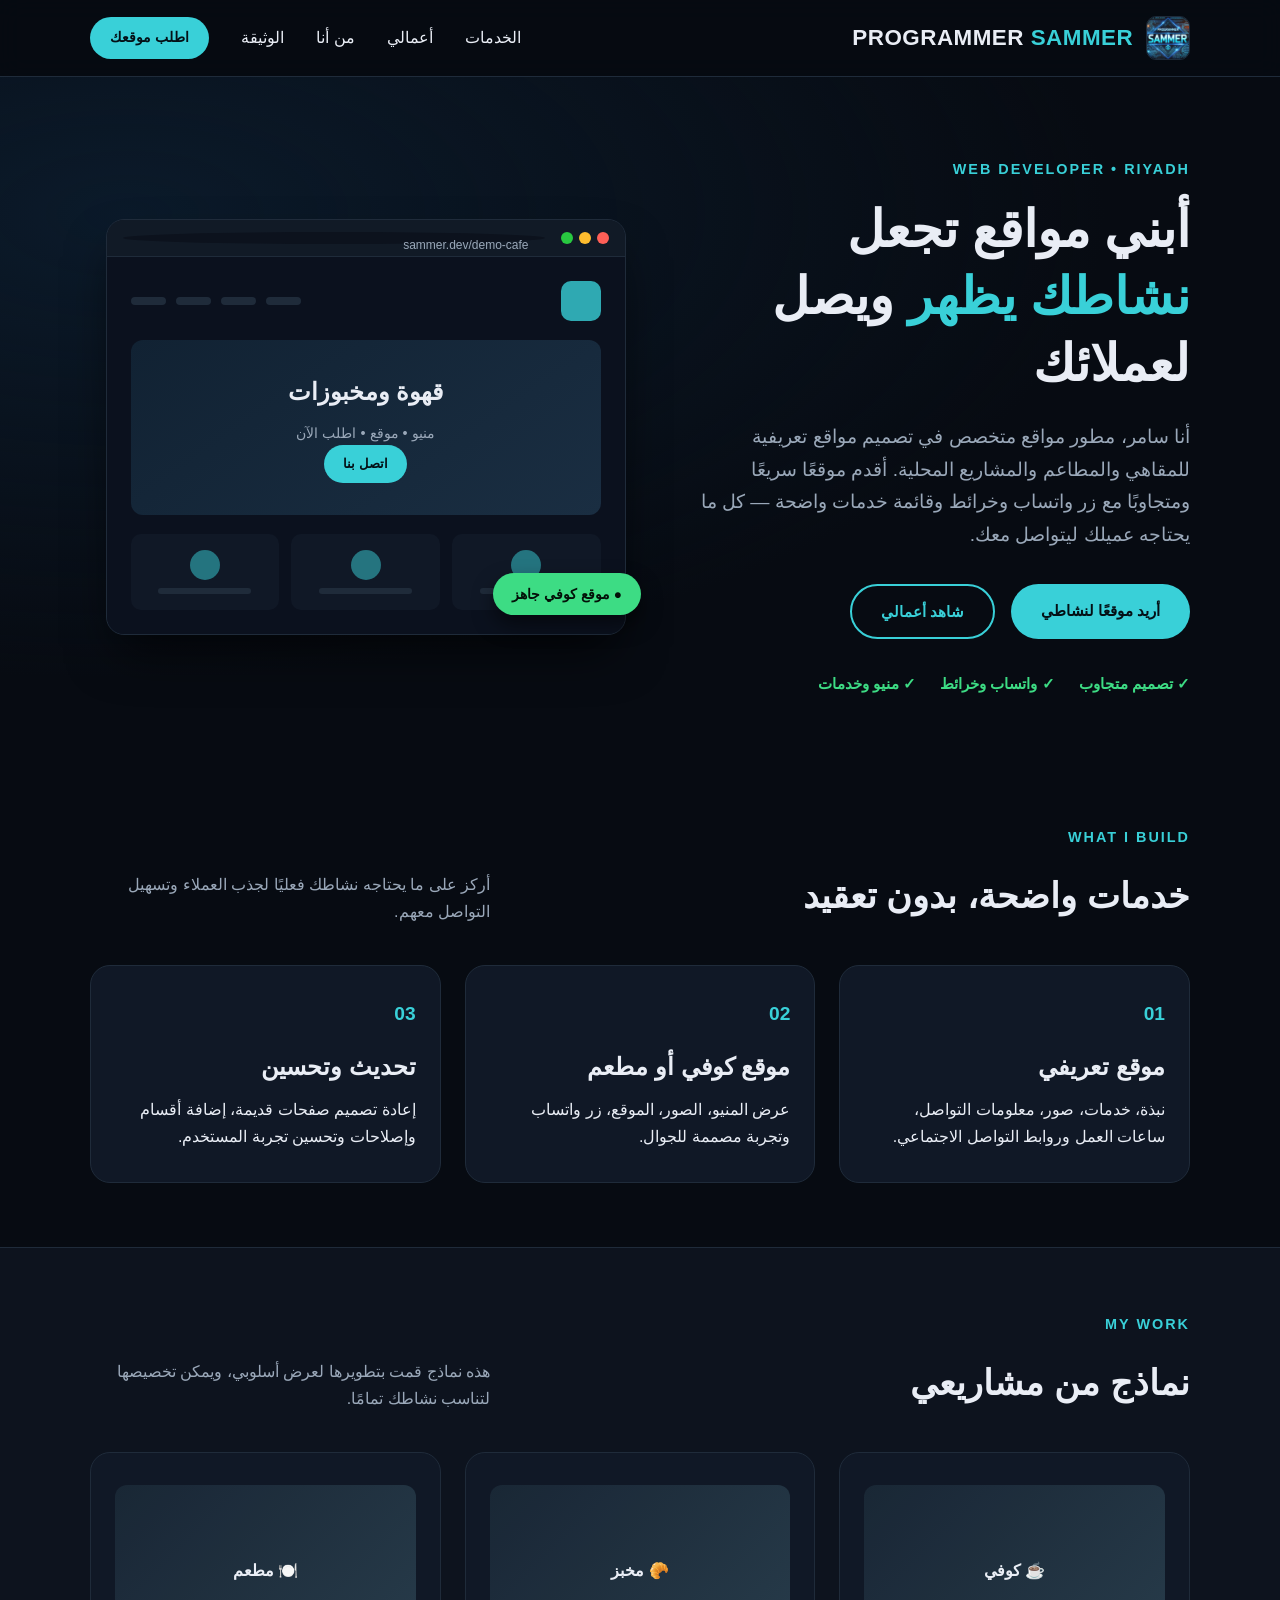
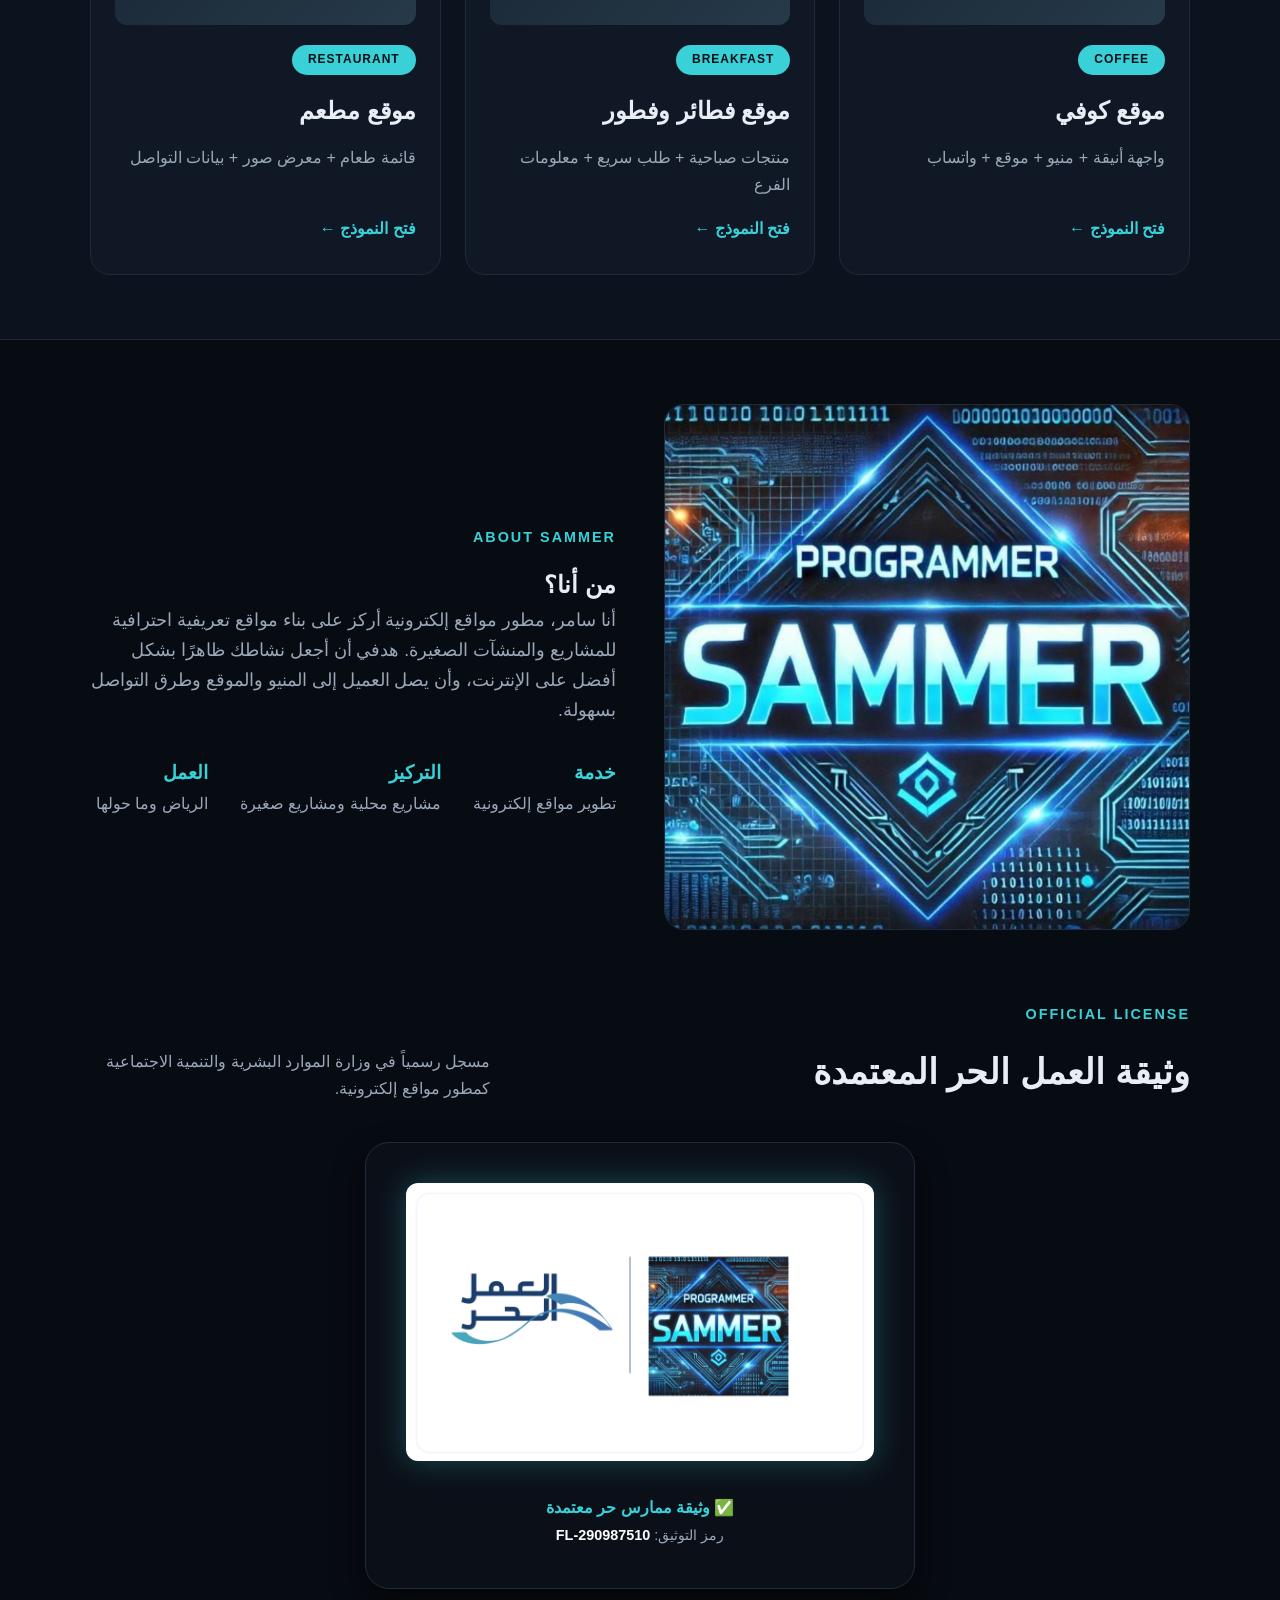
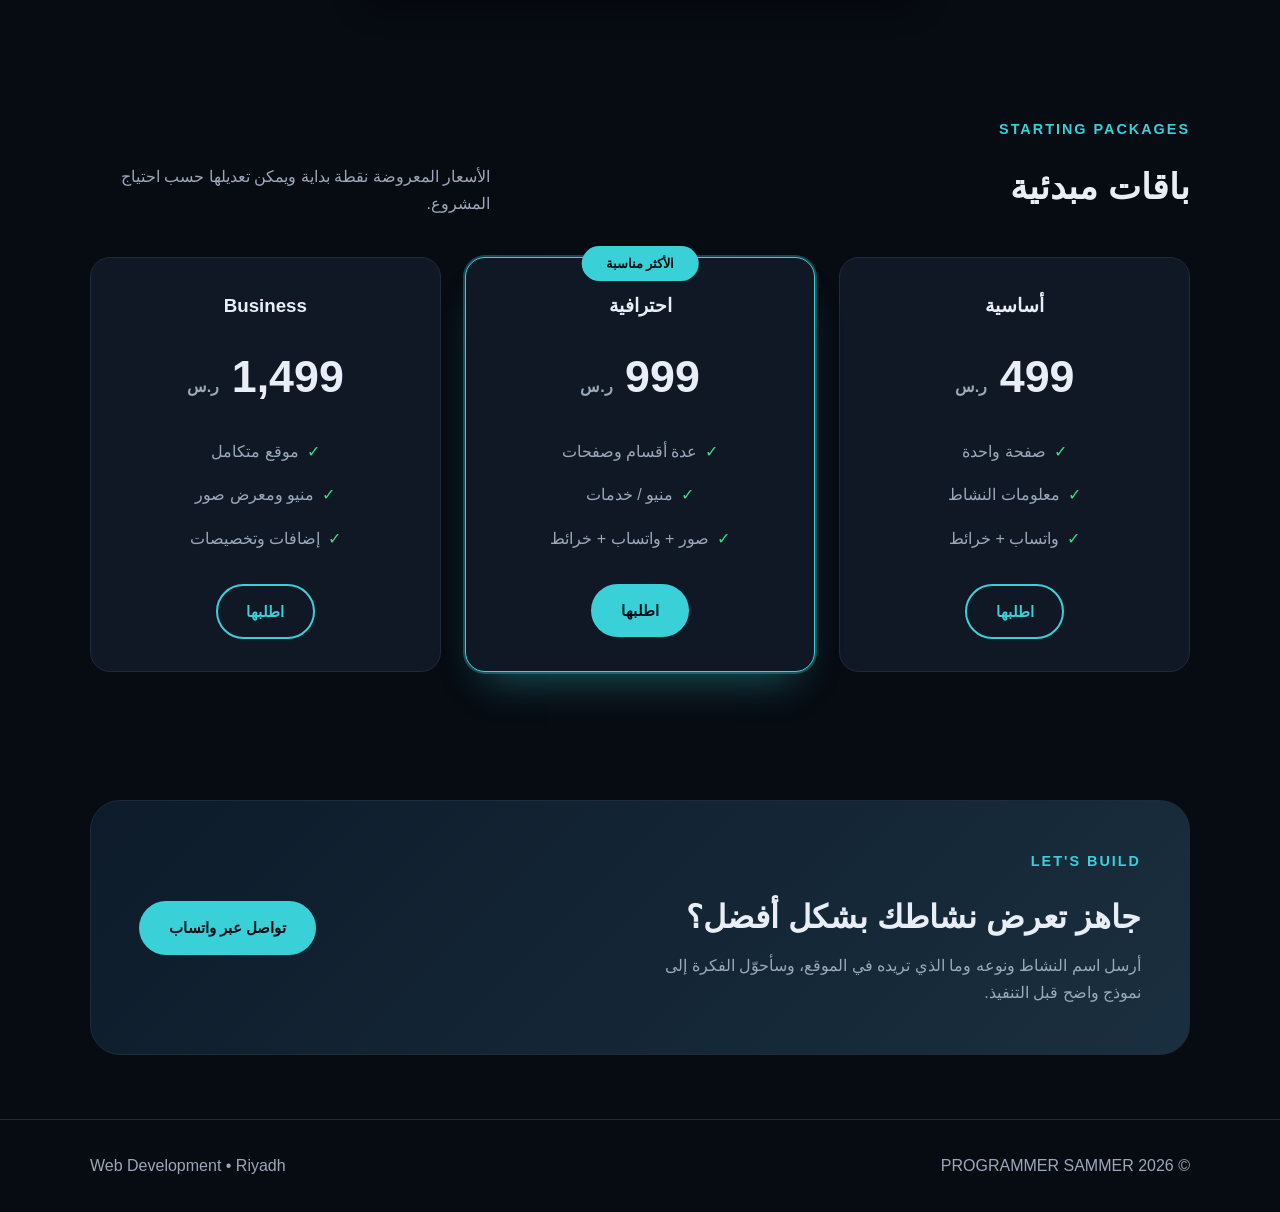
==== index.html @ d2e07804 "تحديث الموقع: إضافة صورة الترخيص مع تأثير الوميض وتحسين التنسيق" ====
<!doctype html>
<html lang="ar" dir="rtl">
<head>
  <meta charset="utf-8">
  <meta name="viewport" content="width=device-width, initial-scale=1">
  <title>PROGRAMMER SAMMER | تطوير مواقع للمشاريع</title>
  <meta name="description" content="أبني مواقع تعريفية احترافية للمقاهي والمطاعم والمشاريع المحلية في الرياض. شاهد أعمالي وتواصل معي.">
  <style>
    * { margin:0; padding:0; box-sizing:border-box; }
    :root {
      --bg:#070b12;
      --bg2:#0d131e;
      --card:#101826;
      --line:#1f2b3a;
      --text:#e9edf5;
      --muted:#9aa8b9;
      --cyan:#39d0d8;
      --cyan-dark:#1b9aa4;
      --green:#3ddc84;
      --grad:linear-gradient(135deg, #0d1b2a, #1a2f3f);
    }
    body {
      font-family:'Segoe UI', Tahoma, 'Helvetica Neue', sans-serif;
      background:var(--bg);
      color:var(--text);
      line-height:1.7;
      overflow-x:hidden;
    }
    .container { width:min(1100px, 92%); margin:0 auto; }
    a { color:inherit; text-decoration:none; }

    /* header */
    .nav-wrap { position:sticky; top:0; z-index:100; background:rgba(7,11,18,0.85); backdrop-filter:blur(12px); border-bottom:1px solid var(--line); }
    .nav { display:flex; align-items:center; justify-content:space-between; padding:1rem 0; }
    .brand { display:flex; align-items:center; gap:0.8rem; font-weight:700; font-size:1.4rem; letter-spacing:0.5px; }
    .brand img { width:44px; height:44px; border-radius:10px; object-fit:cover; border:1px solid var(--line); }
    .brand span b { color:var(--cyan); }
    .nav-links { display:flex; align-items:center; gap:2rem; }
    .nav-links a:not(.btn) { font-weight:500; transition:0.3s; }
    .nav-links a:not(.btn):hover { color:var(--cyan); }
    .btn {
      display:inline-block; background:var(--cyan); color:#041016; font-weight:700; padding:0.8rem 1.8rem;
      border-radius:50px; font-size:0.95rem; transition:0.3s; border:1px solid transparent; cursor:pointer; text-align:center;
    }
    .btn:hover { background:var(--cyan-dark); color:white; transform:translateY(-3px); box-shadow:0 12px 25px -10px rgba(57,208,216,0.5); }
    .btn-outline { background:transparent; border:2px solid var(--cyan); color:var(--cyan); }
    .btn-outline:hover { background:var(--cyan); color:#041016; }
    .btn-small { padding:0.5rem 1.2rem; font-size:0.85rem; }

    /* hero */
    .hero { position:relative; padding:5rem 0 4rem; background:radial-gradient(ellipse at 10% 20%, #0b1a2a, transparent 60%), var(--bg); }
    .hero-grid { display:grid; grid-template-columns:1fr 1.1fr; gap:3rem; align-items:center; }
    .eyebrow { color:var(--cyan); font-weight:600; letter-spacing:2px; font-size:0.9rem; margin-bottom:1rem; text-transform:uppercase; }
    .hero h1 { font-size:3.2rem; line-height:1.3; margin-bottom:1.5rem; font-weight:800; }
    .hero h1 span { color:var(--cyan); }
    .lead { color:var(--muted); font-size:1.2rem; max-width:500px; margin-bottom:2rem; }
    .hero-actions { display:flex; gap:1rem; margin-bottom:2rem; flex-wrap:wrap; }
    .trust-row { display:flex; gap:1.5rem; flex-wrap:wrap; color:var(--green); font-weight:600; font-size:0.95rem; }

    /* hero mockup */
    .hero-card { position:relative; display:flex; justify-content:center; }
    .browser-frame { background:var(--card); border:1px solid var(--line); border-radius:18px; overflow:hidden; width:100%; max-width:520px; box-shadow:0 25px 50px -12px rgba(0,0,0,0.7); transition:transform 0.3s; }
    .browser-top { display:flex; align-items:center; gap:6px; background:#111a26; padding:0.75rem 1rem; border-bottom:1px solid var(--line); }
    .browser-top span { width:12px; height:12px; border-radius:50%; display:inline-block; }
    .browser-top .red { background:#ff5f57; } .browser-top .yellow { background:#febc2e; } .browser-top .green { background:#28c840; }
    .browser-url { flex:1; background:#0c121d; border-radius:20px; padding:0.2rem 1rem; font-size:0.75rem; color:var(--muted); margin-inline-start:10px; }
    .mockup-content { padding:1.5rem; display:flex; flex-direction:column; gap:1.2rem; background:#0b111e; }
    .mockup-header { display:flex; justify-content:space-between; align-items:center; }
    .mockup-logo { width:40px; height:40px; background:var(--cyan); border-radius:10px; opacity:0.8; }
    .mockup-nav { display:flex; gap:10px; } .mockup-nav span { background:var(--line); width:35px; height:8px; border-radius:4px; display:block; }
    .mockup-hero { background:linear-gradient(145deg, #112233, #1a2e42); border-radius:12px; padding:2rem; text-align:center; }
    .mockup-hero h4 { font-size:1.5rem; margin-bottom:0.5rem; } .mockup-hero p { color:var(--muted); font-size:0.9rem; }
    .mockup-buttons { display:flex; gap:0.5rem; justify-content:center; } .mockup-buttons div { background:var(--cyan); padding:0.5rem 1.2rem; border-radius:20px; font-size:0.8rem; font-weight:700; color:#041016; }
    .mockup-cards { display:grid; grid-template-columns:repeat(3,1fr); gap:0.8rem; }
    .mockup-card { background:var(--card); border-radius:10px; padding:1rem; display:flex; flex-direction:column; align-items:center; }
    .mockup-card i { display:block; width:30px; height:30px; background:var(--cyan); opacity:0.5; border-radius:50%; margin-bottom:0.5rem; }
    .mockup-card span { background:var(--line); height:6px; width:80%; border-radius:4px; }
    .badge-float { position:absolute; bottom:20px; right:0; background:var(--green); color:#031008; font-weight:700; padding:0.6rem 1.2rem; border-radius:30px; font-size:0.85rem; box-shadow:0 10px 20px rgba(0,0,0,0.5); display:flex; align-items:center; gap:0.4rem; }
    @media(max-width:900px) { .hero-grid { grid-template-columns:1fr; } .hero h1 { font-size:2.5rem; } }

    /* sections */
    .section { padding:4rem 0; }
    .section-head { display:flex; justify-content:space-between; align-items:end; margin-bottom:2.5rem; flex-wrap:wrap; gap:1rem; }
    .section-head h2 { font-size:2.2rem; font-weight:800; }
    .section-head p { color:var(--muted); max-width:400px; }
    .cards { display:grid; grid-template-columns:repeat(auto-fit, minmax(240px,1fr)); gap:1.5rem; }
    .service { background:var(--card); border:1px solid var(--line); border-radius:20px; padding:2rem 1.5rem; transition:0.3s; }
    .service:hover { transform:translateY(-8px); border-color:var(--cyan); box-shadow:0 20px 30px -15px rgba(57,208,216,0.15); }
    .service span { color:var(--cyan); font-weight:700; font-size:1.2rem; display:block; margin-bottom:1rem; }
    .service h3 { font-size:1.5rem; margin-bottom:0.5rem; }

    /* demo / portfolio */
    .section-dark { background:var(--bg2); border-top:1px solid var(--line); border-bottom:1px solid var(--line); }
    .demo-grid { display:grid; grid-template-columns:repeat(auto-fit, minmax(260px,1fr)); gap:1.5rem; }
    .demo { background:var(--card); border:1px solid var(--line); border-radius:20px; padding:2rem 1.5rem; transition:0.3s; position:relative; overflow:hidden; display:flex; flex-direction:column; }
    .demo:hover { transform:translateY(-8px); border-color:var(--cyan); }
    .demo-tag { display:inline-block; background:var(--cyan); color:#041016; padding:0.3rem 1rem; border-radius:20px; font-weight:700; font-size:0.75rem; letter-spacing:1px; margin-bottom:1rem; width:fit-content; }
    .demo h3 { font-size:1.5rem; margin-bottom:0.8rem; }
    .demo p { color:var(--muted); flex:1; }
    .demo span { color:var(--cyan); font-weight:600; margin-top:1rem; display:block; }
    .demo-thumb { height:140px; background:var(--grad); border-radius:12px; margin-bottom:1.2rem; position:relative; overflow:hidden; }
    .demo-thumb::after { content:""; position:absolute; inset:0; background:rgba(255,255,255,0.05); }
    .demo-thumb .mock { position:absolute; top:50%; left:50%; transform:translate(-50%,-50%); color:var(--text); font-weight:700; }

    /* about */
    .about-grid { display:grid; grid-template-columns:1fr 1fr; gap:3rem; align-items:center; }
    .about-photo img { width:100%; border-radius:20px; border:1px solid var(--line); background:var(--card); }
    .about-text { color:var(--muted); margin-bottom:2rem; font-size:1.1rem; }
    .proof { display:flex; gap:2rem; flex-wrap:wrap; }
    .proof div { display:flex; flex-direction:column; }
    .proof b { color:var(--cyan); font-size:1.2rem; }
    .proof span { color:var(--muted); }
    @media(max-width:800px) { .about-grid { grid-template-columns:1fr; } }

    /* credentials */
    .credential-box { background:#0b1018; border:1px solid var(--line); border-radius:24px; padding:2.5rem; max-width:550px; width:100%; text-align:center; margin:0 auto; box-shadow:0 15px 30px rgba(0,0,0,0.5); }
    .credential-image { width:100%; border-radius:12px; margin-bottom:1.5rem; filter:drop-shadow(0 0 15px rgba(57,208,216,0.3)); }
    .credential-box p { color:var(--cyan); font-size:1rem; font-weight:bold; }

    /* pricing */
    .pricing { background:var(--bg); }
    .price-grid { display:grid; grid-template-columns:repeat(auto-fit, minmax(260px,1fr)); gap:1.5rem; }
    .price-card { background:var(--card); border:1px solid var(--line); border-radius:20px; padding:2rem; text-align:center; transition:0.3s; position:relative; }
    .price-card.featured { border-color:var(--cyan); box-shadow:0 0 0 2px rgba(57,208,216,0.3), 0 25px 40px -20px rgba(57,208,216,0.4); }
    .badge { position:absolute; top:-12px; left:50%; transform:translateX(-50%); background:var(--cyan); color:#041016; padding:0.4rem 1.5rem; border-radius:20px; font-weight:700; font-size:0.8rem; }
    .price { font-size:2.8rem; font-weight:800; margin:1rem 0; }
    .price small { font-size:1rem; color:var(--muted); }
    .price-card ul { list-style:none; margin-bottom:1.5rem; }
    .price-card li { padding:0.5rem 0; color:var(--muted); }
    .price-card li::before { content:"✓"; color:var(--green); margin-inline-end:0.5rem; }

    /* contact */
    .contact-box { background:var(--grad); border:1px solid var(--line); border-radius:30px; padding:3rem; display:flex; justify-content:space-between; align-items:center; flex-wrap:wrap; gap:2rem; }
    .contact-box h2 { font-size:2rem; margin-bottom:0.5rem; }
    .contact-box p { color:var(--muted); max-width:500px; }

    footer { border-top:1px solid var(--line); padding:2rem 0; text-align:center; color:var(--muted); }
    .footer { display:flex; justify-content:space-between; flex-wrap:wrap; gap:1rem; }

    .credential-image { animation:glowPulse 2.5s infinite; }
    @keyframes glowPulse { 0% { filter:drop-shadow(0 0 10px rgba(57,208,216,0.2)); } 50% { filter:drop-shadow(0 0 25px rgba(57,208,216,0.7)); } 100% { filter:drop-shadow(0 0 10px rgba(57,208,216,0.2)); } }
  </style>
</head>
<body>
<header class="nav-wrap">
  <nav class="container nav">
    <a class="brand" href="#top" aria-label="PROGRAMMER SAMMER">
      <img src="logo.jpg" alt="PROGRAMMER SAMMER">
      <span>PROGRAMMER <b>SAMMER</b></span>
    </a>
    <div class="nav-links">
      <a href="#services">الخدمات</a>
      <a href="#work">أعمالي</a>
      <a href="#about">من أنا</a>
      <a href="#credentials">الوثيقة</a>
      <a class="btn btn-small" href="#contact">اطلب موقعك</a>
    </div>
  </nav>
</header>

<main id="top">
  <!-- Hero جديد: تركيز على أصحاب الأعمال + عرض بصري لمشروع -->
  <section class="hero">
    <div class="container hero-grid">
      <div>
        <div class="eyebrow">WEB DEVELOPER • RIYADH</div>
        <h1>أبني مواقع تجعل <span>نشاطك يظهر</span> ويصل لعملائك</h1>
        <p class="lead">أنا سامر، مطور مواقع متخصص في تصميم مواقع تعريفية للمقاهي والمطاعم والمشاريع المحلية. أقدم موقعًا سريعًا ومتجاوبًا مع زر واتساب وخرائط وقائمة خدمات واضحة — كل ما يحتاجه عميلك ليتواصل معك.</p>
        <div class="hero-actions">
          <a class="btn" href="#contact">أريد موقعًا لنشاطي</a>
          <a class="btn btn-outline" href="#work">شاهد أعمالي</a>
        </div>
        <div class="trust-row">
          <span>✓ تصميم متجاوب</span>
          <span>✓ واتساب وخرائط</span>
          <span>✓ منيو وخدمات</span>
        </div>
      </div>
      <div class="hero-card">
        <!-- بدلاً من الكود: نموذج حي لموقع كوفي -->
        <div class="browser-frame">
          <div class="browser-top">
            <span class="red"></span><span class="yellow"></span><span class="green"></span>
            <span class="browser-url">sammer.dev/demo-cafe</span>
          </div>
          <div class="mockup-content">
            <div class="mockup-header">
              <div class="mockup-logo"></div>
              <div class="mockup-nav"><span></span><span></span><span></span><span></span></div>
            </div>
            <div class="mockup-hero">
              <h4>قهوة ومخبوزات</h4>
              <p>منيو • موقع • اطلب الآن</p>
              <div class="mockup-buttons"><div>اتصل بنا</div></div>
            </div>
            <div class="mockup-cards">
              <div class="mockup-card"><i></i><span></span></div>
              <div class="mockup-card"><i></i><span></span></div>
              <div class="mockup-card"><i></i><span></span></div>
            </div>
          </div>
        </div>
        <div class="badge-float">● موقع كوفي جاهز</div>
      </div>
    </div>
  </section>

  <!-- الخدمات -->
  <section id="services" class="section">
    <div class="container">
      <div class="section-head">
        <div><div class="eyebrow">WHAT I BUILD</div><h2>خدمات واضحة، بدون تعقيد</h2></div>
        <p>أركز على ما يحتاجه نشاطك فعليًا لجذب العملاء وتسهيل التواصل معهم.</p>
      </div>
      <div class="cards">
        <article class="service"><span>01</span><h3>موقع تعريفي</h3><p>نبذة، خدمات، صور، معلومات التواصل، ساعات العمل وروابط التواصل الاجتماعي.</p></article>
        <article class="service"><span>02</span><h3>موقع كوفي أو مطعم</h3><p>عرض المنيو، الصور، الموقع، زر واتساب وتجربة مصممة للجوال.</p></article>
        <article class="service"><span>03</span><h3>تحديث وتحسين</h3><p>إعادة تصميم صفحات قديمة، إضافة أقسام وإصلاحات وتحسين تجربة المستخدم.</p></article>
      </div>
    </div>
  </section>

  <!-- قسم الأعمال (Portfolio) -->
  <section id="work" class="section section-dark">
    <div class="container">
      <div class="section-head light">
        <div><div class="eyebrow">MY WORK</div><h2>نماذج من مشاريعي</h2></div>
        <p>هذه نماذج قمت بتطويرها لعرض أسلوبي، ويمكن تخصيصها لتناسب نشاطك تمامًا.</p>
      </div>
      <div class="demo-grid">
        <a class="demo" href="demos/cafe.html">
          <div class="demo-thumb"><span class="mock">☕ كوفي</span></div>
          <div class="demo-tag">COFFEE</div>
          <h3>موقع كوفي</h3>
          <p>واجهة أنيقة + منيو + موقع + واتساب</p>
          <span>فتح النموذج ←</span>
        </a>
        <a class="demo" href="demos/bakery.html">
          <div class="demo-thumb"><span class="mock">🥐 مخبز</span></div>
          <div class="demo-tag">BREAKFAST</div>
          <h3>موقع فطائر وفطور</h3>
          <p>منتجات صباحية + طلب سريع + معلومات الفرع</p>
          <span>فتح النموذج ←</span>
        </a>
        <a class="demo" href="demos/restaurant.html">
          <div class="demo-thumb"><span class="mock">🍽️ مطعم</span></div>
          <div class="demo-tag">RESTAURANT</div>
          <h3>موقع مطعم</h3>
          <p>قائمة طعام + معرض صور + بيانات التواصل</p>
          <span>فتح النموذج ←</span>
        </a>
      </div>
    </div>
  </section>

  <!-- من أنا -->
  <section id="about" class="section">
    <div class="container about-grid">
      <div class="about-photo"><img src="logo.jpg" alt="هوية PROGRAMMER SAMMER"></div>
      <div>
        <div class="eyebrow">ABOUT SAMMER</div>
        <h2>من أنا؟</h2>
        <p class="about-text">أنا سامر، مطور مواقع إلكترونية أركز على بناء مواقع تعريفية احترافية للمشاريع والمنشآت الصغيرة. هدفي أن أجعل نشاطك ظاهرًا بشكل أفضل على الإنترنت، وأن يصل العميل إلى المنيو والموقع وطرق التواصل بسهولة.</p>
        <div class="proof">
          <div><b>خدمة</b><span>تطوير مواقع إلكترونية</span></div>
          <div><b>التركيز</b><span>مشاريع محلية ومشاريع صغيرة</span></div>
          <div><b>العمل</b><span>الرياض وما حولها</span></div>
        </div>
      </div>
    </div>
  </section>

  <!-- الوثيقة -->
  <section id="credentials" class="section" style="padding-top:0;">
    <div class="container">
      <div class="section-head">
        <div><div class="eyebrow">OFFICIAL LICENSE</div><h2>وثيقة العمل الحر المعتمدة</h2></div>
        <p>مسجل رسمياً في وزارة الموارد البشرية والتنمية الاجتماعية كمطور مواقع إلكترونية.</p>
      </div>
      <div class="credential-box">
        <img src="image.png" alt="وثيقة العمل الحر - PROGRAMMER SAMMER" class="credential-image">
        <p>✅ وثيقة ممارس حر معتمدة<br>
        <span style="color:#9aa8b9; font-weight:normal; font-size:0.9rem;">رمز التوثيق: <b style="color:#fff;">FL-290987510</b></span></p>
      </div>
    </div>
  </section>

  <!-- الباقات -->
  <section class="section pricing">
    <div class="container">
      <div class="section-head"><div><div class="eyebrow">STARTING PACKAGES</div><h2>باقات مبدئية</h2></div><p>الأسعار المعروضة نقطة بداية ويمكن تعديلها حسب احتياج المشروع.</p></div>
      <div class="price-grid">
        <div class="price-card"><h3>أساسية</h3><div class="price">499 <small>ر.س</small></div><ul><li>صفحة واحدة</li><li>معلومات النشاط</li><li>واتساب + خرائط</li></ul><a href="#contact" class="btn btn-outline">اطلبها</a></div>
        <div class="price-card featured"><div class="badge">الأكثر مناسبة</div><h3>احترافية</h3><div class="price">999 <small>ر.س</small></div><ul><li>عدة أقسام وصفحات</li><li>منيو / خدمات</li><li>صور + واتساب + خرائط</li></ul><a href="#contact" class="btn">اطلبها</a></div>
        <div class="price-card"><h3>Business</h3><div class="price">1,499 <small>ر.س</small></div><ul><li>موقع متكامل</li><li>منيو ومعرض صور</li><li>إضافات وتخصيصات</li></ul><a href="#contact" class="btn btn-outline">اطلبها</a></div>
      </div>
    </div>
  </section>

  <!-- تواصل -->
  <section id="contact" class="section contact-section">
    <div class="container contact-box">
      <div><div class="eyebrow">LET'S BUILD</div><h2>جاهز تعرض نشاطك بشكل أفضل؟</h2><p>أرسل اسم النشاط ونوعه وما الذي تريده في الموقع، وسأحوّل الفكرة إلى نموذج واضح قبل التنفيذ.</p></div>
      <a class="btn" href="https://wa.me/966576124840?text=%D8%A7%D9%84%D8%B3%D9%84%D8%A7%D9%85%20%D8%B9%D9%84%D9%8A%D9%83%D9%85%D8%8C%20%D8%A3%D8%B1%D9%8A%D8%AF%20%D9%85%D9%88%D9%82%D8%B9%D9%8B%D8%A7%20%D9%84%D9%86%D8%B4%D8%A7%D8%B7%D9%8A">تواصل عبر واتساب</a>
    </div>
  </section>
</main>

<footer><div class="container footer"><span>© 2026 PROGRAMMER SAMMER</span><span>Web Development • Riyadh</span></div></footer>
</body>
</html>
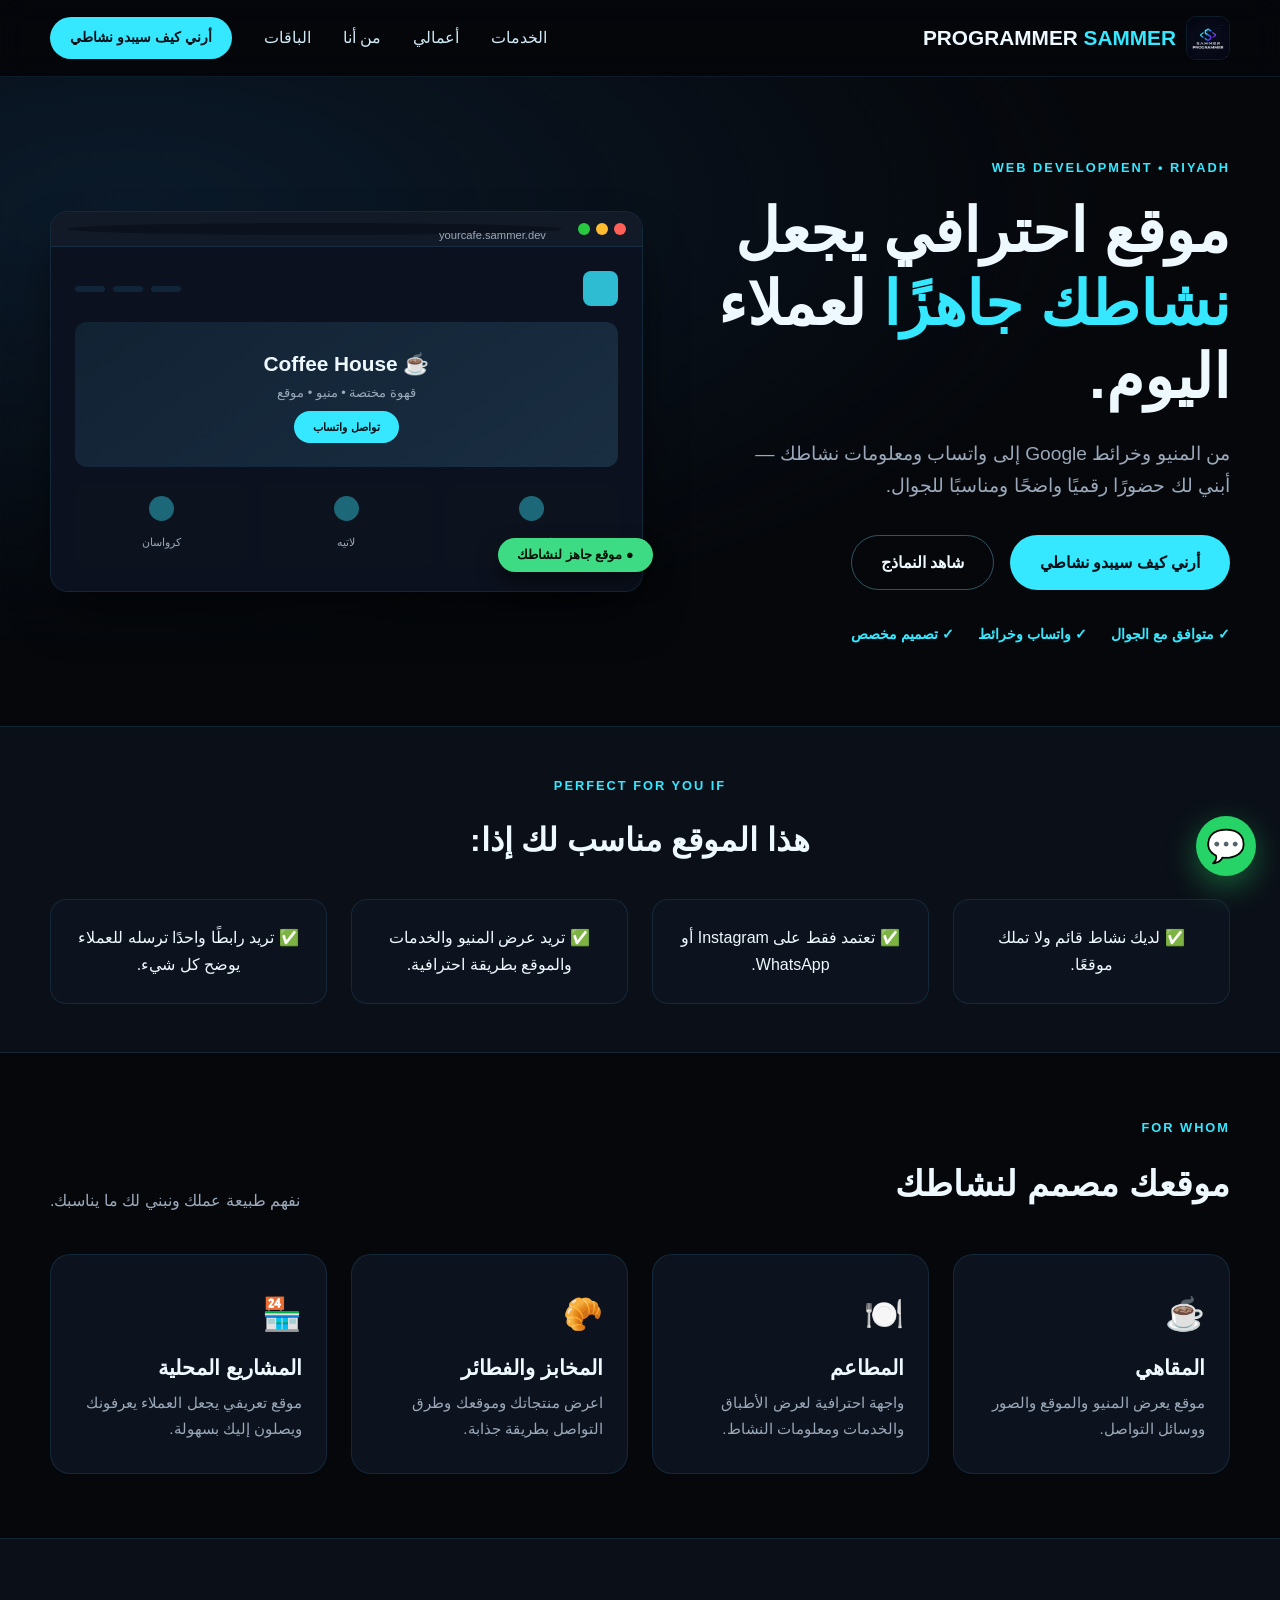
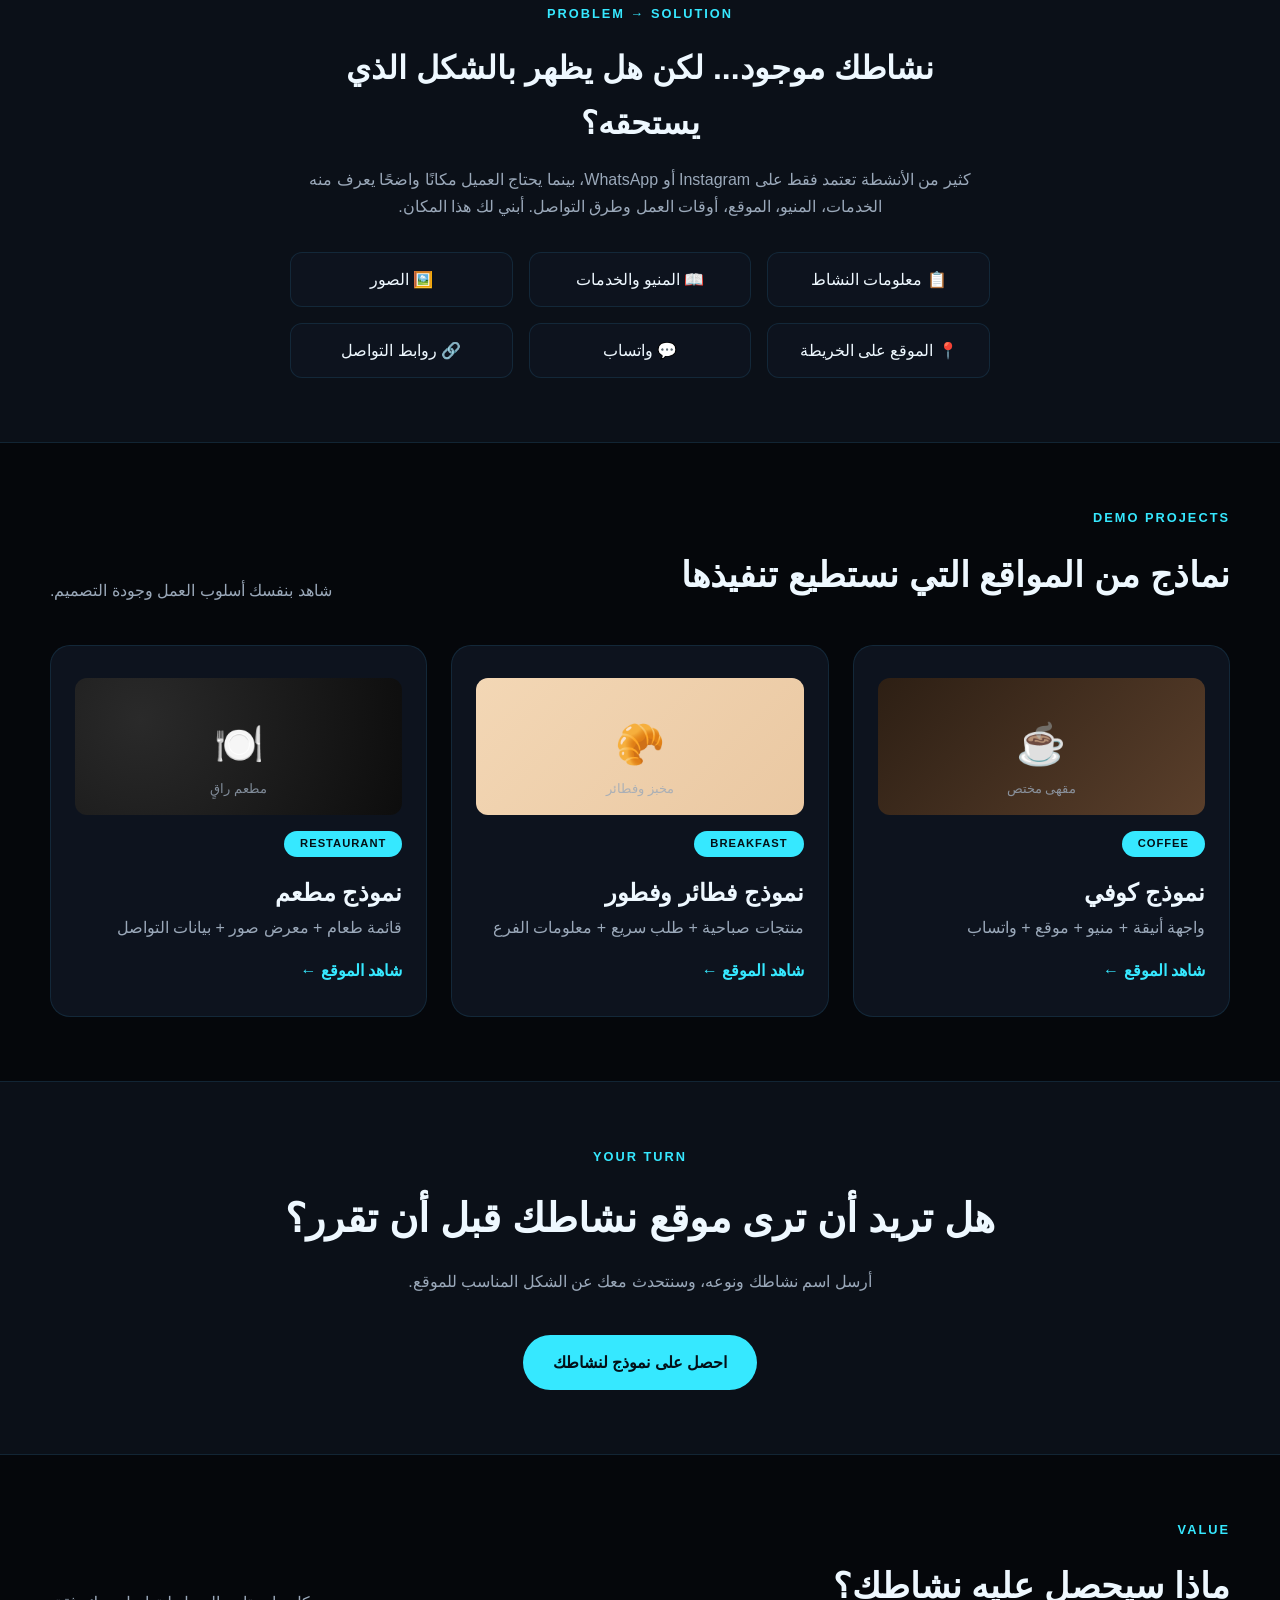
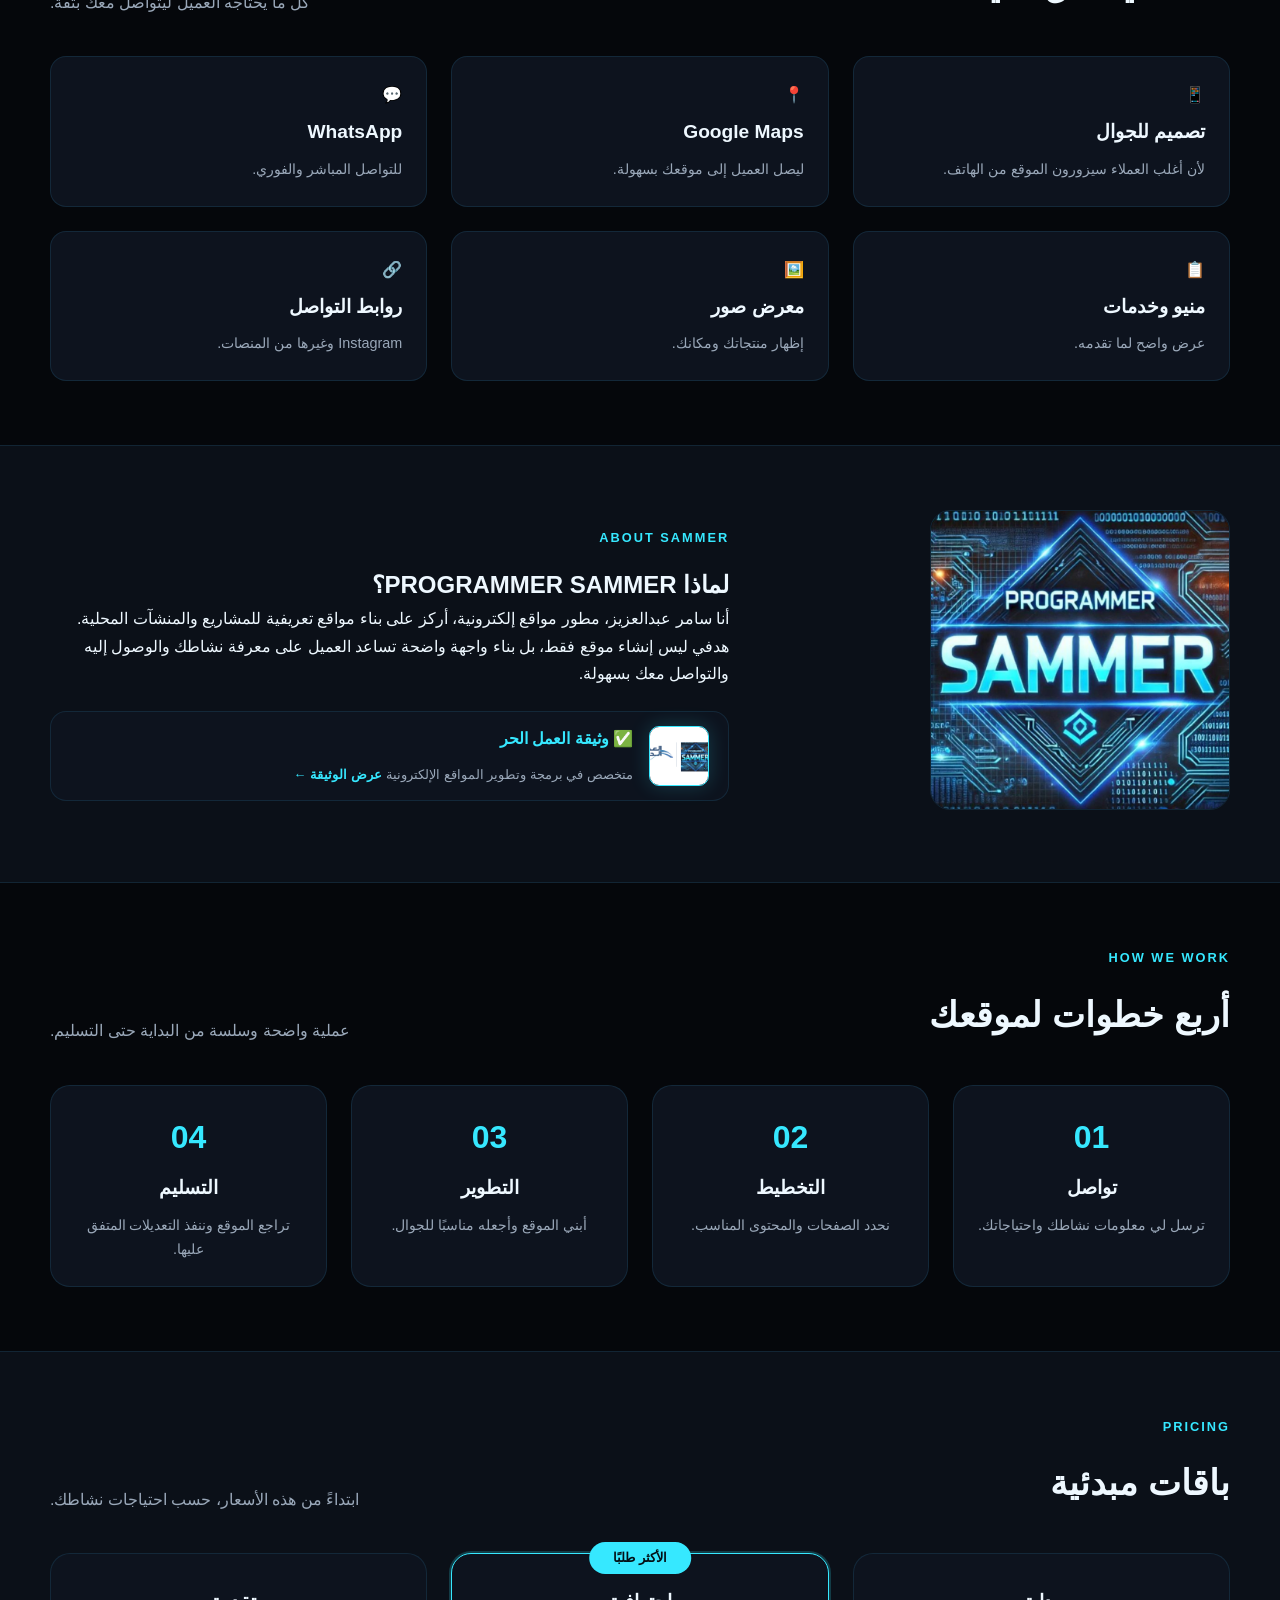
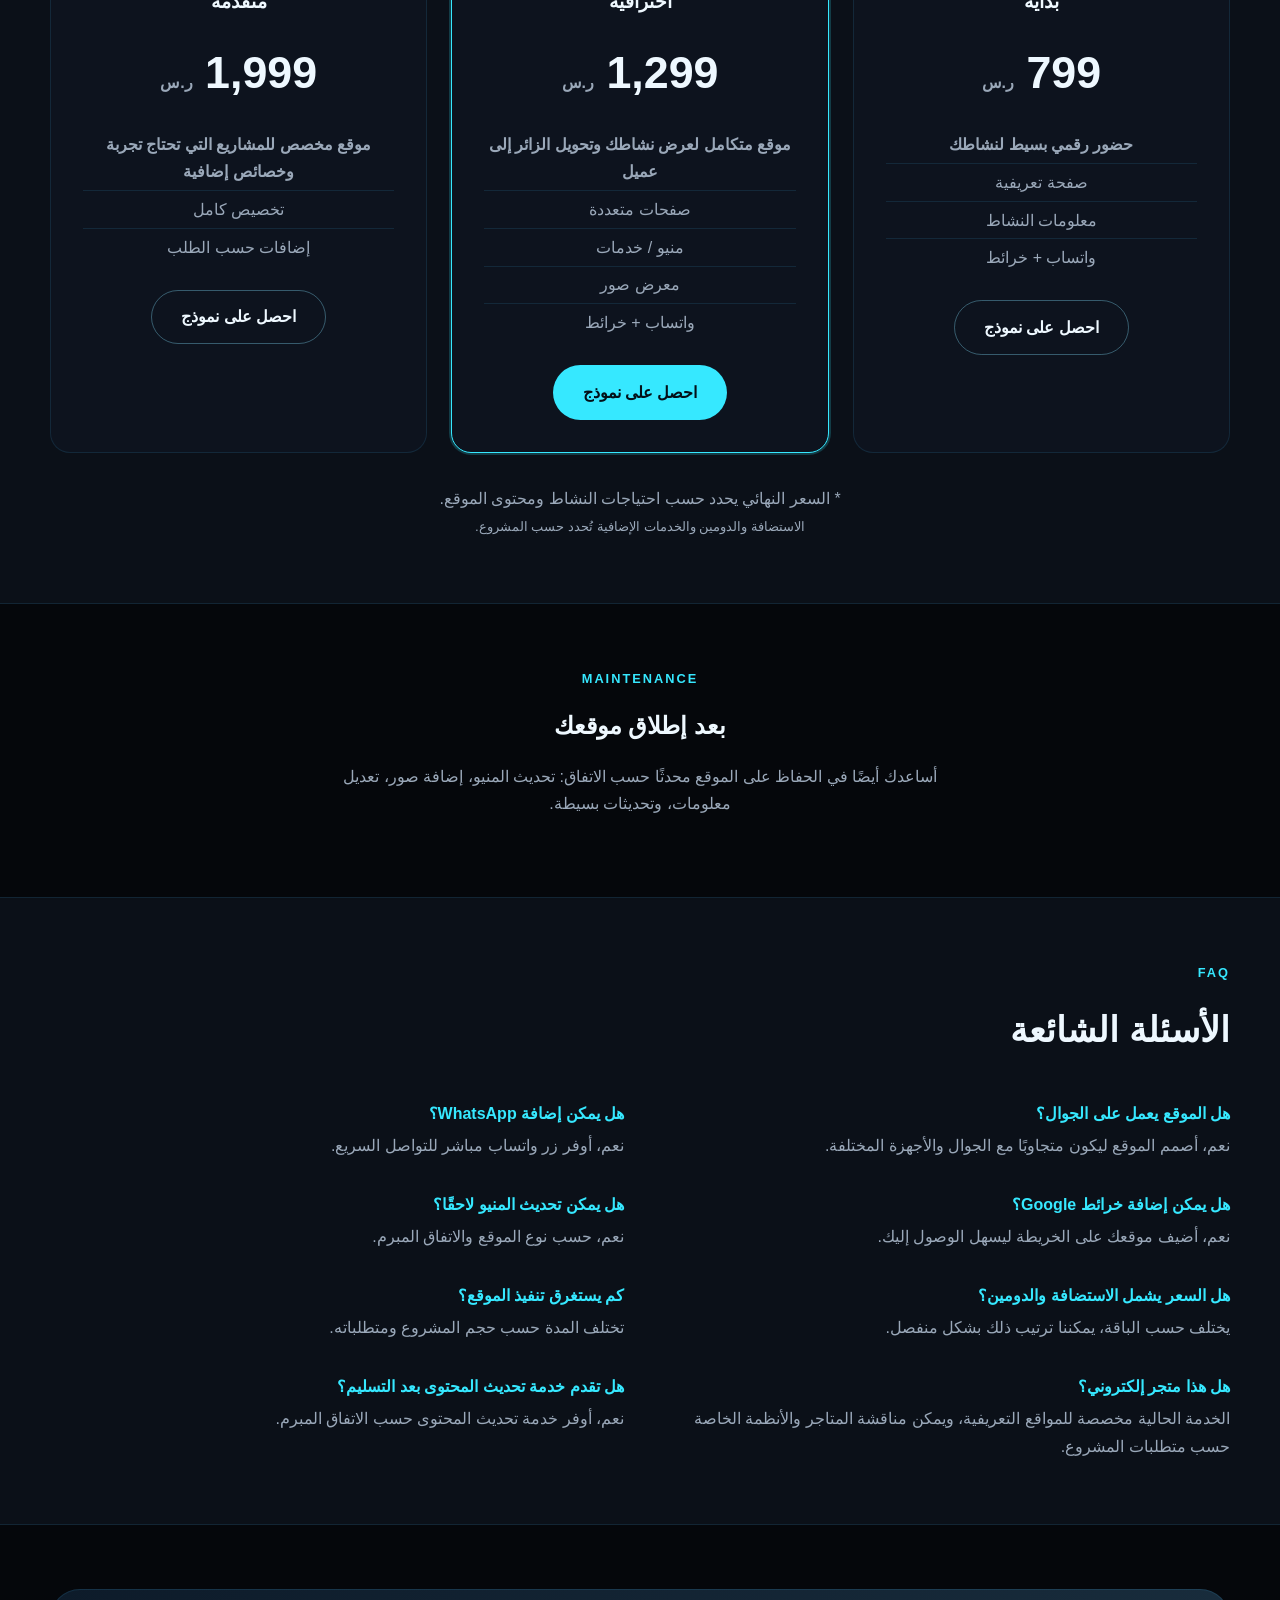
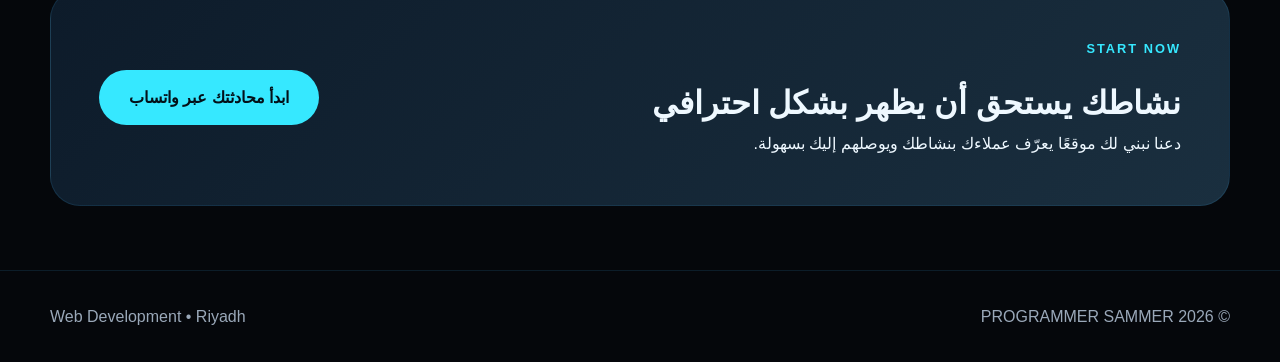
==== commit 59dbea9f: "وصف التعديل الذي قمت به" ====
--- a/index.html
+++ b/index.html
@@ -3,309 +3,264 @@
 <head>
   <meta charset="utf-8">
   <meta name="viewport" content="width=device-width, initial-scale=1">
-  <title>PROGRAMMER SAMMER | تطوير مواقع للمشاريع</title>
-  <meta name="description" content="أبني مواقع تعريفية احترافية للمقاهي والمطاعم والمشاريع المحلية في الرياض. شاهد أعمالي وتواصل معي.">
-  <style>
-    * { margin:0; padding:0; box-sizing:border-box; }
-    :root {
-      --bg:#070b12;
-      --bg2:#0d131e;
-      --card:#101826;
-      --line:#1f2b3a;
-      --text:#e9edf5;
-      --muted:#9aa8b9;
-      --cyan:#39d0d8;
-      --cyan-dark:#1b9aa4;
-      --green:#3ddc84;
-      --grad:linear-gradient(135deg, #0d1b2a, #1a2f3f);
-    }
-    body {
-      font-family:'Segoe UI', Tahoma, 'Helvetica Neue', sans-serif;
-      background:var(--bg);
-      color:var(--text);
-      line-height:1.7;
-      overflow-x:hidden;
-    }
-    .container { width:min(1100px, 92%); margin:0 auto; }
-    a { color:inherit; text-decoration:none; }
-
-    /* header */
-    .nav-wrap { position:sticky; top:0; z-index:100; background:rgba(7,11,18,0.85); backdrop-filter:blur(12px); border-bottom:1px solid var(--line); }
-    .nav { display:flex; align-items:center; justify-content:space-between; padding:1rem 0; }
-    .brand { display:flex; align-items:center; gap:0.8rem; font-weight:700; font-size:1.4rem; letter-spacing:0.5px; }
-    .brand img { width:44px; height:44px; border-radius:10px; object-fit:cover; border:1px solid var(--line); }
-    .brand span b { color:var(--cyan); }
-    .nav-links { display:flex; align-items:center; gap:2rem; }
-    .nav-links a:not(.btn) { font-weight:500; transition:0.3s; }
-    .nav-links a:not(.btn):hover { color:var(--cyan); }
-    .btn {
-      display:inline-block; background:var(--cyan); color:#041016; font-weight:700; padding:0.8rem 1.8rem;
-      border-radius:50px; font-size:0.95rem; transition:0.3s; border:1px solid transparent; cursor:pointer; text-align:center;
-    }
-    .btn:hover { background:var(--cyan-dark); color:white; transform:translateY(-3px); box-shadow:0 12px 25px -10px rgba(57,208,216,0.5); }
-    .btn-outline { background:transparent; border:2px solid var(--cyan); color:var(--cyan); }
-    .btn-outline:hover { background:var(--cyan); color:#041016; }
-    .btn-small { padding:0.5rem 1.2rem; font-size:0.85rem; }
-
-    /* hero */
-    .hero { position:relative; padding:5rem 0 4rem; background:radial-gradient(ellipse at 10% 20%, #0b1a2a, transparent 60%), var(--bg); }
-    .hero-grid { display:grid; grid-template-columns:1fr 1.1fr; gap:3rem; align-items:center; }
-    .eyebrow { color:var(--cyan); font-weight:600; letter-spacing:2px; font-size:0.9rem; margin-bottom:1rem; text-transform:uppercase; }
-    .hero h1 { font-size:3.2rem; line-height:1.3; margin-bottom:1.5rem; font-weight:800; }
-    .hero h1 span { color:var(--cyan); }
-    .lead { color:var(--muted); font-size:1.2rem; max-width:500px; margin-bottom:2rem; }
-    .hero-actions { display:flex; gap:1rem; margin-bottom:2rem; flex-wrap:wrap; }
-    .trust-row { display:flex; gap:1.5rem; flex-wrap:wrap; color:var(--green); font-weight:600; font-size:0.95rem; }
-
-    /* hero mockup */
-    .hero-card { position:relative; display:flex; justify-content:center; }
-    .browser-frame { background:var(--card); border:1px solid var(--line); border-radius:18px; overflow:hidden; width:100%; max-width:520px; box-shadow:0 25px 50px -12px rgba(0,0,0,0.7); transition:transform 0.3s; }
-    .browser-top { display:flex; align-items:center; gap:6px; background:#111a26; padding:0.75rem 1rem; border-bottom:1px solid var(--line); }
-    .browser-top span { width:12px; height:12px; border-radius:50%; display:inline-block; }
-    .browser-top .red { background:#ff5f57; } .browser-top .yellow { background:#febc2e; } .browser-top .green { background:#28c840; }
-    .browser-url { flex:1; background:#0c121d; border-radius:20px; padding:0.2rem 1rem; font-size:0.75rem; color:var(--muted); margin-inline-start:10px; }
-    .mockup-content { padding:1.5rem; display:flex; flex-direction:column; gap:1.2rem; background:#0b111e; }
-    .mockup-header { display:flex; justify-content:space-between; align-items:center; }
-    .mockup-logo { width:40px; height:40px; background:var(--cyan); border-radius:10px; opacity:0.8; }
-    .mockup-nav { display:flex; gap:10px; } .mockup-nav span { background:var(--line); width:35px; height:8px; border-radius:4px; display:block; }
-    .mockup-hero { background:linear-gradient(145deg, #112233, #1a2e42); border-radius:12px; padding:2rem; text-align:center; }
-    .mockup-hero h4 { font-size:1.5rem; margin-bottom:0.5rem; } .mockup-hero p { color:var(--muted); font-size:0.9rem; }
-    .mockup-buttons { display:flex; gap:0.5rem; justify-content:center; } .mockup-buttons div { background:var(--cyan); padding:0.5rem 1.2rem; border-radius:20px; font-size:0.8rem; font-weight:700; color:#041016; }
-    .mockup-cards { display:grid; grid-template-columns:repeat(3,1fr); gap:0.8rem; }
-    .mockup-card { background:var(--card); border-radius:10px; padding:1rem; display:flex; flex-direction:column; align-items:center; }
-    .mockup-card i { display:block; width:30px; height:30px; background:var(--cyan); opacity:0.5; border-radius:50%; margin-bottom:0.5rem; }
-    .mockup-card span { background:var(--line); height:6px; width:80%; border-radius:4px; }
-    .badge-float { position:absolute; bottom:20px; right:0; background:var(--green); color:#031008; font-weight:700; padding:0.6rem 1.2rem; border-radius:30px; font-size:0.85rem; box-shadow:0 10px 20px rgba(0,0,0,0.5); display:flex; align-items:center; gap:0.4rem; }
-    @media(max-width:900px) { .hero-grid { grid-template-columns:1fr; } .hero h1 { font-size:2.5rem; } }
-
-    /* sections */
-    .section { padding:4rem 0; }
-    .section-head { display:flex; justify-content:space-between; align-items:end; margin-bottom:2.5rem; flex-wrap:wrap; gap:1rem; }
-    .section-head h2 { font-size:2.2rem; font-weight:800; }
-    .section-head p { color:var(--muted); max-width:400px; }
-    .cards { display:grid; grid-template-columns:repeat(auto-fit, minmax(240px,1fr)); gap:1.5rem; }
-    .service { background:var(--card); border:1px solid var(--line); border-radius:20px; padding:2rem 1.5rem; transition:0.3s; }
-    .service:hover { transform:translateY(-8px); border-color:var(--cyan); box-shadow:0 20px 30px -15px rgba(57,208,216,0.15); }
-    .service span { color:var(--cyan); font-weight:700; font-size:1.2rem; display:block; margin-bottom:1rem; }
-    .service h3 { font-size:1.5rem; margin-bottom:0.5rem; }
-
-    /* demo / portfolio */
-    .section-dark { background:var(--bg2); border-top:1px solid var(--line); border-bottom:1px solid var(--line); }
-    .demo-grid { display:grid; grid-template-columns:repeat(auto-fit, minmax(260px,1fr)); gap:1.5rem; }
-    .demo { background:var(--card); border:1px solid var(--line); border-radius:20px; padding:2rem 1.5rem; transition:0.3s; position:relative; overflow:hidden; display:flex; flex-direction:column; }
-    .demo:hover { transform:translateY(-8px); border-color:var(--cyan); }
-    .demo-tag { display:inline-block; background:var(--cyan); color:#041016; padding:0.3rem 1rem; border-radius:20px; font-weight:700; font-size:0.75rem; letter-spacing:1px; margin-bottom:1rem; width:fit-content; }
-    .demo h3 { font-size:1.5rem; margin-bottom:0.8rem; }
-    .demo p { color:var(--muted); flex:1; }
-    .demo span { color:var(--cyan); font-weight:600; margin-top:1rem; display:block; }
-    .demo-thumb { height:140px; background:var(--grad); border-radius:12px; margin-bottom:1.2rem; position:relative; overflow:hidden; }
-    .demo-thumb::after { content:""; position:absolute; inset:0; background:rgba(255,255,255,0.05); }
-    .demo-thumb .mock { position:absolute; top:50%; left:50%; transform:translate(-50%,-50%); color:var(--text); font-weight:700; }
-
-    /* about */
-    .about-grid { display:grid; grid-template-columns:1fr 1fr; gap:3rem; align-items:center; }
-    .about-photo img { width:100%; border-radius:20px; border:1px solid var(--line); background:var(--card); }
-    .about-text { color:var(--muted); margin-bottom:2rem; font-size:1.1rem; }
-    .proof { display:flex; gap:2rem; flex-wrap:wrap; }
-    .proof div { display:flex; flex-direction:column; }
-    .proof b { color:var(--cyan); font-size:1.2rem; }
-    .proof span { color:var(--muted); }
-    @media(max-width:800px) { .about-grid { grid-template-columns:1fr; } }
-
-    /* credentials */
-    .credential-box { background:#0b1018; border:1px solid var(--line); border-radius:24px; padding:2.5rem; max-width:550px; width:100%; text-align:center; margin:0 auto; box-shadow:0 15px 30px rgba(0,0,0,0.5); }
-    .credential-image { width:100%; border-radius:12px; margin-bottom:1.5rem; filter:drop-shadow(0 0 15px rgba(57,208,216,0.3)); }
-    .credential-box p { color:var(--cyan); font-size:1rem; font-weight:bold; }
-
-    /* pricing */
-    .pricing { background:var(--bg); }
-    .price-grid { display:grid; grid-template-columns:repeat(auto-fit, minmax(260px,1fr)); gap:1.5rem; }
-    .price-card { background:var(--card); border:1px solid var(--line); border-radius:20px; padding:2rem; text-align:center; transition:0.3s; position:relative; }
-    .price-card.featured { border-color:var(--cyan); box-shadow:0 0 0 2px rgba(57,208,216,0.3), 0 25px 40px -20px rgba(57,208,216,0.4); }
-    .badge { position:absolute; top:-12px; left:50%; transform:translateX(-50%); background:var(--cyan); color:#041016; padding:0.4rem 1.5rem; border-radius:20px; font-weight:700; font-size:0.8rem; }
-    .price { font-size:2.8rem; font-weight:800; margin:1rem 0; }
-    .price small { font-size:1rem; color:var(--muted); }
-    .price-card ul { list-style:none; margin-bottom:1.5rem; }
-    .price-card li { padding:0.5rem 0; color:var(--muted); }
-    .price-card li::before { content:"✓"; color:var(--green); margin-inline-end:0.5rem; }
-
-    /* contact */
-    .contact-box { background:var(--grad); border:1px solid var(--line); border-radius:30px; padding:3rem; display:flex; justify-content:space-between; align-items:center; flex-wrap:wrap; gap:2rem; }
-    .contact-box h2 { font-size:2rem; margin-bottom:0.5rem; }
-    .contact-box p { color:var(--muted); max-width:500px; }
-
-    footer { border-top:1px solid var(--line); padding:2rem 0; text-align:center; color:var(--muted); }
-    .footer { display:flex; justify-content:space-between; flex-wrap:wrap; gap:1rem; }
-
-    .credential-image { animation:glowPulse 2.5s infinite; }
-    @keyframes glowPulse { 0% { filter:drop-shadow(0 0 10px rgba(57,208,216,0.2)); } 50% { filter:drop-shadow(0 0 25px rgba(57,208,216,0.7)); } 100% { filter:drop-shadow(0 0 10px rgba(57,208,216,0.2)); } }
-  </style>
+  <title>PROGRAMMER SAMMER | تصميم وتطوير مواقع للمشاريع المحلية</title>
+  <meta name="description" content="أبني مواقع تعريفية احترافية للمقاهي والمطاعم والمخابز في الرياض. تصميم متجاوب، واتساب، خرائط، وثيقة عمل حر.">
+  
+  <!-- ===== قم بتغيير الرابط إلى دومينك الفعلي قبل النشر ===== -->
+  <link rel="canonical" href="https://programmersammer.com/">
+  
+  <!-- ===== Open Graph ===== -->
+  <meta property="og:title" content="PROGRAMMER SAMMER – مواقع احترافية لنشاطك">
+  <meta property="og:description" content="أبني مواقع تعريفية للمقاهي والمطاعم والمشاريع المحلية. جاهزة للجوال، مع واتساب وخرائط.">
+  <!-- ===== استبدل الرابط بصورة OG مخصصة (يفضل 1200x630) ===== -->
+  <meta property="og:image" content="https://programmersammer.com/og-image.jpg">
+  <meta property="og:url" content="https://programmersammer.com">
+  <meta name="twitter:card" content="summary_large_image">
+  
+  <link rel="icon" href="data:image/svg+xml,<svg xmlns='http://www.w3.org/2000/svg' viewBox='0 0 100 100'><text y='.9em' font-size='90'>💻</text></svg>">
+  <link rel="stylesheet" href="styles.css">
 </head>
 <body>
-<header class="nav-wrap">
-  <nav class="container nav">
-    <a class="brand" href="#top" aria-label="PROGRAMMER SAMMER">
-      <img src="logo.jpg" alt="PROGRAMMER SAMMER">
-      <span>PROGRAMMER <b>SAMMER</b></span>
-    </a>
-    <div class="nav-links">
-      <a href="#services">الخدمات</a>
-      <a href="#work">أعمالي</a>
-      <a href="#about">من أنا</a>
-      <a href="#credentials">الوثيقة</a>
-      <a class="btn btn-small" href="#contact">اطلب موقعك</a>
-    </div>
-  </nav>
-</header>
-
-<main id="top">
-  <!-- Hero جديد: تركيز على أصحاب الأعمال + عرض بصري لمشروع -->
-  <section class="hero">
-    <div class="container hero-grid">
-      <div>
-        <div class="eyebrow">WEB DEVELOPER • RIYADH</div>
-        <h1>أبني مواقع تجعل <span>نشاطك يظهر</span> ويصل لعملائك</h1>
-        <p class="lead">أنا سامر، مطور مواقع متخصص في تصميم مواقع تعريفية للمقاهي والمطاعم والمشاريع المحلية. أقدم موقعًا سريعًا ومتجاوبًا مع زر واتساب وخرائط وقائمة خدمات واضحة — كل ما يحتاجه عميلك ليتواصل معك.</p>
-        <div class="hero-actions">
-          <a class="btn" href="#contact">أريد موقعًا لنشاطي</a>
-          <a class="btn btn-outline" href="#work">شاهد أعمالي</a>
-        </div>
-        <div class="trust-row">
-          <span>✓ تصميم متجاوب</span>
-          <span>✓ واتساب وخرائط</span>
-          <span>✓ منيو وخدمات</span>
-        </div>
-      </div>
-      <div class="hero-card">
-        <!-- بدلاً من الكود: نموذج حي لموقع كوفي -->
-        <div class="browser-frame">
-          <div class="browser-top">
-            <span class="red"></span><span class="yellow"></span><span class="green"></span>
-            <span class="browser-url">sammer.dev/demo-cafe</span>
-          </div>
-          <div class="mockup-content">
-            <div class="mockup-header">
-              <div class="mockup-logo"></div>
-              <div class="mockup-nav"><span></span><span></span><span></span><span></span></div>
-            </div>
-            <div class="mockup-hero">
-              <h4>قهوة ومخبوزات</h4>
-              <p>منيو • موقع • اطلب الآن</p>
-              <div class="mockup-buttons"><div>اتصل بنا</div></div>
-            </div>
-            <div class="mockup-cards">
-              <div class="mockup-card"><i></i><span></span></div>
-              <div class="mockup-card"><i></i><span></span></div>
-              <div class="mockup-card"><i></i><span></span></div>
-            </div>
-          </div>
-        </div>
-        <div class="badge-float">● موقع كوفي جاهز</div>
-      </div>
-    </div>
-  </section>
-
-  <!-- الخدمات -->
-  <section id="services" class="section">
-    <div class="container">
-      <div class="section-head">
-        <div><div class="eyebrow">WHAT I BUILD</div><h2>خدمات واضحة، بدون تعقيد</h2></div>
-        <p>أركز على ما يحتاجه نشاطك فعليًا لجذب العملاء وتسهيل التواصل معهم.</p>
-      </div>
-      <div class="cards">
-        <article class="service"><span>01</span><h3>موقع تعريفي</h3><p>نبذة، خدمات، صور، معلومات التواصل، ساعات العمل وروابط التواصل الاجتماعي.</p></article>
-        <article class="service"><span>02</span><h3>موقع كوفي أو مطعم</h3><p>عرض المنيو، الصور، الموقع، زر واتساب وتجربة مصممة للجوال.</p></article>
-        <article class="service"><span>03</span><h3>تحديث وتحسين</h3><p>إعادة تصميم صفحات قديمة، إضافة أقسام وإصلاحات وتحسين تجربة المستخدم.</p></article>
-      </div>
-    </div>
-  </section>
-
-  <!-- قسم الأعمال (Portfolio) -->
-  <section id="work" class="section section-dark">
-    <div class="container">
-      <div class="section-head light">
-        <div><div class="eyebrow">MY WORK</div><h2>نماذج من مشاريعي</h2></div>
-        <p>هذه نماذج قمت بتطويرها لعرض أسلوبي، ويمكن تخصيصها لتناسب نشاطك تمامًا.</p>
-      </div>
-      <div class="demo-grid">
-        <a class="demo" href="demos/cafe.html">
-          <div class="demo-thumb"><span class="mock">☕ كوفي</span></div>
-          <div class="demo-tag">COFFEE</div>
-          <h3>موقع كوفي</h3>
-          <p>واجهة أنيقة + منيو + موقع + واتساب</p>
-          <span>فتح النموذج ←</span>
-        </a>
-        <a class="demo" href="demos/bakery.html">
-          <div class="demo-thumb"><span class="mock">🥐 مخبز</span></div>
-          <div class="demo-tag">BREAKFAST</div>
-          <h3>موقع فطائر وفطور</h3>
-          <p>منتجات صباحية + طلب سريع + معلومات الفرع</p>
-          <span>فتح النموذج ←</span>
-        </a>
-        <a class="demo" href="demos/restaurant.html">
-          <div class="demo-thumb"><span class="mock">🍽️ مطعم</span></div>
-          <div class="demo-tag">RESTAURANT</div>
-          <h3>موقع مطعم</h3>
-          <p>قائمة طعام + معرض صور + بيانات التواصل</p>
-          <span>فتح النموذج ←</span>
-        </a>
-      </div>
-    </div>
-  </section>
-
-  <!-- من أنا -->
-  <section id="about" class="section">
-    <div class="container about-grid">
-      <div class="about-photo"><img src="logo.jpg" alt="هوية PROGRAMMER SAMMER"></div>
-      <div>
-        <div class="eyebrow">ABOUT SAMMER</div>
-        <h2>من أنا؟</h2>
-        <p class="about-text">أنا سامر، مطور مواقع إلكترونية أركز على بناء مواقع تعريفية احترافية للمشاريع والمنشآت الصغيرة. هدفي أن أجعل نشاطك ظاهرًا بشكل أفضل على الإنترنت، وأن يصل العميل إلى المنيو والموقع وطرق التواصل بسهولة.</p>
-        <div class="proof">
-          <div><b>خدمة</b><span>تطوير مواقع إلكترونية</span></div>
-          <div><b>التركيز</b><span>مشاريع محلية ومشاريع صغيرة</span></div>
-          <div><b>العمل</b><span>الرياض وما حولها</span></div>
-        </div>
-      </div>
-    </div>
-  </section>
-
-  <!-- الوثيقة -->
-  <section id="credentials" class="section" style="padding-top:0;">
-    <div class="container">
-      <div class="section-head">
-        <div><div class="eyebrow">OFFICIAL LICENSE</div><h2>وثيقة العمل الحر المعتمدة</h2></div>
-        <p>مسجل رسمياً في وزارة الموارد البشرية والتنمية الاجتماعية كمطور مواقع إلكترونية.</p>
-      </div>
-      <div class="credential-box">
-        <img src="image.png" alt="وثيقة العمل الحر - PROGRAMMER SAMMER" class="credential-image">
-        <p>✅ وثيقة ممارس حر معتمدة<br>
-        <span style="color:#9aa8b9; font-weight:normal; font-size:0.9rem;">رمز التوثيق: <b style="color:#fff;">FL-290987510</b></span></p>
-      </div>
-    </div>
-  </section>
-
-  <!-- الباقات -->
-  <section class="section pricing">
-    <div class="container">
-      <div class="section-head"><div><div class="eyebrow">STARTING PACKAGES</div><h2>باقات مبدئية</h2></div><p>الأسعار المعروضة نقطة بداية ويمكن تعديلها حسب احتياج المشروع.</p></div>
-      <div class="price-grid">
-        <div class="price-card"><h3>أساسية</h3><div class="price">499 <small>ر.س</small></div><ul><li>صفحة واحدة</li><li>معلومات النشاط</li><li>واتساب + خرائط</li></ul><a href="#contact" class="btn btn-outline">اطلبها</a></div>
-        <div class="price-card featured"><div class="badge">الأكثر مناسبة</div><h3>احترافية</h3><div class="price">999 <small>ر.س</small></div><ul><li>عدة أقسام وصفحات</li><li>منيو / خدمات</li><li>صور + واتساب + خرائط</li></ul><a href="#contact" class="btn">اطلبها</a></div>
-        <div class="price-card"><h3>Business</h3><div class="price">1,499 <small>ر.س</small></div><ul><li>موقع متكامل</li><li>منيو ومعرض صور</li><li>إضافات وتخصيصات</li></ul><a href="#contact" class="btn btn-outline">اطلبها</a></div>
-      </div>
-    </div>
-  </section>
-
-  <!-- تواصل -->
-  <section id="contact" class="section contact-section">
-    <div class="container contact-box">
-      <div><div class="eyebrow">LET'S BUILD</div><h2>جاهز تعرض نشاطك بشكل أفضل؟</h2><p>أرسل اسم النشاط ونوعه وما الذي تريده في الموقع، وسأحوّل الفكرة إلى نموذج واضح قبل التنفيذ.</p></div>
-      <a class="btn" href="https://wa.me/966576124840?text=%D8%A7%D9%84%D8%B3%D9%84%D8%A7%D9%85%20%D8%B9%D9%84%D9%8A%D9%83%D9%85%D8%8C%20%D8%A3%D8%B1%D9%8A%D8%AF%20%D9%85%D9%88%D9%82%D8%B9%D9%8B%D8%A7%20%D9%84%D9%86%D8%B4%D8%A7%D8%B7%D9%8A">تواصل عبر واتساب</a>
-    </div>
-  </section>
-</main>
-
-<footer><div class="container footer"><span>© 2026 PROGRAMMER SAMMER</span><span>Web Development • Riyadh</span></div></footer>
+  <header class="nav-wrap">
+    <nav class="container nav">
+      <a class="brand" href="#top">
+        <img src="logo.jpg" alt="PROGRAMMER SAMMER">
+        <span>PROGRAMMER <b>SAMMER</b></span>
+      </a>
+      <input type="checkbox" id="nav-toggle" hidden>
+      <label for="nav-toggle" class="nav-toggle-label">
+        <span></span><span></span><span></span>
+      </label>
+      <div class="nav-links" id="nav-links">
+        <a href="#services">الخدمات</a>
+        <a href="#work">أعمالي</a>
+        <a href="#about">من أنا</a>
+        <a href="#pricing">الباقات</a>
+        <a class="btn btn-small" href="#contact">أرني كيف سيبدو نشاطي</a>
+      </div>
+    </nav>
+  </header>
+
+  <main id="top">
+    <section class="hero">
+      <div class="container hero-grid">
+        <div>
+          <div class="eyebrow">WEB DEVELOPMENT • RIYADH</div>
+          <h1>موقع احترافي يجعل <span>نشاطك جاهزًا</span> لعملاء اليوم.</h1>
+          <p class="lead">من المنيو وخرائط Google إلى واتساب ومعلومات نشاطك — أبني لك حضورًا رقميًا واضحًا ومناسبًا للجوال.</p>
+          <div class="hero-actions">
+            <a class="btn" href="#contact">أرني كيف سيبدو نشاطي</a>
+            <a class="btn btn-outline" href="#work">شاهد النماذج</a>
+          </div>
+          <div class="trust-row">
+            <span>✓ متوافق مع الجوال</span>
+            <span>✓ واتساب وخرائط</span>
+            <span>✓ تصميم مخصص</span>
+          </div>
+        </div>
+        <div class="hero-card">
+          <div class="browser-frame">
+            <div class="browser-top">
+              <span class="red"></span><span class="yellow"></span><span class="green"></span>
+              <span class="browser-url">yourcafe.sammer.dev</span>
+            </div>
+            <div class="mockup-content">
+              <div class="mockup-header"><div class="mockup-logo"></div><div class="mockup-nav"><span></span><span></span><span></span></div></div>
+              <div class="mockup-hero"><h4>☕ Coffee House</h4><p>قهوة مختصة • منيو • موقع</p><div class="mockup-buttons"><div>تواصل واتساب</div></div></div>
+              <div class="mockup-cards"><div class="mockup-card"><i></i><span>اسبريسو</span></div><div class="mockup-card"><i></i><span>لاتيه</span></div><div class="mockup-card"><i></i><span>كرواسان</span></div></div>
+            </div>
+          </div>
+          <div class="badge-float">● موقع جاهز لنشاطك</div>
+        </div>
+      </div>
+    </section>
+
+    <section class="section section-dark" style="padding: 3rem 0;">
+      <div class="container" style="text-align:center;">
+        <div class="eyebrow">PERFECT FOR YOU IF</div>
+        <h2 style="font-size:2rem;">هذا الموقع مناسب لك إذا:</h2>
+        <div style="display:grid; grid-template-columns: repeat(auto-fit, minmax(200px,1fr)); gap:1.5rem; margin-top:2rem;">
+          <div style="background:var(--card); padding:1.5rem; border-radius:16px; border:1px solid var(--line);">✅ لديك نشاط قائم ولا تملك موقعًا.</div>
+          <div style="background:var(--card); padding:1.5rem; border-radius:16px; border:1px solid var(--line);">✅ تعتمد فقط على Instagram أو WhatsApp.</div>
+          <div style="background:var(--card); padding:1.5rem; border-radius:16px; border:1px solid var(--line);">✅ تريد عرض المنيو والخدمات والموقع بطريقة احترافية.</div>
+          <div style="background:var(--card); padding:1.5rem; border-radius:16px; border:1px solid var(--line);">✅ تريد رابطًا واحدًا ترسله للعملاء يوضح كل شيء.</div>
+        </div>
+      </div>
+    </section>
+
+    <section class="section" id="services">
+      <div class="container">
+        <div class="section-head"><div><div class="eyebrow">FOR WHOM</div><h2>موقعك مصمم لنشاطك</h2></div><p>نفهم طبيعة عملك ونبني لك ما يناسبك.</p></div>
+        <div class="cards four-cards">
+          <article class="service"><span>☕</span><h3>المقاهي</h3><p>موقع يعرض المنيو والموقع والصور ووسائل التواصل.</p></article>
+          <article class="service"><span>🍽️</span><h3>المطاعم</h3><p>واجهة احترافية لعرض الأطباق والخدمات ومعلومات النشاط.</p></article>
+          <article class="service"><span>🥐</span><h3>المخابز والفطائر</h3><p>اعرض منتجاتك وموقعك وطرق التواصل بطريقة جذابة.</p></article>
+          <article class="service"><span>🏪</span><h3>المشاريع المحلية</h3><p>موقع تعريفي يجعل العملاء يعرفونك ويصلون إليك بسهولة.</p></article>
+        </div>
+      </div>
+    </section>
+
+    <section class="section section-dark">
+      <div class="container problem-solution">
+        <div><div class="eyebrow">PROBLEM → SOLUTION</div><h2>نشاطك موجود... لكن هل يظهر بالشكل الذي يستحقه؟</h2></div>
+        <p>كثير من الأنشطة تعتمد فقط على Instagram أو WhatsApp، بينما يحتاج العميل مكانًا واضحًا يعرف منه الخدمات، المنيو، الموقع، أوقات العمل وطرق التواصل. أبني لك هذا المكان.</p>
+        <div class="solution-grid">
+          <span>📋 معلومات النشاط</span><span>📖 المنيو والخدمات</span>
+          <span>🖼️ الصور</span><span>📍 الموقع على الخريطة</span>
+          <span>💬 واتساب</span><span>🔗 روابط التواصل</span>
+        </div>
+      </div>
+    </section>
+
+    <section id="work" class="section">
+      <div class="container">
+        <div class="section-head"><div><div class="eyebrow">DEMO PROJECTS</div><h2>نماذج من المواقع التي نستطيع تنفيذها</h2></div><p>شاهد بنفسك أسلوب العمل وجودة التصميم.</p></div>
+        <div class="demo-grid">
+          <a class="demo" href="demos/cafe.html">
+            <div class="demo-preview" style="background:linear-gradient(135deg,#2d1f14,#5a3f2b); color:#fff; padding:1rem; border-radius:12px; text-align:center; margin-bottom:1rem;">
+              <span style="font-size:2.5rem;">☕</span>
+              <p style="font-size:0.8rem; opacity:0.8;">مقهى مختص</p>
+            </div>
+            <div class="demo-tag">COFFEE</div>
+            <h3>نموذج كوفي</h3>
+            <p>واجهة أنيقة + منيو + موقع + واتساب</p>
+            <span>شاهد الموقع ←</span>
+          </a>
+          <a class="demo" href="demos/bakery.html">
+            <div class="demo-preview" style="background:linear-gradient(135deg,#f3d7b5,#eac8a2); color:#3a2c1e; padding:1rem; border-radius:12px; text-align:center; margin-bottom:1rem;">
+              <span style="font-size:2.5rem;">🥐</span>
+              <p style="font-size:0.8rem; opacity:0.8;">مخبز وفطائر</p>
+            </div>
+            <div class="demo-tag">BREAKFAST</div>
+            <h3>نموذج فطائر وفطور</h3>
+            <p>منتجات صباحية + طلب سريع + معلومات الفرع</p>
+            <span>شاهد الموقع ←</span>
+          </a>
+          <a class="demo" href="demos/restaurant.html">
+            <div class="demo-preview" style="background:radial-gradient(circle at 20% 30%, #2a2a2a, #0d0d0d); color:#fff; padding:1rem; border-radius:12px; text-align:center; margin-bottom:1rem;">
+              <span style="font-size:2.5rem;">🍽️</span>
+              <p style="font-size:0.8rem; opacity:0.8;">مطعم راقٍ</p>
+            </div>
+            <div class="demo-tag">RESTAURANT</div>
+            <h3>نموذج مطعم</h3>
+            <p>قائمة طعام + معرض صور + بيانات التواصل</p>
+            <span>شاهد الموقع ←</span>
+          </a>
+        </div>
+      </div>
+    </section>
+
+    <section class="section section-dark" style="text-align:center;">
+      <div class="container">
+        <div class="eyebrow">YOUR TURN</div>
+        <h2 style="font-size:2.5rem;">هل تريد أن ترى موقع نشاطك قبل أن تقرر؟</h2>
+        <p style="color:var(--muted); max-width:600px; margin:1rem auto;">أرسل اسم نشاطك ونوعه، وسنتحدث معك عن الشكل المناسب للموقع.</p>
+        <a class="btn" href="#contact" style="margin-top:1.5rem;">احصل على نموذج لنشاطك</a>
+      </div>
+    </section>
+
+    <section class="section">
+      <div class="container">
+        <div class="section-head"><div><div class="eyebrow">VALUE</div><h2>ماذا سيحصل عليه نشاطك؟</h2></div><p>كل ما يحتاجه العميل ليتواصل معك بثقة.</p></div>
+        <div class="value-grid">
+          <div class="value-item">📱 <h4>تصميم للجوال</h4><p>لأن أغلب العملاء سيزورون الموقع من الهاتف.</p></div>
+          <div class="value-item">📍 <h4>Google Maps</h4><p>ليصل العميل إلى موقعك بسهولة.</p></div>
+          <div class="value-item">💬 <h4>WhatsApp</h4><p>للتواصل المباشر والفوري.</p></div>
+          <div class="value-item">📋 <h4>منيو وخدمات</h4><p>عرض واضح لما تقدمه.</p></div>
+          <div class="value-item">🖼️ <h4>معرض صور</h4><p>إظهار منتجاتك ومكانك.</p></div>
+          <div class="value-item">🔗 <h4>روابط التواصل</h4><p>Instagram وغيرها من المنصات.</p></div>
+        </div>
+      </div>
+    </section>
+
+    <!-- ===== من أنا + الوثيقة (مع قائمة منسدلة) ===== -->
+    <section id="about" class="section section-dark">
+      <div class="container about-grid">
+        <div class="about-photo"><img src="PRORAMMER SAMMER.jpg" alt="PROGRAMMER SAMMER"></div>
+        <div>
+          <div class="eyebrow">ABOUT SAMMER</div>
+          <h2>لماذا PROGRAMMER SAMMER؟</h2>
+          <p class="about-text">أنا سامر عبدالعزيز، مطور مواقع إلكترونية، أركز على بناء مواقع تعريفية للمشاريع والمنشآت المحلية. هدفي ليس إنشاء موقع فقط، بل بناء واجهة واضحة تساعد العميل على معرفة نشاطك والوصول إليه والتواصل معك بسهولة.</p>
+          
+          <div class="credential-badge">
+            <img src="image.png" alt="وثيقة العمل الحر" loading="lazy">
+            <div>
+              <b>✅ وثيقة العمل الحر</b>
+              <span>متخصص في برمجة وتطوير المواقع الإلكترونية</span>
+              <!-- زر عرض الوثيقة مع قائمة منسدلة -->
+              <div class="dropdown-wrapper">
+                <button class="dropdown-btn" id="credentialToggle">عرض الوثيقة ←</button>
+                <div class="dropdown-content" id="credentialDropdown">
+                  <img src="image.png" alt="وثيقة العمل الحر - PROGRAMMER SAMMER" style="width:100%; max-width:400px; border-radius:12px; border:2px solid var(--cyan);">
+                  <p style="color:var(--muted); font-size:0.8rem; margin-top:0.5rem;">وثيقة ممارس حر معتمدة – رمز التوثيق: FL-290987510</p>
+                </div>
+              </div>
+            </div>
+          </div>
+        </div>
+      </div>
+    </section>
+
+    <section class="section">
+      <div class="container">
+        <div class="section-head"><div><div class="eyebrow">HOW WE WORK</div><h2>أربع خطوات لموقعك</h2></div><p>عملية واضحة وسلسة من البداية حتى التسليم.</p></div>
+        <div class="steps">
+          <div class="step"><span>01</span><h4>تواصل</h4><p>ترسل لي معلومات نشاطك واحتياجاتك.</p></div>
+          <div class="step"><span>02</span><h4>التخطيط</h4><p>نحدد الصفحات والمحتوى المناسب.</p></div>
+          <div class="step"><span>03</span><h4>التطوير</h4><p>أبني الموقع وأجعله مناسبًا للجوال.</p></div>
+          <div class="step"><span>04</span><h4>التسليم</h4><p>تراجع الموقع وننفذ التعديلات المتفق عليها.</p></div>
+        </div>
+      </div>
+    </section>
+
+    <section id="pricing" class="section section-dark">
+      <div class="container">
+        <div class="section-head"><div><div class="eyebrow">PRICING</div><h2>باقات مبدئية</h2></div><p>ابتداءً من هذه الأسعار، حسب احتياجات نشاطك.</p></div>
+        <div class="price-grid">
+          <div class="price-card"><h3>بداية</h3><div class="price">799 <small>ر.س</small></div><ul><li><strong>حضور رقمي بسيط لنشاطك</strong></li><li>صفحة تعريفية</li><li>معلومات النشاط</li><li>واتساب + خرائط</li></ul><a href="#contact" class="btn btn-outline">احصل على نموذج</a></div>
+          <div class="price-card featured"><div class="badge">الأكثر طلبًا</div><h3>احترافية</h3><div class="price">1,299 <small>ر.س</small></div><ul><li><strong>موقع متكامل لعرض نشاطك وتحويل الزائر إلى عميل</strong></li><li>صفحات متعددة</li><li>منيو / خدمات</li><li>معرض صور</li><li>واتساب + خرائط</li></ul><a href="#contact" class="btn">احصل على نموذج</a></div>
+          <div class="price-card"><h3>متقدمة</h3><div class="price">1,999 <small>ر.س</small></div><ul><li><strong>موقع مخصص للمشاريع التي تحتاج تجربة وخصائص إضافية</strong></li><li>تخصيص كامل</li><li>إضافات حسب الطلب</li></ul><a href="#contact" class="btn btn-outline">احصل على نموذج</a></div>
+        </div>
+        <p style="text-align:center; color:var(--muted); margin-top:2rem;">* السعر النهائي يحدد حسب احتياجات النشاط ومحتوى الموقع.<br><small>الاستضافة والدومين والخدمات الإضافية تُحدد حسب المشروع.</small></p>
+      </div>
+    </section>
+
+    <section class="section" style="text-align:center;">
+      <div class="container">
+        <div class="eyebrow">MAINTENANCE</div>
+        <h2>بعد إطلاق موقعك</h2>
+        <p style="color:var(--muted); max-width:600px; margin:1rem auto;">أساعدك أيضًا في الحفاظ على الموقع محدثًا حسب الاتفاق: تحديث المنيو، إضافة صور، تعديل معلومات، وتحديثات بسيطة.</p>
+      </div>
+    </section>
+
+    <section class="section section-dark">
+      <div class="container">
+        <div class="section-head"><div><div class="eyebrow">FAQ</div><h2>الأسئلة الشائعة</h2></div></div>
+        <div class="faq-grid">
+          <div><h4>هل الموقع يعمل على الجوال؟</h4><p>نعم، أصمم الموقع ليكون متجاوبًا مع الجوال والأجهزة المختلفة.</p></div>
+          <div><h4>هل يمكن إضافة WhatsApp؟</h4><p>نعم، أوفر زر واتساب مباشر للتواصل السريع.</p></div>
+          <div><h4>هل يمكن إضافة خرائط Google؟</h4><p>نعم، أضيف موقعك على الخريطة ليسهل الوصول إليك.</p></div>
+          <div><h4>هل يمكن تحديث المنيو لاحقًا؟</h4><p>نعم، حسب نوع الموقع والاتفاق المبرم.</p></div>
+          <div><h4>هل السعر يشمل الاستضافة والدومين؟</h4><p>يختلف حسب الباقة، يمكننا ترتيب ذلك بشكل منفصل.</p></div>
+          <div><h4>كم يستغرق تنفيذ الموقع؟</h4><p>تختلف المدة حسب حجم المشروع ومتطلباته.</p></div>
+          <div><h4>هل هذا متجر إلكتروني؟</h4><p>الخدمة الحالية مخصصة للمواقع التعريفية، ويمكن مناقشة المتاجر والأنظمة الخاصة حسب متطلبات المشروع.</p></div>
+          <div><h4>هل تقدم خدمة تحديث المحتوى بعد التسليم؟</h4><p>نعم، أوفر خدمة تحديث المحتوى حسب الاتفاق المبرم.</p></div>
+        </div>
+      </div>
+    </section>
+
+    <section id="contact" class="section">
+      <div class="container contact-box">
+        <div><div class="eyebrow">START NOW</div><h2>نشاطك يستحق أن يظهر بشكل احترافي</h2><p>دعنا نبني لك موقعًا يعرّف عملاءك بنشاطك ويوصلهم إليك بسهولة.</p></div>
+        <a class="btn" href="https://wa.me/966576124840?text=%D8%A7%D9%84%D8%B3%D9%84%D8%A7%D9%85%20%D8%B9%D9%84%D9%8A%D9%83%D9%85%D8%8C%20%D8%A3%D8%B1%D8%BA%D8%A8%20%D9%81%D9%8A%20%D9%85%D8%B9%D8%B1%D9%81%D8%A9%20%D8%AA%D9%81%D8%A7%D8%B5%D9%8A%D9%84%20%D8%AA%D8%B5%D9%85%D9%8A%D9%85%20%D9%85%D9%88%D9%82%D8%B9%20%D9%84%D9%86%D8%B4%D8%A7%D8%B7%D9%8A." target="_blank" rel="noopener noreferrer">ابدأ محادثتك عبر واتساب</a>
+      </div>
+    </section>
+  </main>
+
+  <footer><div class="container footer"><span>© 2026 PROGRAMMER SAMMER</span><span>Web Development • Riyadh</span></div></footer>
+
+  <a href="https://wa.me/966576124840?text=%D8%A7%D9%84%D8%B3%D9%84%D8%A7%D9%85%20%D8%B9%D9%84%D9%8A%D9%83%D9%85%D8%8C%20%D8%A3%D8%B1%D8%BA%D8%A8%20%D9%81%D9%8A%20%D9%85%D8%B9%D8%B1%D9%81%D8%A9%20%D8%AA%D9%81%D8%A7%D8%B5%D9%8A%D9%84%20%D8%AA%D8%B5%D9%85%D9%8A%D9%85%20%D9%85%D9%88%D9%82%D8%B9%20%D9%84%D9%86%D8%B4%D8%A7%D8%B7%D9%8A." class="whatsapp-float" target="_blank" rel="noopener noreferrer">💬</a>
+
+  <script src="script.js"></script>
 </body>
 </html>
--- a/styles.css
+++ b/styles.css
@@ -0,0 +1,257 @@
+:root {
+  --bg: #05070b;
+  --bg2: #0b1018;
+  --card: #0d131e;
+  --line: rgba(65, 190, 255, 0.12);
+  --text: #eef8ff;
+  --muted: #9aa8b9;
+  --cyan: #36e8ff;
+  --blue: #3d7cff;
+  --max: 1180px;
+}
+* { box-sizing: border-box; margin: 0; padding: 0; }
+html { scroll-behavior: smooth; }
+body {
+  margin: 0;
+  background: var(--bg);
+  color: var(--text);
+  font-family: -apple-system, BlinkMacSystemFont, "Segoe UI", Roboto, "Helvetica Neue", Arial, sans-serif;
+  line-height: 1.7;
+}
+a { color: inherit; text-decoration: none; }
+.container { width: min(var(--max), calc(100% - 36px)); margin: auto; }
+
+/* ===== HEADER ===== */
+.nav-wrap {
+  position: sticky; top: 0; z-index: 100;
+  background: rgba(5, 7, 11, 0.85);
+  backdrop-filter: blur(14px);
+  border-bottom: 1px solid var(--line);
+}
+.nav {
+  min-height: 76px;
+  display: flex;
+  align-items: center;
+  justify-content: space-between;
+  gap: 1rem;
+}
+.brand {
+  display: flex; align-items: center; gap: 10px;
+  font-weight: 800; font-size: 1.3rem;
+}
+.brand img { width: 44px; height: 44px; border-radius: 10px; object-fit: cover; border: 1px solid var(--line); }
+.brand b { color: var(--cyan); }
+.nav-links {
+  display: flex; align-items: center; gap: 2rem;
+}
+.nav-links a:not(.btn) { color: #cfe8f5; transition: 0.3s; }
+.nav-links a:not(.btn):hover { color: var(--cyan); }
+
+/* هامبورجر */
+.nav-toggle-label { display: none; flex-direction: column; gap: 5px; cursor: pointer; padding: 5px; }
+.nav-toggle-label span { display: block; width: 28px; height: 3px; background: #fff; border-radius: 4px; transition: 0.3s; }
+#nav-toggle:checked ~ .nav-links { display: flex; }
+
+/* ===== أزرار ===== */
+.btn {
+  display: inline-flex; align-items: center; justify-content: center;
+  background: var(--cyan); color: #031018; font-weight: 800;
+  padding: 0.8rem 1.8rem; border-radius: 50px;
+  border: 1px solid transparent; transition: 0.3s; cursor: pointer; text-align: center;
+}
+.btn:hover { background: #24c5d0; transform: translateY(-3px); box-shadow: 0 12px 30px -10px rgba(54, 232, 255, 0.4); }
+.btn-outline { background: transparent; color: var(--text); border-color: rgba(132, 225, 255, 0.35); }
+.btn-outline:hover { background: rgba(54, 232, 255, 0.1); border-color: var(--cyan); }
+.btn-small { padding: 0.5rem 1.2rem; font-size: 0.85rem; }
+
+/* ===== HERO ===== */
+.hero { padding: 5rem 0; background: radial-gradient(ellipse at 10% 20%, #0b1a2a, transparent 60%), var(--bg); }
+.hero-grid { display: grid; grid-template-columns: 1fr 1.1fr; gap: 3rem; align-items: center; }
+.eyebrow { color: var(--cyan); font-weight: 600; letter-spacing: 2px; font-size: 0.8rem; text-transform: uppercase; margin-bottom: 1rem; }
+.hero h1 { font-size: clamp(2.8rem, 6vw, 3.8rem); line-height: 1.2; margin-bottom: 1.5rem; }
+.hero h1 span { color: var(--cyan); }
+.lead { color: var(--muted); font-size: 1.2rem; max-width: 500px; margin-bottom: 2rem; }
+.hero-actions { display: flex; gap: 1rem; flex-wrap: wrap; margin-bottom: 2rem; }
+.trust-row { display: flex; gap: 1.5rem; flex-wrap: wrap; color: var(--cyan); font-weight: 600; font-size: 0.9rem; }
+
+/* Mockup */
+.hero-card { position: relative; }
+.browser-frame { background: var(--card); border: 1px solid var(--line); border-radius: 18px; overflow: hidden; box-shadow: 0 25px 50px -12px rgba(0,0,0,0.7); }
+.browser-top { display: flex; align-items: center; gap: 6px; background: #111a26; padding: 0.7rem 1rem; border-bottom: 1px solid var(--line); }
+.browser-top span { width: 12px; height: 12px; border-radius: 50%; display: inline-block; }
+.browser-top .red { background: #ff5f57; } .browser-top .yellow { background: #febc2e; } .browser-top .green { background: #28c840; }
+.browser-url { flex: 1; background: #0c121d; border-radius: 20px; padding: 0.2rem 1rem; font-size: 0.7rem; color: var(--muted); margin-inline-start: 10px; }
+.mockup-content { padding: 1.5rem; background: #0b111e; }
+.mockup-header { display: flex; justify-content: space-between; align-items: center; margin-bottom: 1rem; }
+.mockup-logo { width: 35px; height: 35px; background: var(--cyan); border-radius: 8px; opacity: 0.8; }
+.mockup-nav { display: flex; gap: 8px; } .mockup-nav span { background: var(--line); width: 30px; height: 6px; border-radius: 4px; display: block; }
+.mockup-hero { background: linear-gradient(145deg, #112233, #1a2e42); border-radius: 12px; padding: 1.5rem; text-align: center; }
+.mockup-hero h4 { font-size: 1.3rem; }
+.mockup-hero p { color: var(--muted); font-size: 0.8rem; }
+.mockup-buttons { display: flex; justify-content: center; margin-top: 0.5rem; } .mockup-buttons div { background: var(--cyan); padding: 0.4rem 1.2rem; border-radius: 20px; font-size: 0.7rem; font-weight: 700; color: #041016; }
+.mockup-cards { display: grid; grid-template-columns: repeat(3,1fr); gap: 0.8rem; margin-top: 1rem; }
+.mockup-card { background: var(--card); border-radius: 10px; padding: 0.8rem; text-align: center; }
+.mockup-card i { display: block; width: 25px; height: 25px; background: var(--cyan); opacity: 0.4; border-radius: 50%; margin: 0 auto 0.4rem; }
+.mockup-card span { color: var(--muted); font-size: 0.7rem; }
+.badge-float { position: absolute; bottom: 20px; right: -10px; background: #3ddc84; color: #031008; font-weight: 700; padding: 0.4rem 1.2rem; border-radius: 30px; font-size: 0.8rem; box-shadow: 0 10px 20px rgba(0,0,0,0.5); }
+
+/* ===== أقسام عامة ===== */
+.section { padding: 4rem 0; }
+.section-dark { background: var(--bg2); border-top: 1px solid var(--line); border-bottom: 1px solid var(--line); }
+.section-head { display: flex; justify-content: space-between; align-items: end; margin-bottom: 2.5rem; flex-wrap: wrap; gap: 1rem; }
+.section-head h2 { font-size: 2.2rem; font-weight: 800; }
+.section-head p { color: var(--muted); max-width: 400px; }
+
+/* البطاقات العامة */
+.cards { display: grid; grid-template-columns: repeat(auto-fit, minmax(220px,1fr)); gap: 1.5rem; }
+.four-cards { grid-template-columns: repeat(4,1fr); }
+.service { background: var(--card); border: 1px solid var(--line); border-radius: 20px; padding: 2rem 1.5rem; transition: 0.3s; }
+.service:hover { transform: translateY(-8px); border-color: var(--cyan); }
+.service span { font-size: 2rem; display: block; margin-bottom: 0.5rem; }
+.service h3 { font-size: 1.3rem; margin-bottom: 0.3rem; }
+.service p { color: var(--muted); font-size: 0.95rem; }
+
+/* المشكلة والحل */
+.problem-solution { text-align: center; }
+.problem-solution h2 { font-size: 2rem; max-width: 700px; margin: 0 auto 1rem; }
+.problem-solution > p { color: var(--muted); max-width: 700px; margin: 0 auto 2rem; }
+.solution-grid { display: grid; grid-template-columns: repeat(3, 1fr); gap: 1rem; max-width: 700px; margin: 0 auto; }
+.solution-grid span { background: var(--card); padding: 0.8rem; border-radius: 12px; border: 1px solid var(--line); font-weight: 500; }
+
+/* النماذج */
+.demo-grid { display: grid; grid-template-columns: repeat(3,1fr); gap: 1.5rem; }
+.demo { background: var(--card); border: 1px solid var(--line); border-radius: 20px; padding: 2rem 1.5rem; transition: 0.3s; display: flex; flex-direction: column; }
+.demo:hover { transform: translateY(-8px); border-color: var(--cyan); }
+.demo-tag { display: inline-block; background: var(--cyan); color: #041016; padding: 0.2rem 1rem; border-radius: 20px; font-weight: 700; font-size: 0.7rem; letter-spacing: 1px; width: fit-content; margin-bottom: 1rem; }
+.demo h3 { font-size: 1.5rem; }
+.demo p { color: var(--muted); flex: 1; }
+.demo span { color: var(--cyan); font-weight: 600; margin-top: 1rem; display: block; }
+
+/* القيمة */
+.value-grid { display: grid; grid-template-columns: repeat(3,1fr); gap: 1.5rem; }
+.value-item { background: var(--card); border: 1px solid var(--line); border-radius: 16px; padding: 1.5rem; }
+.value-item h4 { font-size: 1.2rem; margin: 0.5rem 0; }
+.value-item p { color: var(--muted); font-size: 0.9rem; }
+
+/* من أنا + الوثيقة */
+.about-grid { display: grid; grid-template-columns: 0.8fr 1.2fr; gap: 3rem; align-items: center; }
+.about-photo img { width: 100%; max-width: 300px; border-radius: 20px; border: 1px solid var(--line); }
+.credential-badge { display: flex; align-items: center; gap: 1rem; margin-top: 1.5rem; background: var(--card); padding: 0.8rem 1.2rem; border-radius: 16px; border: 1px solid var(--line); }
+.credential-badge img { width: 60px; height: 60px; object-fit: cover; border-radius: 10px; border: 1px solid var(--cyan); box-shadow: 0 0 20px rgba(54,232,255,0.2); animation: pulse-glow 2.5s infinite; }
+.credential-badge b { color: var(--cyan); display: block; }
+.credential-badge span { color: var(--muted); font-size: 0.8rem; }
+@keyframes pulse-glow { 0% { box-shadow: 0 0 10px rgba(54,232,255,0.2); } 100% { box-shadow: 0 0 30px rgba(54,232,255,0.6); } }
+
+/* ===== القائمة المنسدلة للوثيقة ===== */
+.dropdown-wrapper {
+  position: relative;
+  display: inline-block;
+  margin-top: 0.5rem;
+}
+.dropdown-btn {
+  background: transparent;
+  border: none;
+  color: var(--cyan);
+  font-size: 0.8rem;
+  cursor: pointer;
+  padding: 4px 0;
+  font-weight: 600;
+  transition: 0.3s;
+}
+.dropdown-btn:hover {
+  color: #fff;
+  transform: translateX(4px);
+}
+.dropdown-content {
+  display: none;
+  position: absolute;
+  top: 100%;
+  right: 0;
+  background: var(--bg2);
+  border: 1px solid var(--line);
+  border-radius: 16px;
+  padding: 1rem;
+  min-width: 200px;
+  box-shadow: 0 20px 40px rgba(0,0,0,0.6);
+  z-index: 50;
+  margin-top: 8px;
+  animation: fadeSlide 0.3s ease;
+}
+.dropdown-content.show {
+  display: block;
+}
+@keyframes fadeSlide {
+  0% { opacity: 0; transform: translateY(-10px); }
+  100% { opacity: 1; transform: translateY(0); }
+}
+
+/* الخطوات */
+.steps { display: grid; grid-template-columns: repeat(4,1fr); gap: 1.5rem; }
+.step { text-align: center; padding: 1.5rem; border: 1px solid var(--line); border-radius: 20px; background: var(--card); }
+.step span { color: var(--cyan); font-weight: 900; font-size: 2rem; display: block; }
+.step h4 { font-size: 1.2rem; margin: 0.5rem 0; }
+.step p { color: var(--muted); font-size: 0.9rem; }
+
+/* الأسعار */
+.price-grid { display: grid; grid-template-columns: repeat(3,1fr); gap: 1.5rem; }
+.price-card { background: var(--card); border: 1px solid var(--line); border-radius: 20px; padding: 2rem; text-align: center; position: relative; transition: 0.3s; }
+.price-card.featured { border-color: var(--cyan); box-shadow: 0 0 0 2px rgba(54,232,255,0.2); }
+.badge { position: absolute; top: -12px; left: 50%; transform: translateX(-50%); background: var(--cyan); color: #041016; padding: 0.3rem 1.5rem; border-radius: 20px; font-weight: 700; font-size: 0.8rem; }
+.price { font-size: 2.8rem; font-weight: 800; margin: 1rem 0; }
+.price small { font-size: 1rem; color: var(--muted); }
+.price-card ul { list-style: none; margin-bottom: 1.5rem; }
+.price-card li { padding: 0.3rem 0; color: var(--muted); border-bottom: 1px solid var(--line); }
+.price-card li:last-child { border-bottom: none; }
+
+/* الأسئلة */
+.faq-grid { display: grid; grid-template-columns: 1fr 1fr; gap: 2rem; }
+.faq-grid h4 { color: var(--cyan); margin-bottom: 0.3rem; }
+.faq-grid p { color: var(--muted); }
+
+/* CTA */
+.contact-box { background: linear-gradient(135deg, #0d1b2a, #1a2f3f); border: 1px solid var(--line); border-radius: 30px; padding: 3rem; display: flex; justify-content: space-between; align-items: center; flex-wrap: wrap; gap: 2rem; }
+.contact-box h2 { font-size: 2rem; }
+
+/* واتساب عائم */
+.whatsapp-float {
+  position: fixed; bottom: 24px; right: 24px; z-index: 999;
+  background: #25D366; color: #fff; width: 60px; height: 60px;
+  border-radius: 50%; display: flex; align-items: center; justify-content: center;
+  font-size: 2rem; box-shadow: 0 10px 30px rgba(37, 211, 102, 0.4);
+  transition: 0.3s; text-decoration: none;
+}
+.whatsapp-float:hover { transform: scale(1.1); }
+
+/* فوتر */
+footer { border-top: 1px solid var(--line); padding: 2rem 0; color: var(--muted); }
+.footer { display: flex; justify-content: space-between; flex-wrap: wrap; gap: 1rem; }
+
+/* ===== استجابة الجوال ===== */
+@media (max-width: 900px) {
+  .nav-toggle-label { display: flex; }
+  .nav-links {
+    display: none; flex-direction: column; position: absolute; top: 76px; right: 0;
+    background: rgba(5,7,11,0.98); width: 100%; padding: 2rem;
+    border-bottom: 1px solid var(--line); gap: 1.5rem; align-items: center;
+  }
+  #nav-toggle:checked ~ .nav-links { display: flex; }
+  .nav-links a:not(.btn) { font-size: 1.2rem; }
+
+  .hero-grid { grid-template-columns: 1fr; }
+  .hero-card { order: -1; }
+  .hero h1 { font-size: 2.5rem; }
+
+  .four-cards { grid-template-columns: 1fr 1fr; }
+  .solution-grid { grid-template-columns: 1fr 1fr; }
+  .demo-grid, .value-grid, .steps, .price-grid { grid-template-columns: 1fr; }
+  .about-grid { grid-template-columns: 1fr; text-align: center; }
+  .about-photo img { margin: 0 auto; }
+  .credential-badge { justify-content: center; }
+  .faq-grid { grid-template-columns: 1fr; }
+  .contact-box { flex-direction: column; text-align: center; }
+}
+@media (max-width: 500px) {
+  .four-cards { grid-template-columns: 1fr; }
+  .solution-grid { grid-template-columns: 1fr; }
+  .hero h1 { font-size: 2rem; }
+}
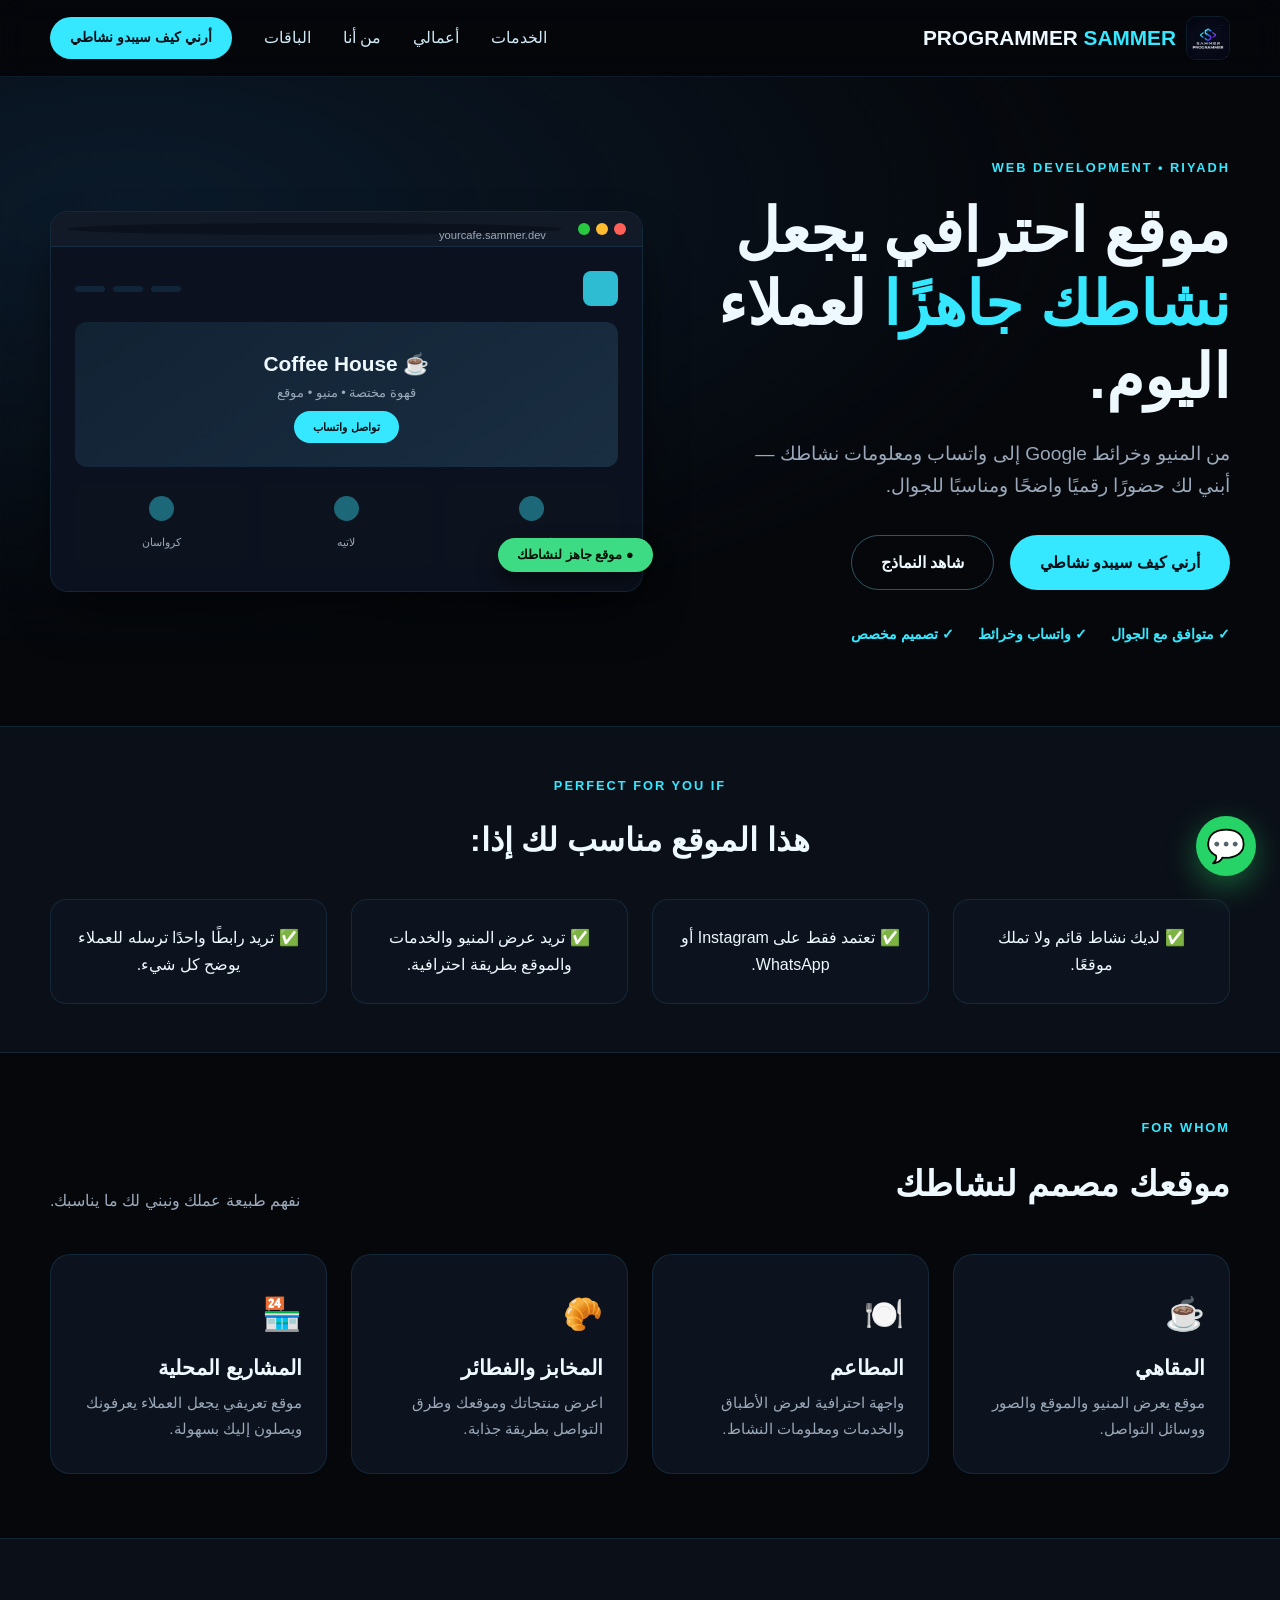
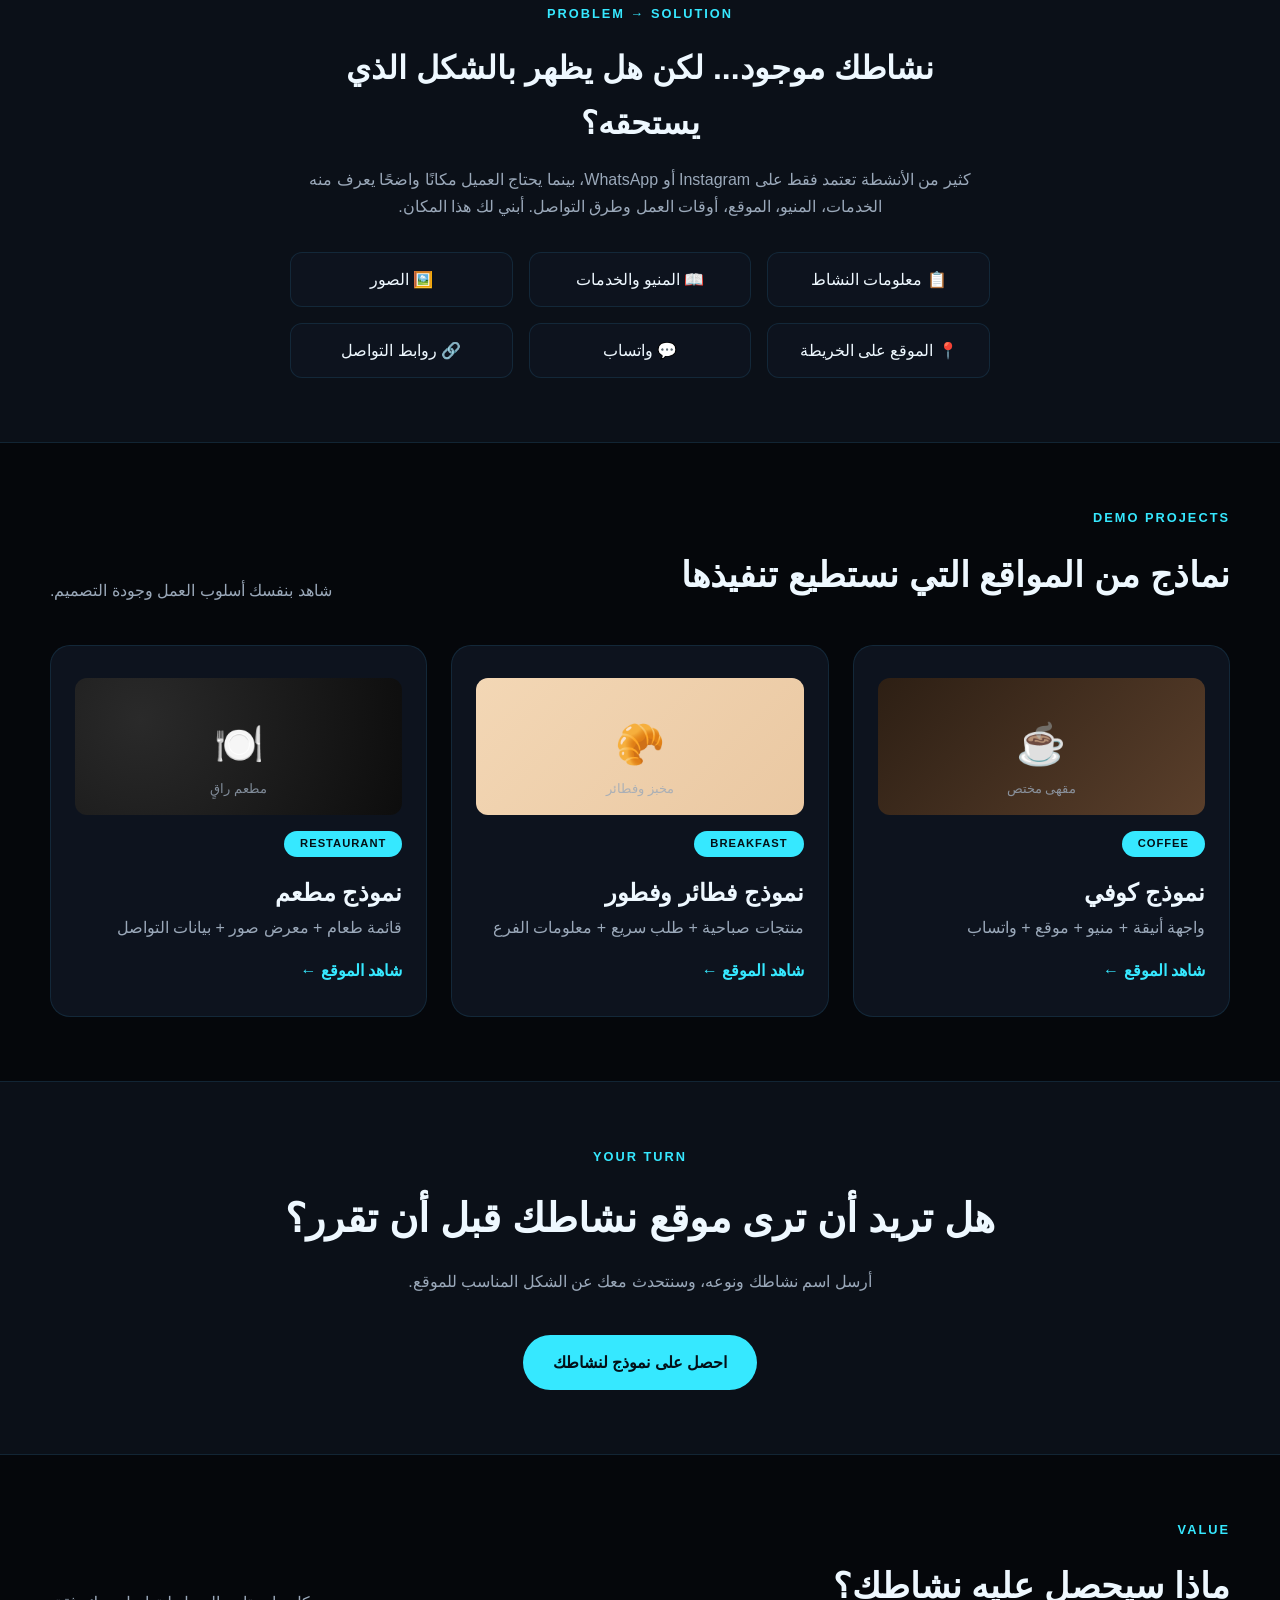
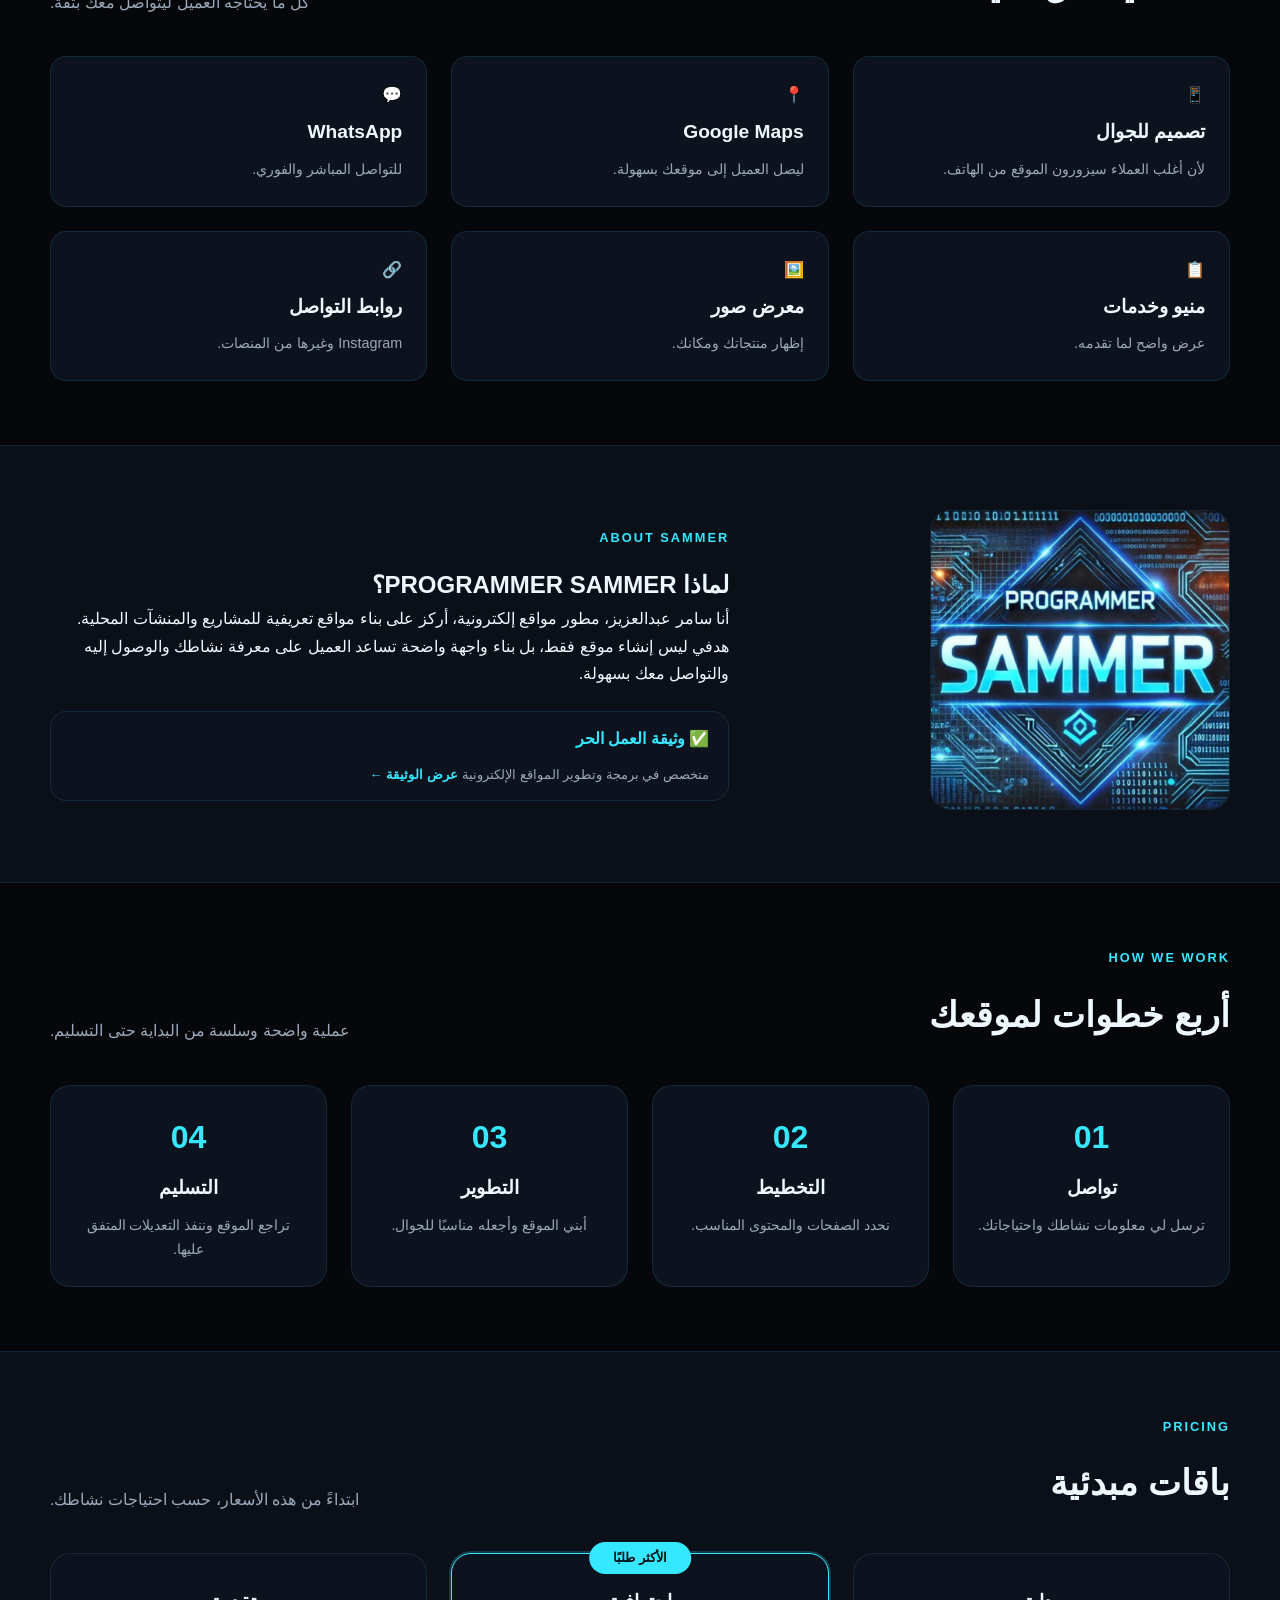
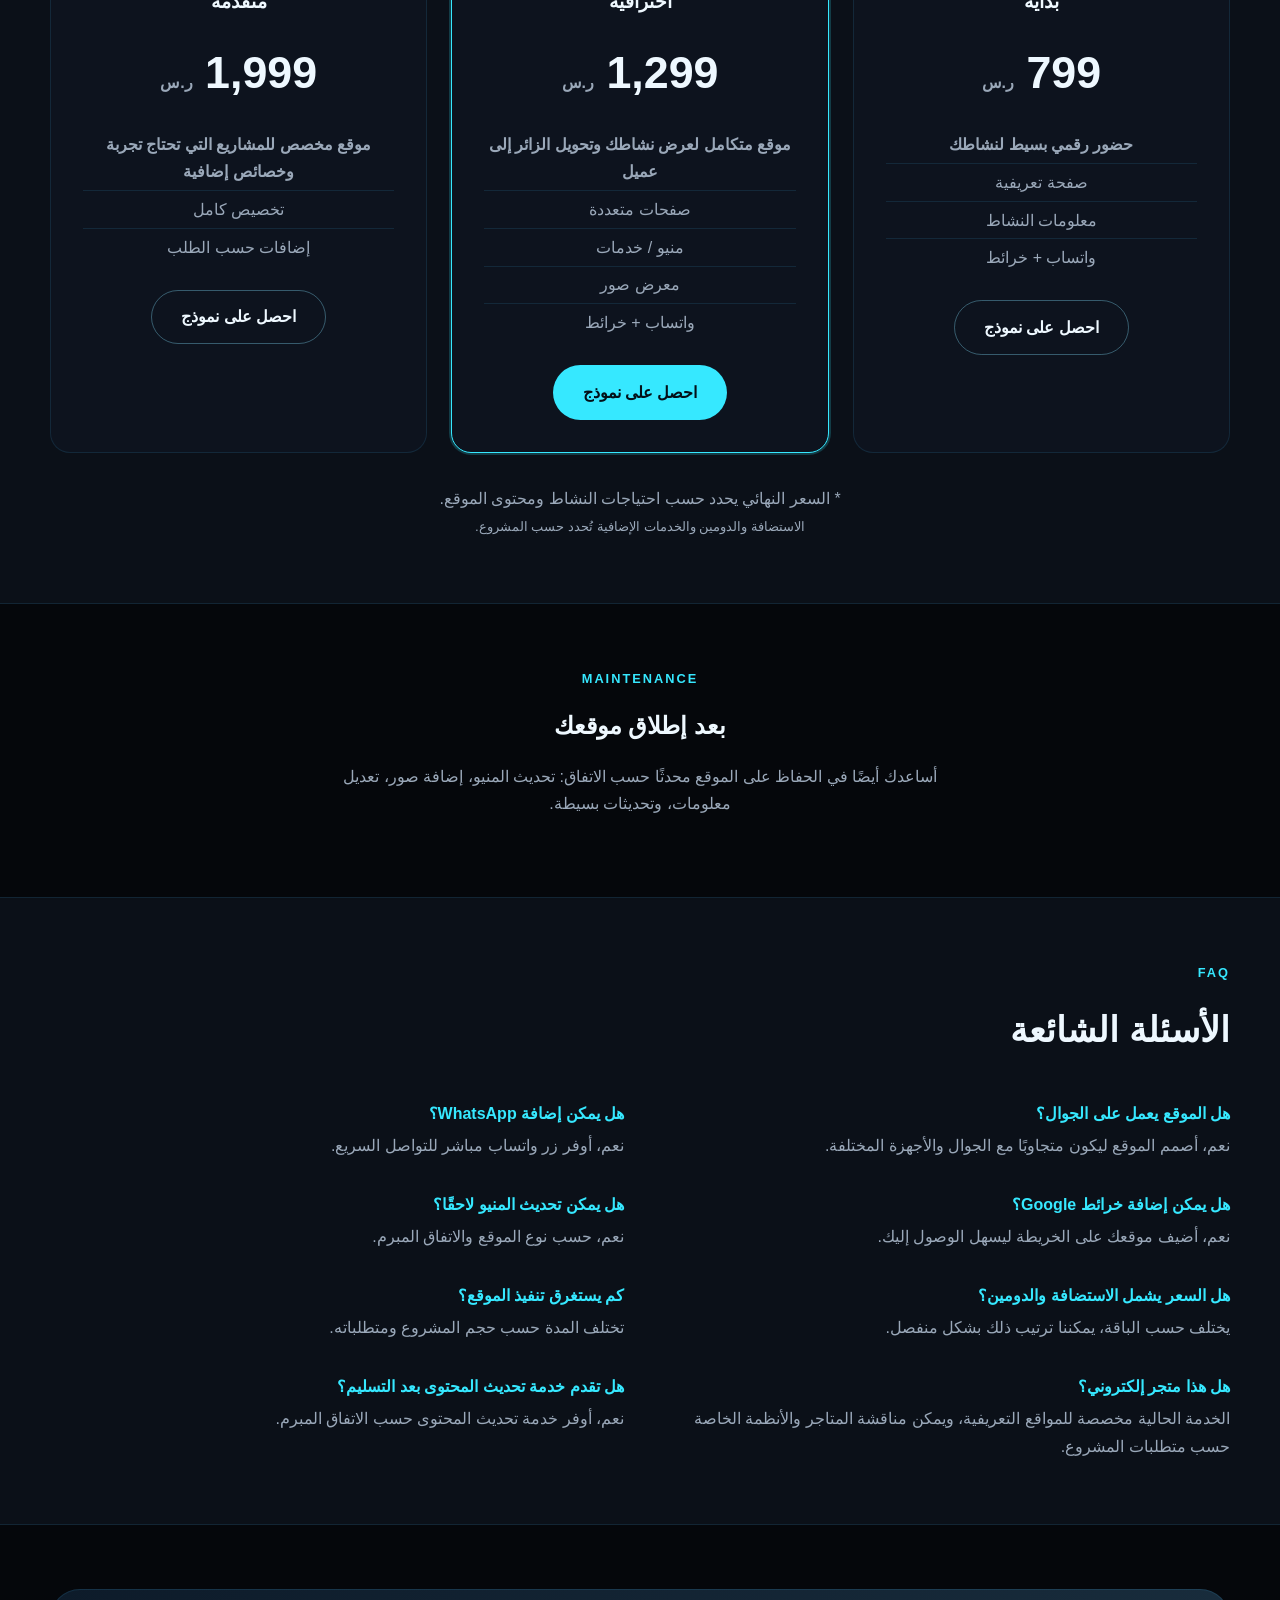
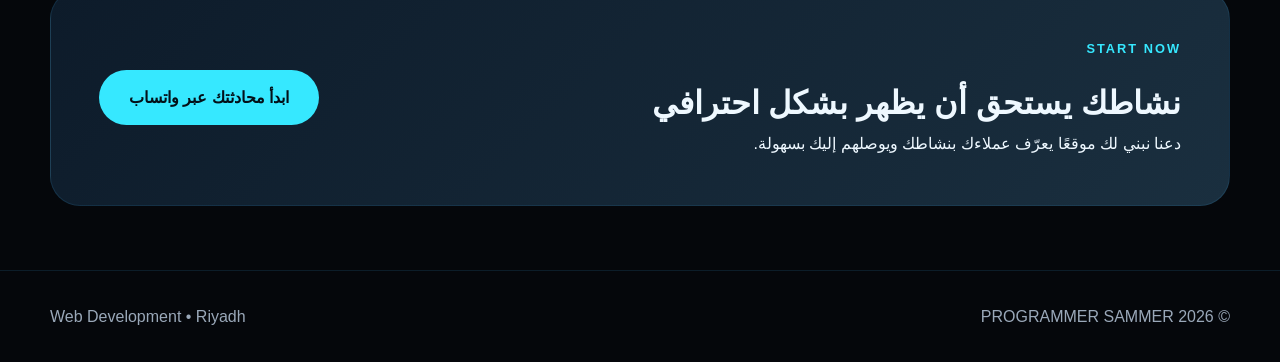
==== commit 133881c6: "وصف التعديل الذي قمت به" ====
--- a/index.html
+++ b/index.html
@@ -174,32 +174,32 @@
     </section>
 
     <!-- ===== من أنا + الوثيقة (مع قائمة منسدلة) ===== -->
-    <section id="about" class="section section-dark">
-      <div class="container about-grid">
-        <div class="about-photo"><img src="PRORAMMER SAMMER.jpg" alt="PROGRAMMER SAMMER"></div>
+<section id="about" class="section section-dark">
+  <div class="container about-grid">
+    <div class="about-photo"><img src="PRORAMMER SAMMER.jpg" alt="PROGRAMMER SAMMER"></div>
+    <div>
+      <div class="eyebrow">ABOUT SAMMER</div>
+      <h2>لماذا PROGRAMMER SAMMER؟</h2>
+      <p class="about-text">أنا سامر عبدالعزيز، مطور مواقع إلكترونية، أركز على بناء مواقع تعريفية للمشاريع والمنشآت المحلية. هدفي ليس إنشاء موقع فقط، بل بناء واجهة واضحة تساعد العميل على معرفة نشاطك والوصول إليه والتواصل معك بسهولة.</p>
+      
+      <div class="credential-badge">
+        <!-- تم حذف <img src="image.png" ...> -->
         <div>
-          <div class="eyebrow">ABOUT SAMMER</div>
-          <h2>لماذا PROGRAMMER SAMMER؟</h2>
-          <p class="about-text">أنا سامر عبدالعزيز، مطور مواقع إلكترونية، أركز على بناء مواقع تعريفية للمشاريع والمنشآت المحلية. هدفي ليس إنشاء موقع فقط، بل بناء واجهة واضحة تساعد العميل على معرفة نشاطك والوصول إليه والتواصل معك بسهولة.</p>
-          
-          <div class="credential-badge">
-            <img src="image.png" alt="وثيقة العمل الحر" loading="lazy">
-            <div>
-              <b>✅ وثيقة العمل الحر</b>
-              <span>متخصص في برمجة وتطوير المواقع الإلكترونية</span>
-              <!-- زر عرض الوثيقة مع قائمة منسدلة -->
-              <div class="dropdown-wrapper">
-                <button class="dropdown-btn" id="credentialToggle">عرض الوثيقة ←</button>
-                <div class="dropdown-content" id="credentialDropdown">
-                  <img src="image.png" alt="وثيقة العمل الحر - PROGRAMMER SAMMER" style="width:100%; max-width:400px; border-radius:12px; border:2px solid var(--cyan);">
-                  <p style="color:var(--muted); font-size:0.8rem; margin-top:0.5rem;">وثيقة ممارس حر معتمدة – رمز التوثيق: FL-290987510</p>
-                </div>
-              </div>
-            </div>
-          </div>
-        </div>
-      </div>
-    </section>
+          <b>✅ وثيقة العمل الحر</b>
+          <span>متخصص في برمجة وتطوير المواقع الإلكترونية</span>
+          <!-- زر عرض الوثيقة مع قائمة منسدلة -->
+          <div class="dropdown-wrapper">
+            <button class="dropdown-btn" id="credentialToggle">عرض الوثيقة ←</button>
+            <div class="dropdown-content" id="credentialDropdown">
+              <img src="image.png" alt="وثيقة العمل الحر - PROGRAMMER SAMMER" style="width:100%; max-width:400px; border-radius:12px; border:2px solid var(--cyan);">
+              <p style="color:var(--muted); font-size:0.8rem; margin-top:0.5rem;">وثيقة ممارس حر معتمدة – رمز التوثيق: FL-290987510</p>
+            </div>
+          </div>
+        </div>
+      </div>
+    </div>
+  </div>
+</section>
 
     <section class="section">
       <div class="container">
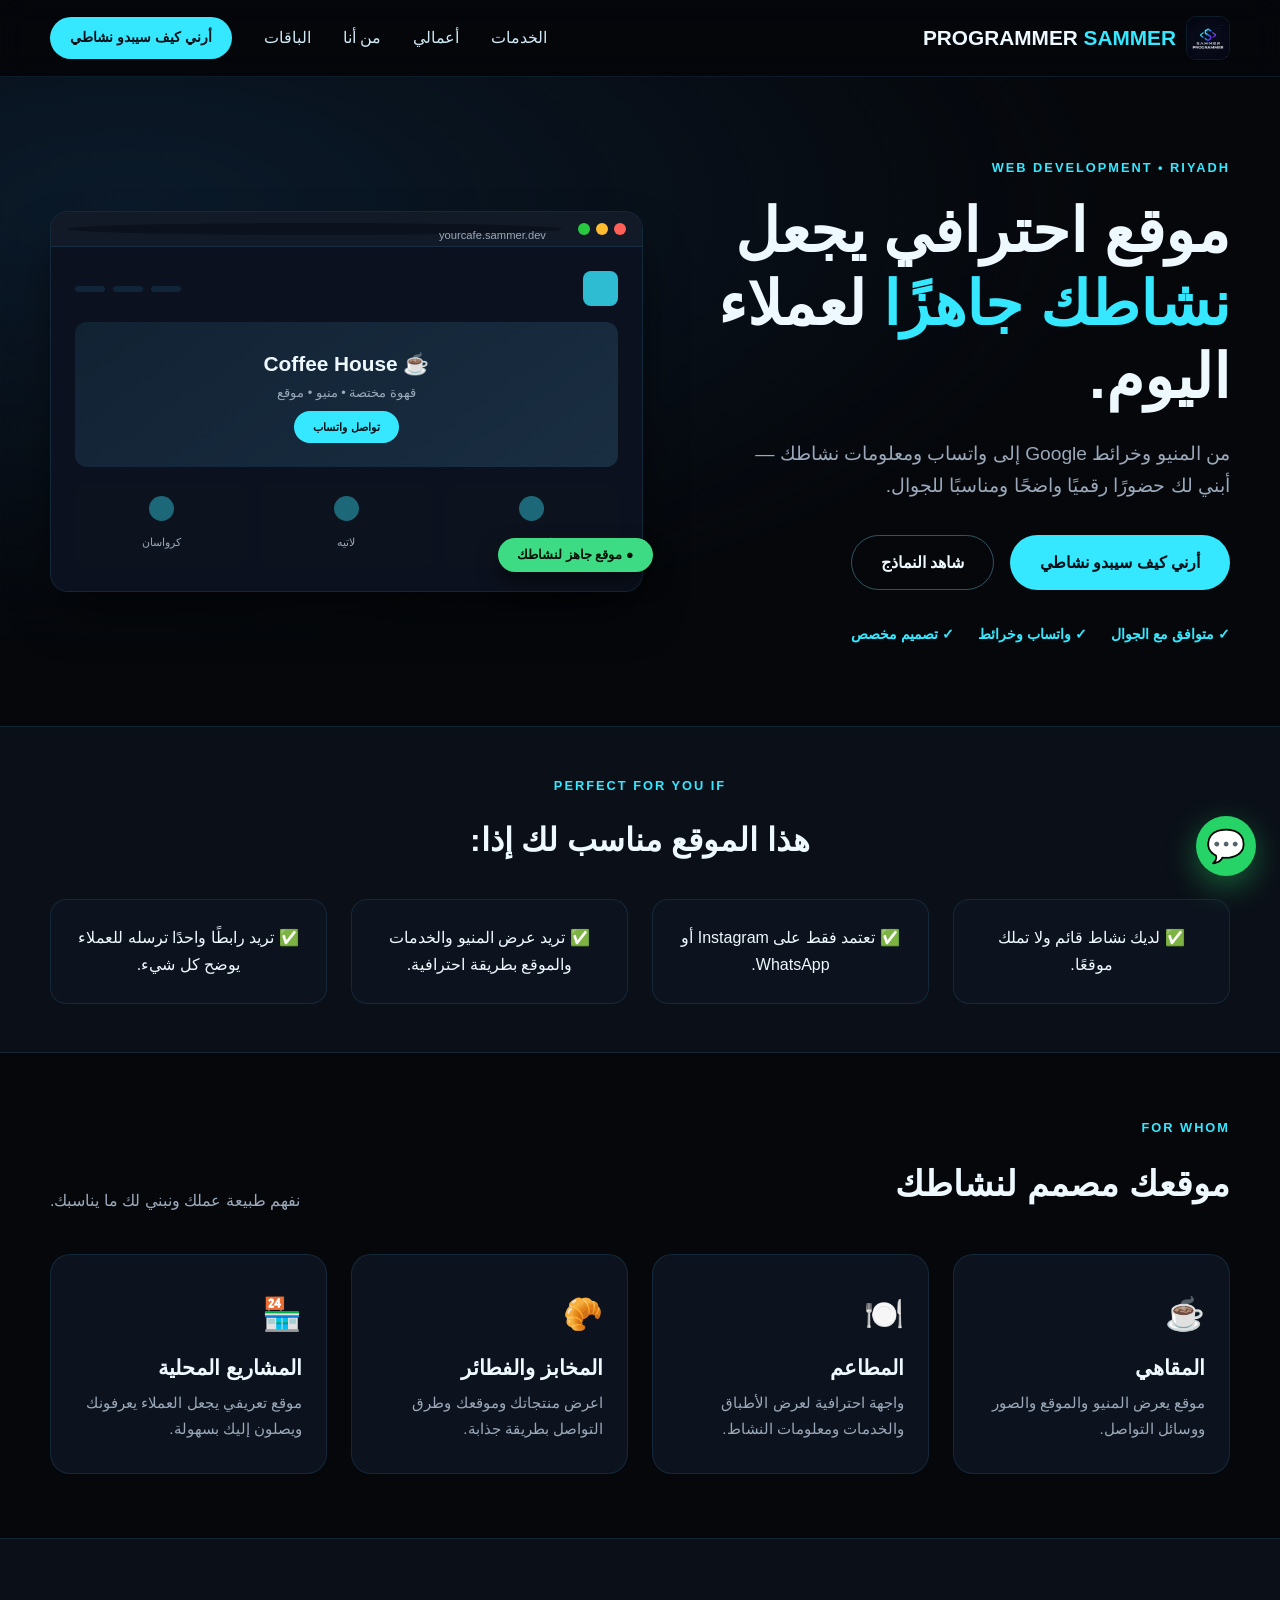
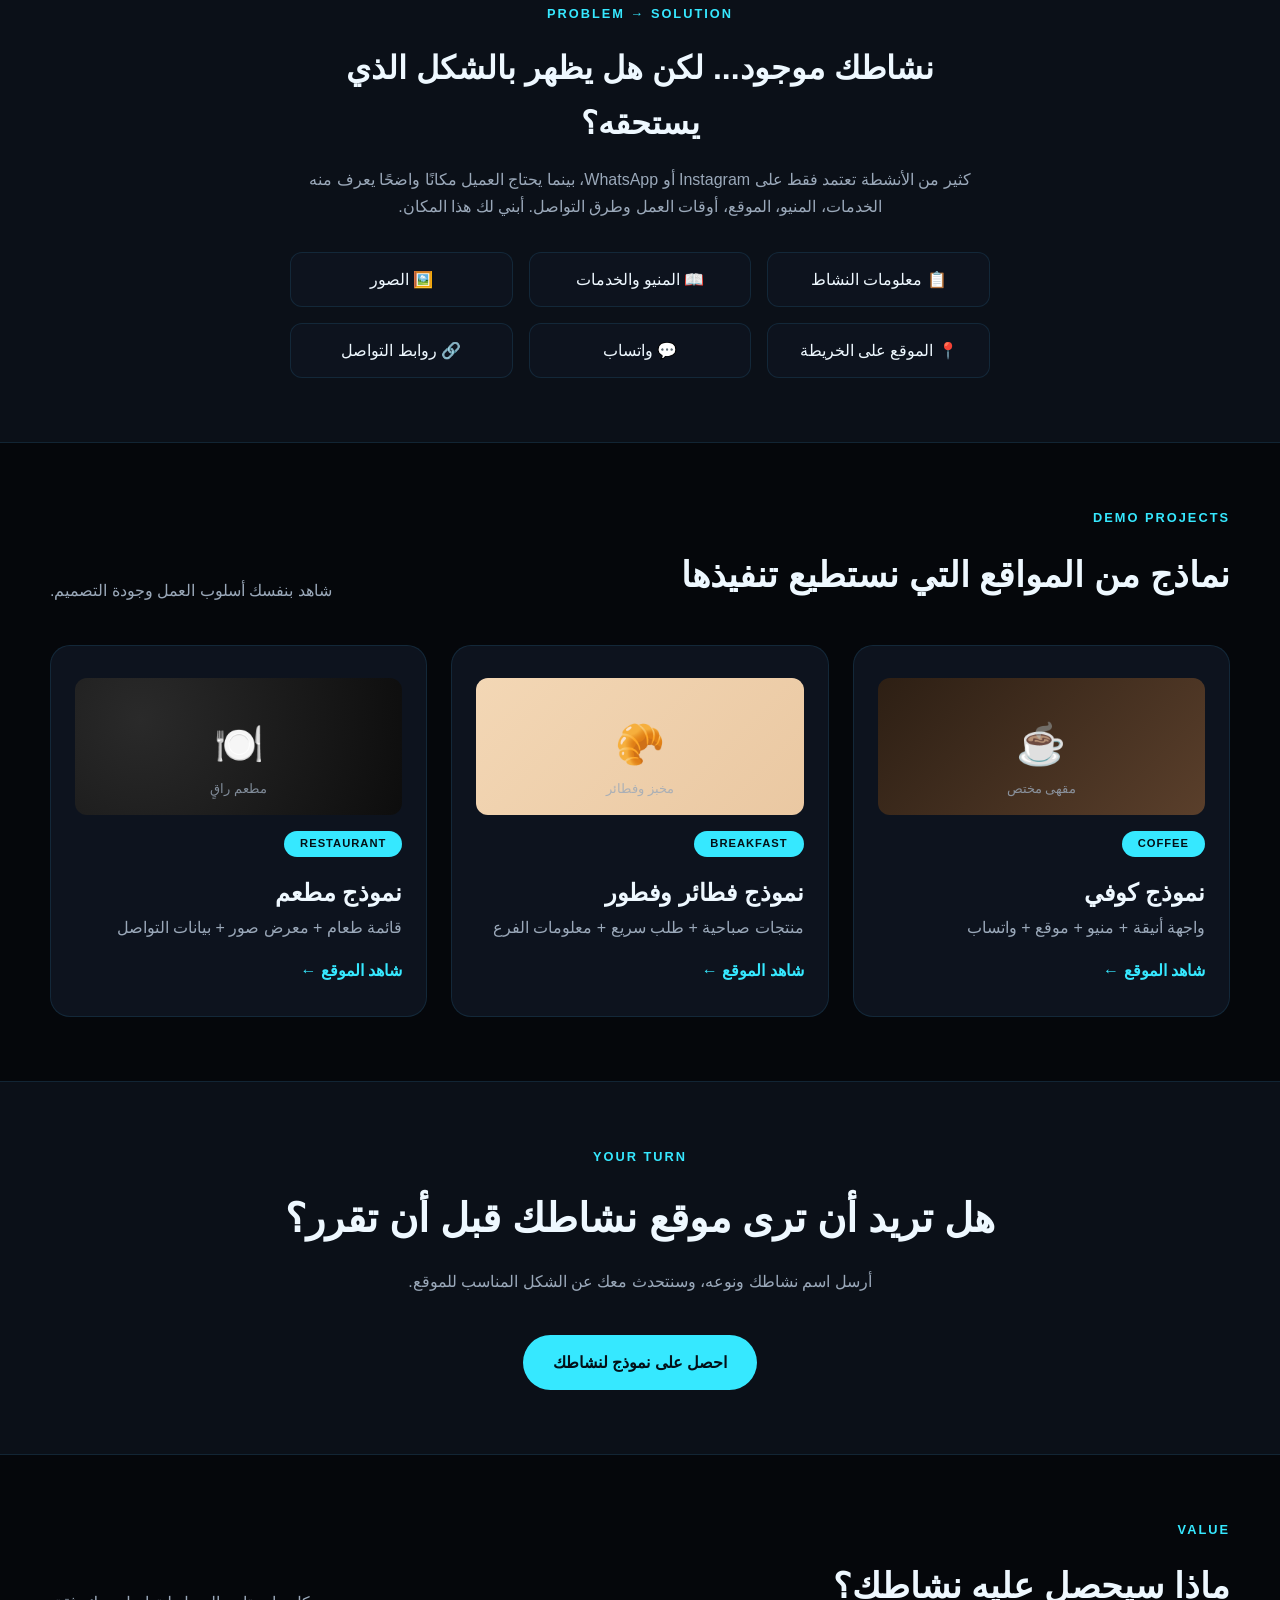
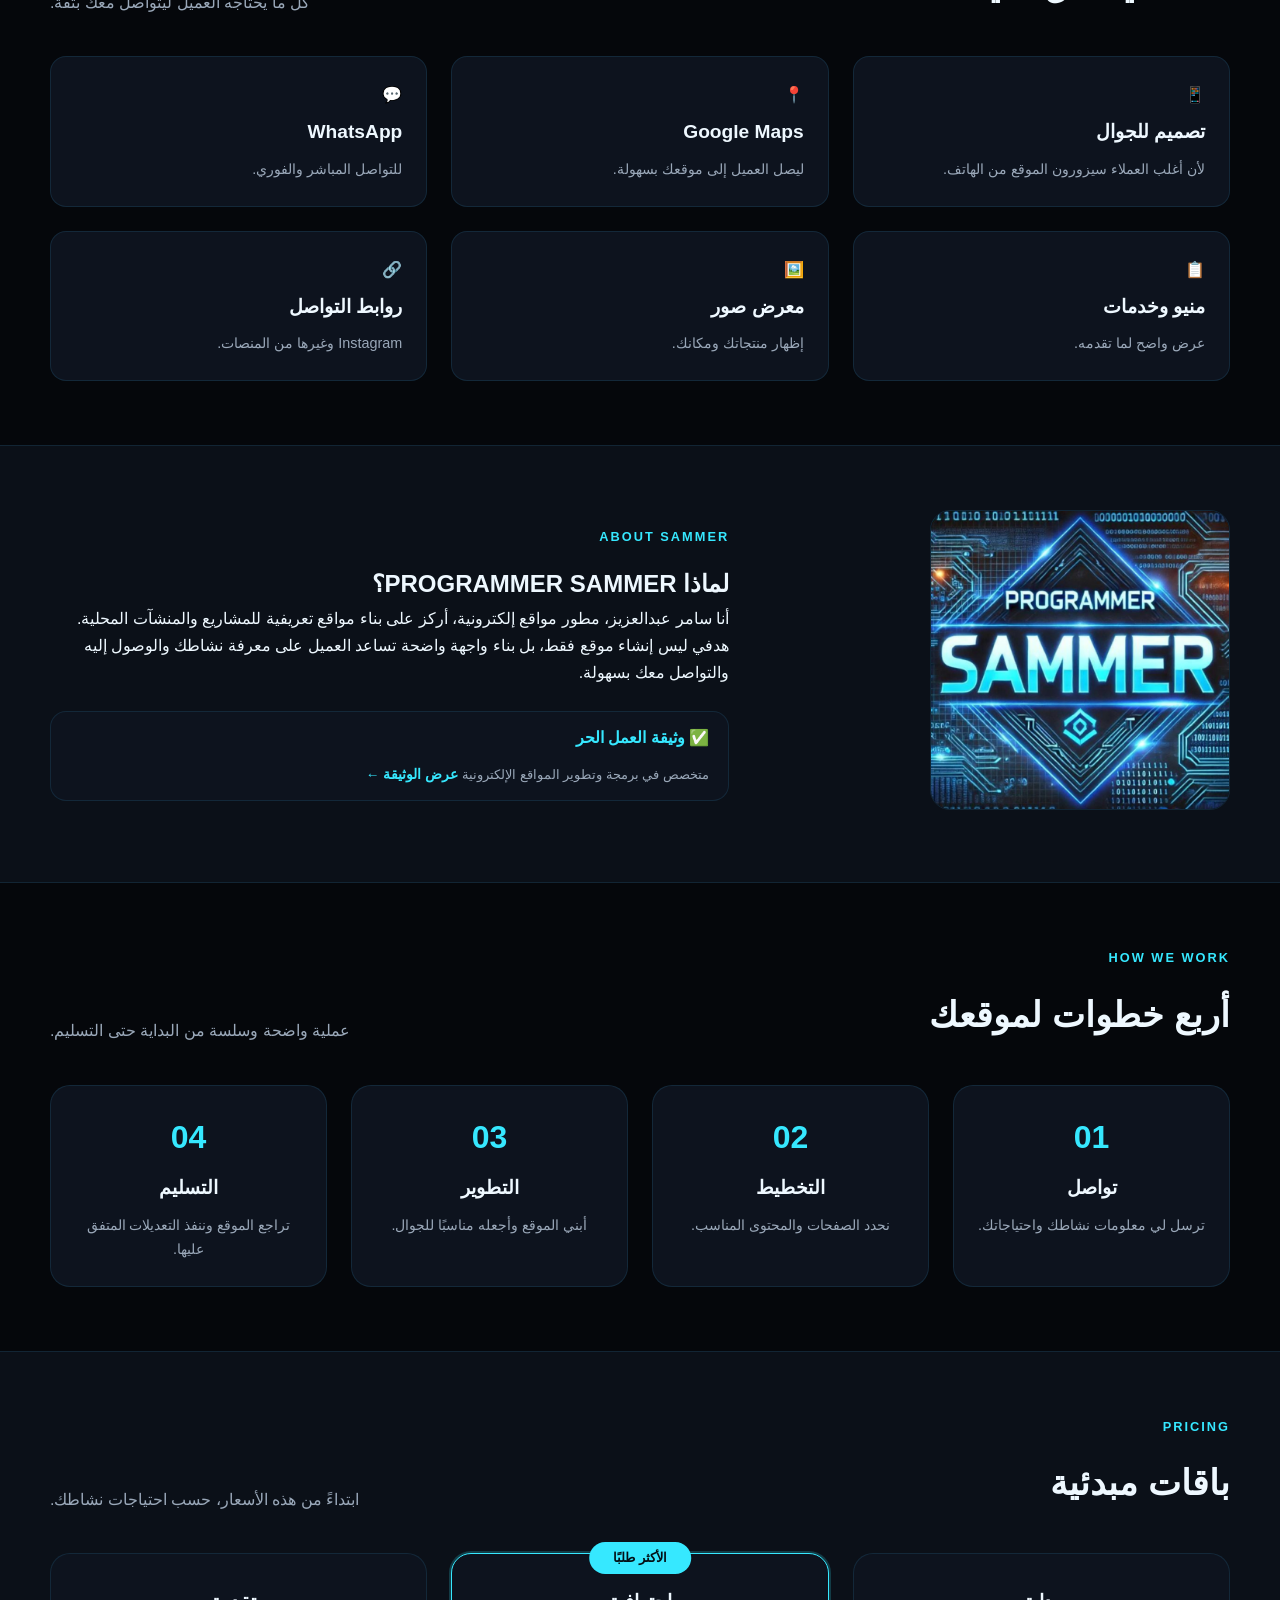
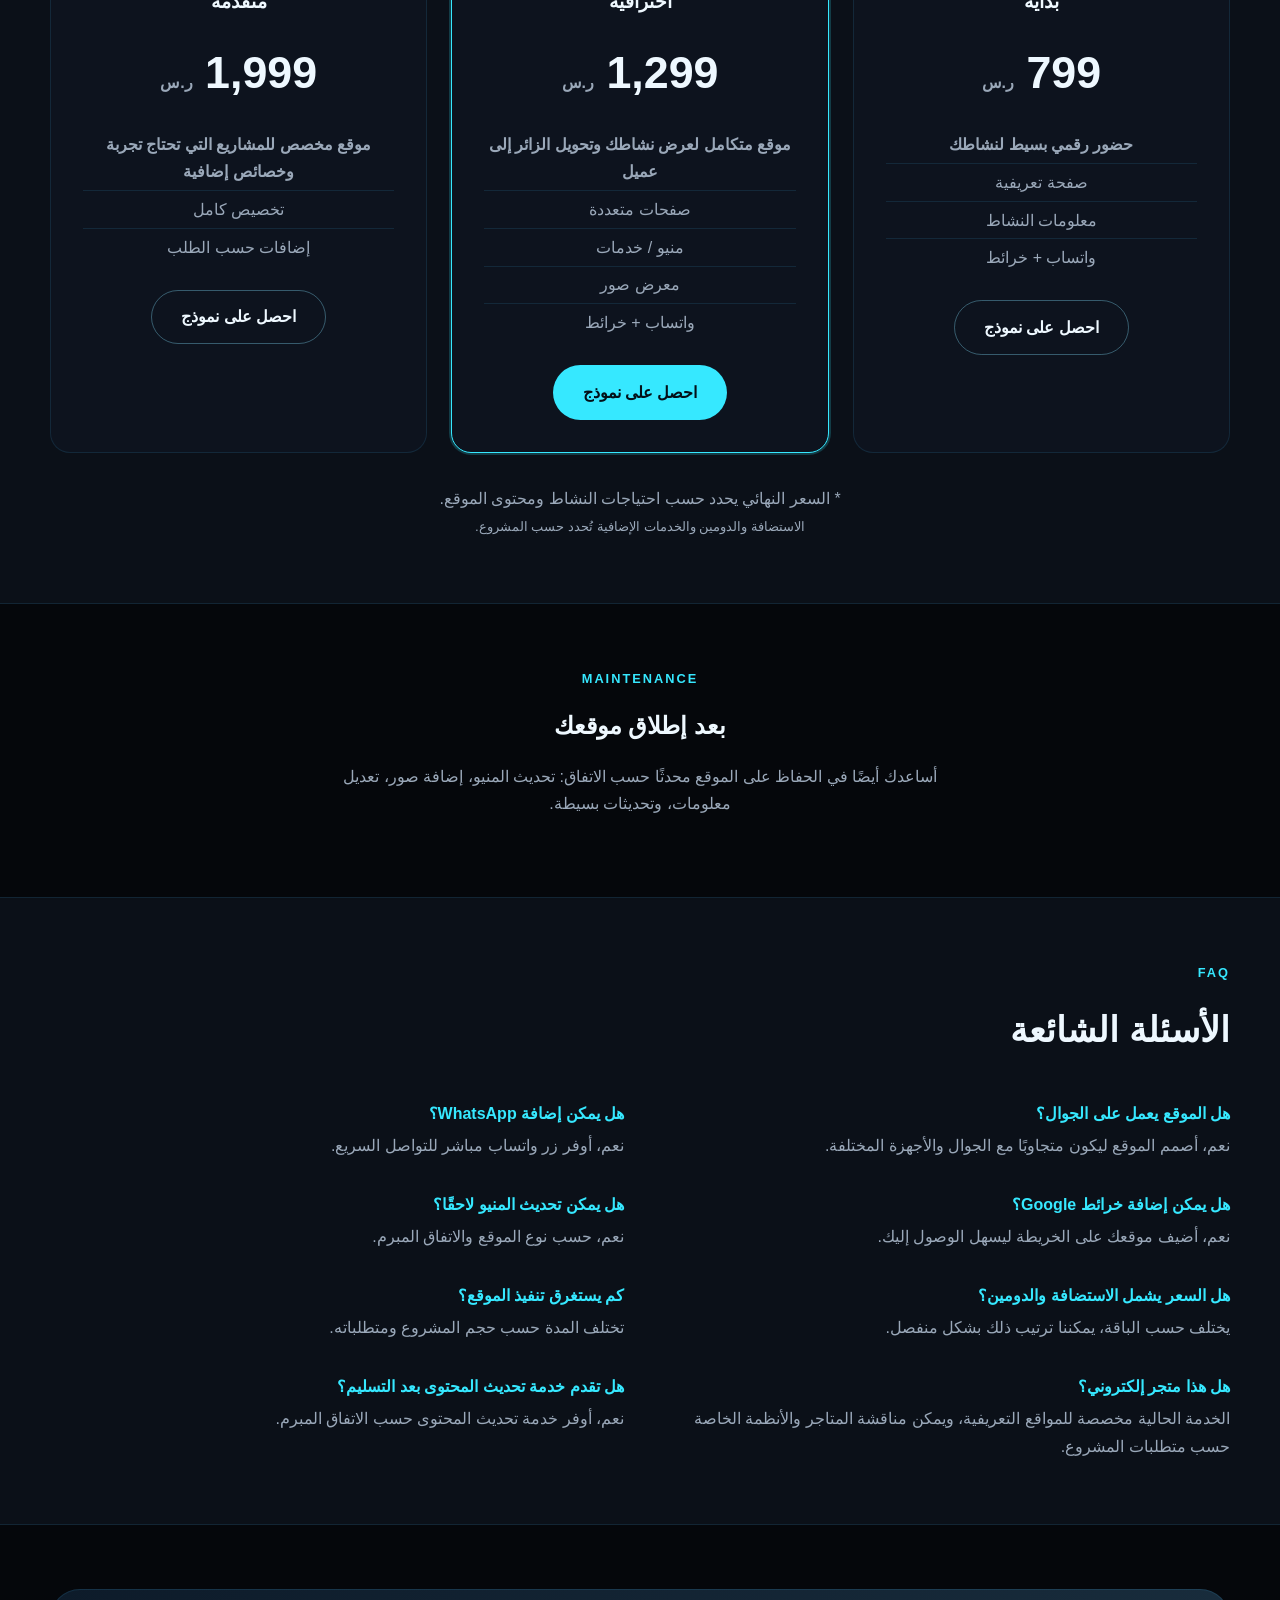
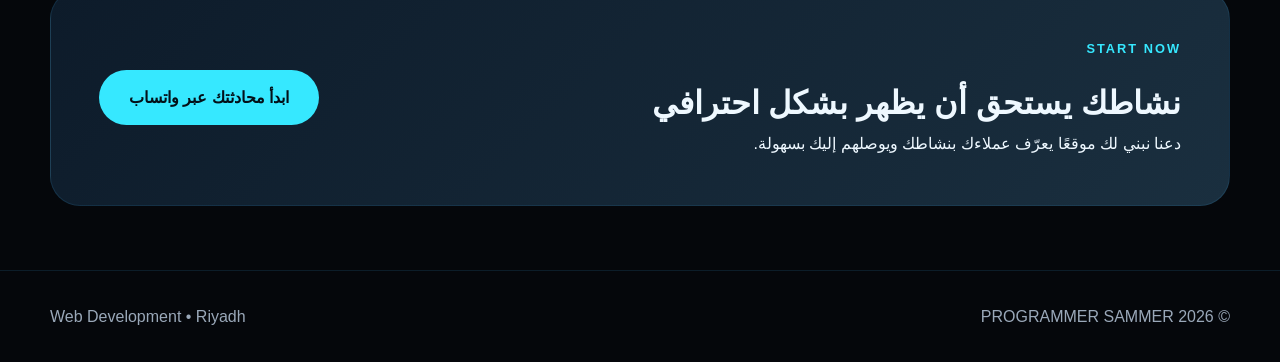
==== commit a8602eb0: "وصف التعديل الذي قمت به" ====
--- a/index.html
+++ b/index.html
@@ -173,33 +173,36 @@
       </div>
     </section>
 
-    <!-- ===== من أنا + الوثيقة (مع قائمة منسدلة) ===== -->
-<section id="about" class="section section-dark">
-  <div class="container about-grid">
-    <div class="about-photo"><img src="PRORAMMER SAMMER.jpg" alt="PROGRAMMER SAMMER"></div>
-    <div>
-      <div class="eyebrow">ABOUT SAMMER</div>
-      <h2>لماذا PROGRAMMER SAMMER؟</h2>
-      <p class="about-text">أنا سامر عبدالعزيز، مطور مواقع إلكترونية، أركز على بناء مواقع تعريفية للمشاريع والمنشآت المحلية. هدفي ليس إنشاء موقع فقط، بل بناء واجهة واضحة تساعد العميل على معرفة نشاطك والوصول إليه والتواصل معك بسهولة.</p>
-      
-      <div class="credential-badge">
-        <!-- تم حذف <img src="image.png" ...> -->
+    <!-- ===== من أنا + الوثيقة (مع نافذة منبثقة) ===== -->
+    <section id="about" class="section section-dark">
+      <div class="container about-grid">
+        <div class="about-photo"><img src="PRORAMMER SAMMER.jpg" alt="PROGRAMMER SAMMER"></div>
         <div>
-          <b>✅ وثيقة العمل الحر</b>
-          <span>متخصص في برمجة وتطوير المواقع الإلكترونية</span>
-          <!-- زر عرض الوثيقة مع قائمة منسدلة -->
-          <div class="dropdown-wrapper">
-            <button class="dropdown-btn" id="credentialToggle">عرض الوثيقة ←</button>
-            <div class="dropdown-content" id="credentialDropdown">
-              <img src="image.png" alt="وثيقة العمل الحر - PROGRAMMER SAMMER" style="width:100%; max-width:400px; border-radius:12px; border:2px solid var(--cyan);">
-              <p style="color:var(--muted); font-size:0.8rem; margin-top:0.5rem;">وثيقة ممارس حر معتمدة – رمز التوثيق: FL-290987510</p>
-            </div>
-          </div>
-        </div>
-      </div>
-    </div>
-  </div>
-</section>
+          <div class="eyebrow">ABOUT SAMMER</div>
+          <h2>لماذا PROGRAMMER SAMMER؟</h2>
+          <p class="about-text">أنا سامر عبدالعزيز، مطور مواقع إلكترونية، أركز على بناء مواقع تعريفية للمشاريع والمنشآت المحلية. هدفي ليس إنشاء موقع فقط، بل بناء واجهة واضحة تساعد العميل على معرفة نشاطك والوصول إليه والتواصل معك بسهولة.</p>
+          
+          <div class="credential-badge">
+            <div>
+              <b>✅ وثيقة العمل الحر</b>
+              <span>متخصص في برمجة وتطوير المواقع الإلكترونية</span>
+              <!-- زر عرض الوثيقة مع نافذة منبثقة -->
+              <div class="dropdown-wrapper">
+                <button class="dropdown-btn" id="credentialToggle">عرض الوثيقة ←</button>
+                <!-- النافذة المنبثقة (Overlay) -->
+                <div class="dropdown-overlay" id="credentialOverlay">
+                  <div class="dropdown-modal">
+                    <button class="close-modal" id="closeModal">✕</button>
+                    <img src="image.png" alt="وثيقة العمل الحر - PROGRAMMER SAMMER" class="credential-image-modal">
+                    <p class="credential-caption">وثيقة ممارس حر معتمدة – رمز التوثيق: FL-290987510</p>
+                  </div>
+                </div>
+              </div>
+            </div>
+          </div>
+        </div>
+      </div>
+    </section>
 
     <section class="section">
       <div class="container">
--- a/styles.css
+++ b/styles.css
@@ -137,12 +137,10 @@
 .about-grid { display: grid; grid-template-columns: 0.8fr 1.2fr; gap: 3rem; align-items: center; }
 .about-photo img { width: 100%; max-width: 300px; border-radius: 20px; border: 1px solid var(--line); }
 .credential-badge { display: flex; align-items: center; gap: 1rem; margin-top: 1.5rem; background: var(--card); padding: 0.8rem 1.2rem; border-radius: 16px; border: 1px solid var(--line); }
-.credential-badge img { width: 60px; height: 60px; object-fit: cover; border-radius: 10px; border: 1px solid var(--cyan); box-shadow: 0 0 20px rgba(54,232,255,0.2); animation: pulse-glow 2.5s infinite; }
 .credential-badge b { color: var(--cyan); display: block; }
 .credential-badge span { color: var(--muted); font-size: 0.8rem; }
-@keyframes pulse-glow { 0% { box-shadow: 0 0 10px rgba(54,232,255,0.2); } 100% { box-shadow: 0 0 30px rgba(54,232,255,0.6); } }
-
-/* ===== القائمة المنسدلة للوثيقة ===== */
+
+/* ===== النافذة المنبثقة للوثيقة ===== */
 .dropdown-wrapper {
   position: relative;
   display: inline-block;
@@ -152,9 +150,9 @@
   background: transparent;
   border: none;
   color: var(--cyan);
-  font-size: 0.8rem;
+  font-size: 0.85rem;
   cursor: pointer;
-  padding: 4px 0;
+  padding: 6px 0;
   font-weight: 600;
   transition: 0.3s;
 }
@@ -162,37 +160,90 @@
   color: #fff;
   transform: translateX(4px);
 }
-.dropdown-content {
+
+.dropdown-overlay {
   display: none;
-  position: absolute;
-  top: 100%;
-  right: 0;
+  position: fixed;
+  inset: 0;
+  background: rgba(0, 0, 0, 0.85);
+  backdrop-filter: blur(8px);
+  z-index: 9999;
+  justify-content: center;
+  align-items: center;
+  padding: 1.5rem;
+}
+.dropdown-overlay.active {
+  display: flex;
+}
+
+.dropdown-modal {
   background: var(--bg2);
   border: 1px solid var(--line);
+  border-radius: 24px;
+  padding: 2rem 1.5rem;
+  max-width: 600px;
+  width: 100%;
+  max-height: 90vh;
+  overflow-y: auto;
+  position: relative;
+  box-shadow: 0 30px 80px rgba(0, 0, 0, 0.8);
+  animation: modalFadeIn 0.3s ease;
+}
+
+@keyframes modalFadeIn {
+  0% { opacity: 0; transform: scale(0.95) translateY(20px); }
+  100% { opacity: 1; transform: scale(1) translateY(0); }
+}
+
+.close-modal {
+  position: absolute;
+  top: 12px;
+  left: 16px;
+  background: rgba(255, 255, 255, 0.1);
+  border: none;
+  color: var(--text);
+  font-size: 1.8rem;
+  cursor: pointer;
+  width: 44px;
+  height: 44px;
+  border-radius: 50%;
+  display: flex;
+  align-items: center;
+  justify-content: center;
+  transition: 0.3s;
+  line-height: 1;
+}
+.close-modal:hover {
+  background: rgba(255, 255, 255, 0.2);
+  transform: rotate(90deg);
+}
+
+.credential-image-modal {
+  width: 100%;
+  max-width: 500px;
+  height: auto;
+  display: block;
+  margin: 0 auto;
   border-radius: 16px;
-  padding: 1rem;
-  min-width: 200px;
-  box-shadow: 0 20px 40px rgba(0,0,0,0.6);
-  z-index: 50;
-  margin-top: 8px;
-  animation: fadeSlide 0.3s ease;
-}
-.dropdown-content.show {
-  display: block;
-}
-@keyframes fadeSlide {
-  0% { opacity: 0; transform: translateY(-10px); }
-  100% { opacity: 1; transform: translateY(0); }
-}
-
-/* الخطوات */
+  border: 2px solid var(--cyan);
+  box-shadow: 0 0 40px rgba(54, 232, 255, 0.15);
+}
+
+.credential-caption {
+  color: var(--muted);
+  font-size: 0.9rem;
+  text-align: center;
+  margin-top: 1rem;
+}
+
+/* ===== الخطوات ===== */
 .steps { display: grid; grid-template-columns: repeat(4,1fr); gap: 1.5rem; }
 .step { text-align: center; padding: 1.5rem; border: 1px solid var(--line); border-radius: 20px; background: var(--card); }
 .step span { color: var(--cyan); font-weight: 900; font-size: 2rem; display: block; }
 .step h4 { font-size: 1.2rem; margin: 0.5rem 0; }
 .step p { color: var(--muted); font-size: 0.9rem; }
 
-/* الأسعار */
+/* ===== الأسعار ===== */
 .price-grid { display: grid; grid-template-columns: repeat(3,1fr); gap: 1.5rem; }
 .price-card { background: var(--card); border: 1px solid var(--line); border-radius: 20px; padding: 2rem; text-align: center; position: relative; transition: 0.3s; }
 .price-card.featured { border-color: var(--cyan); box-shadow: 0 0 0 2px rgba(54,232,255,0.2); }
@@ -203,16 +254,16 @@
 .price-card li { padding: 0.3rem 0; color: var(--muted); border-bottom: 1px solid var(--line); }
 .price-card li:last-child { border-bottom: none; }
 
-/* الأسئلة */
+/* ===== الأسئلة ===== */
 .faq-grid { display: grid; grid-template-columns: 1fr 1fr; gap: 2rem; }
 .faq-grid h4 { color: var(--cyan); margin-bottom: 0.3rem; }
 .faq-grid p { color: var(--muted); }
 
-/* CTA */
+/* ===== CTA ===== */
 .contact-box { background: linear-gradient(135deg, #0d1b2a, #1a2f3f); border: 1px solid var(--line); border-radius: 30px; padding: 3rem; display: flex; justify-content: space-between; align-items: center; flex-wrap: wrap; gap: 2rem; }
 .contact-box h2 { font-size: 2rem; }
 
-/* واتساب عائم */
+/* ===== واتساب عائم ===== */
 .whatsapp-float {
   position: fixed; bottom: 24px; right: 24px; z-index: 999;
   background: #25D366; color: #fff; width: 60px; height: 60px;
@@ -222,7 +273,7 @@
 }
 .whatsapp-float:hover { transform: scale(1.1); }
 
-/* فوتر */
+/* ===== فوتر ===== */
 footer { border-top: 1px solid var(--line); padding: 2rem 0; color: var(--muted); }
 .footer { display: flex; justify-content: space-between; flex-wrap: wrap; gap: 1rem; }
 
@@ -254,4 +305,27 @@
   .four-cards { grid-template-columns: 1fr; }
   .solution-grid { grid-template-columns: 1fr; }
   .hero h1 { font-size: 2rem; }
+}
+
+/* ===== تنسيق الجوال للنافذة المنبثقة ===== */
+@media (max-width: 600px) {
+  .dropdown-modal {
+    padding: 1.5rem 1rem;
+    margin: 0.5rem;
+    border-radius: 16px;
+  }
+  .close-modal {
+    top: 8px;
+    left: 10px;
+    width: 36px;
+    height: 36px;
+    font-size: 1.4rem;
+  }
+  .credential-image-modal {
+    max-width: 100%;
+    border-radius: 12px;
+  }
+  .credential-caption {
+    font-size: 0.8rem;
+  }
 }
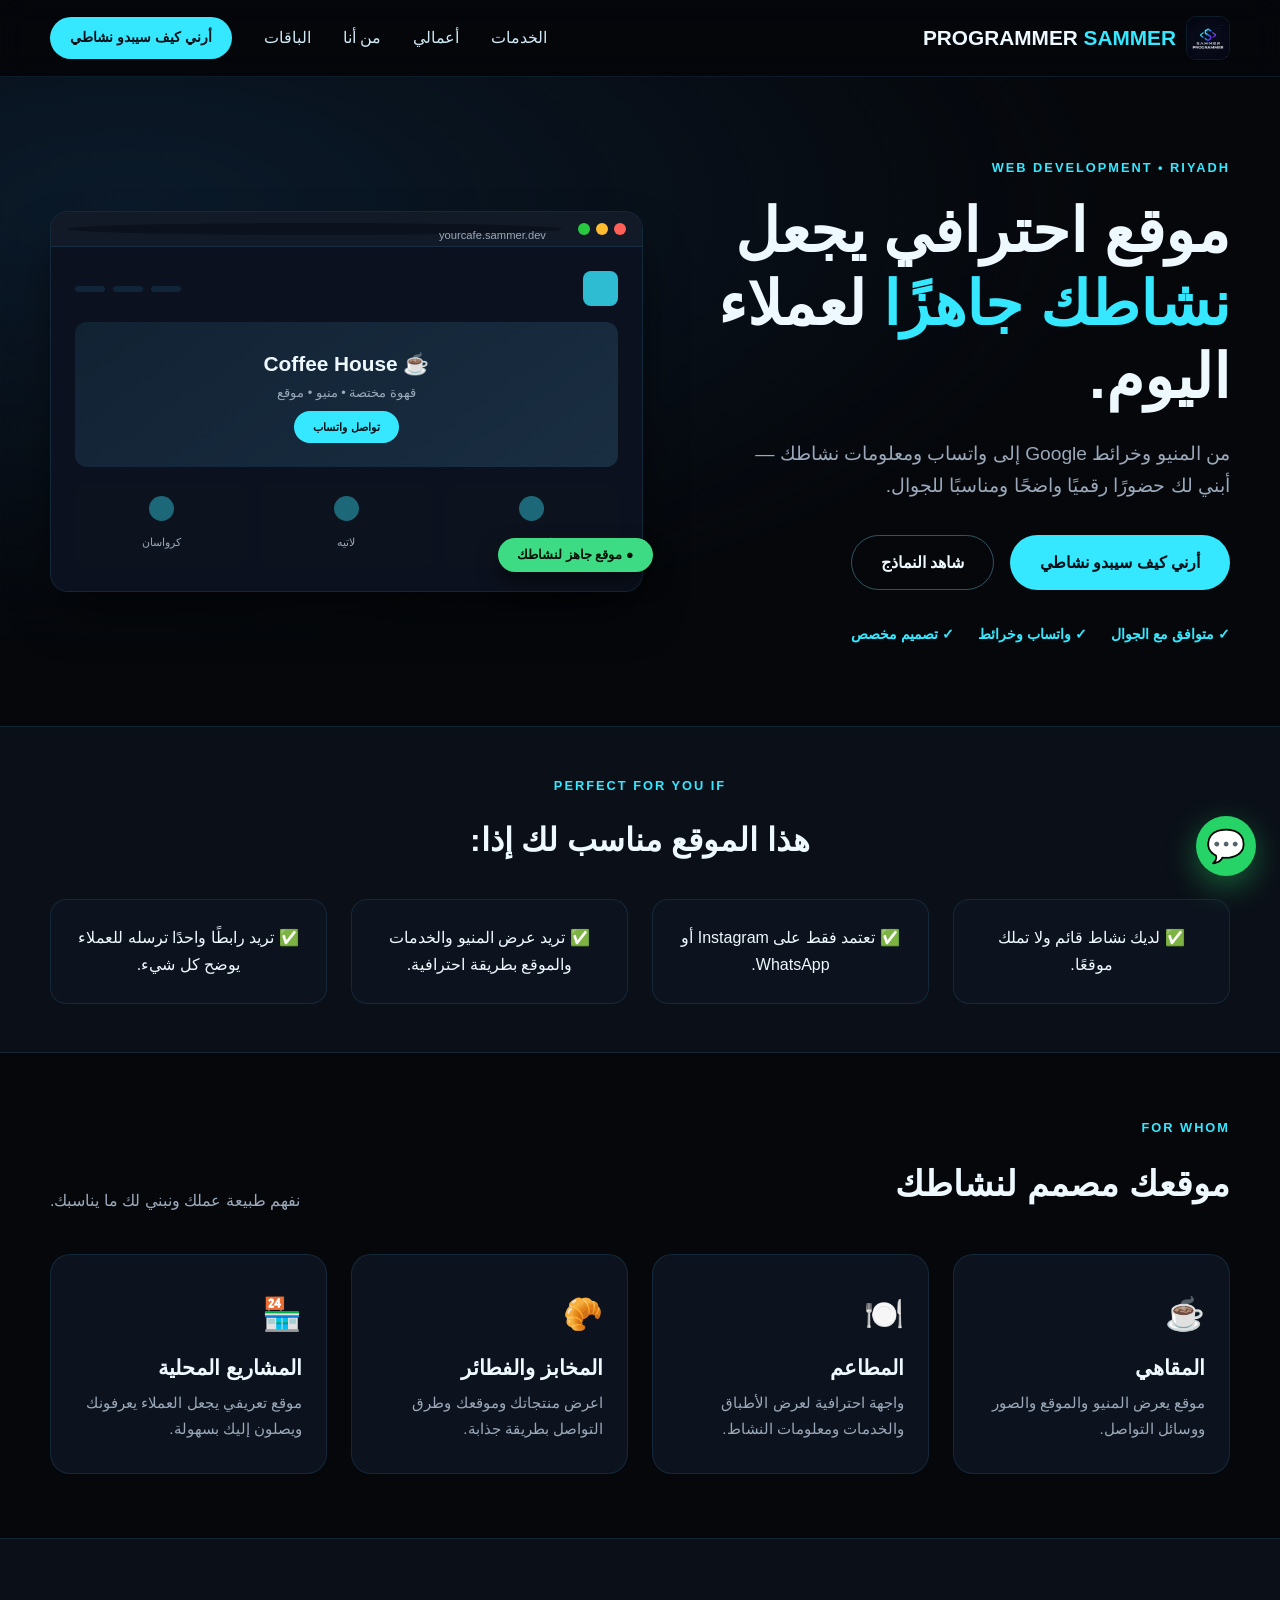
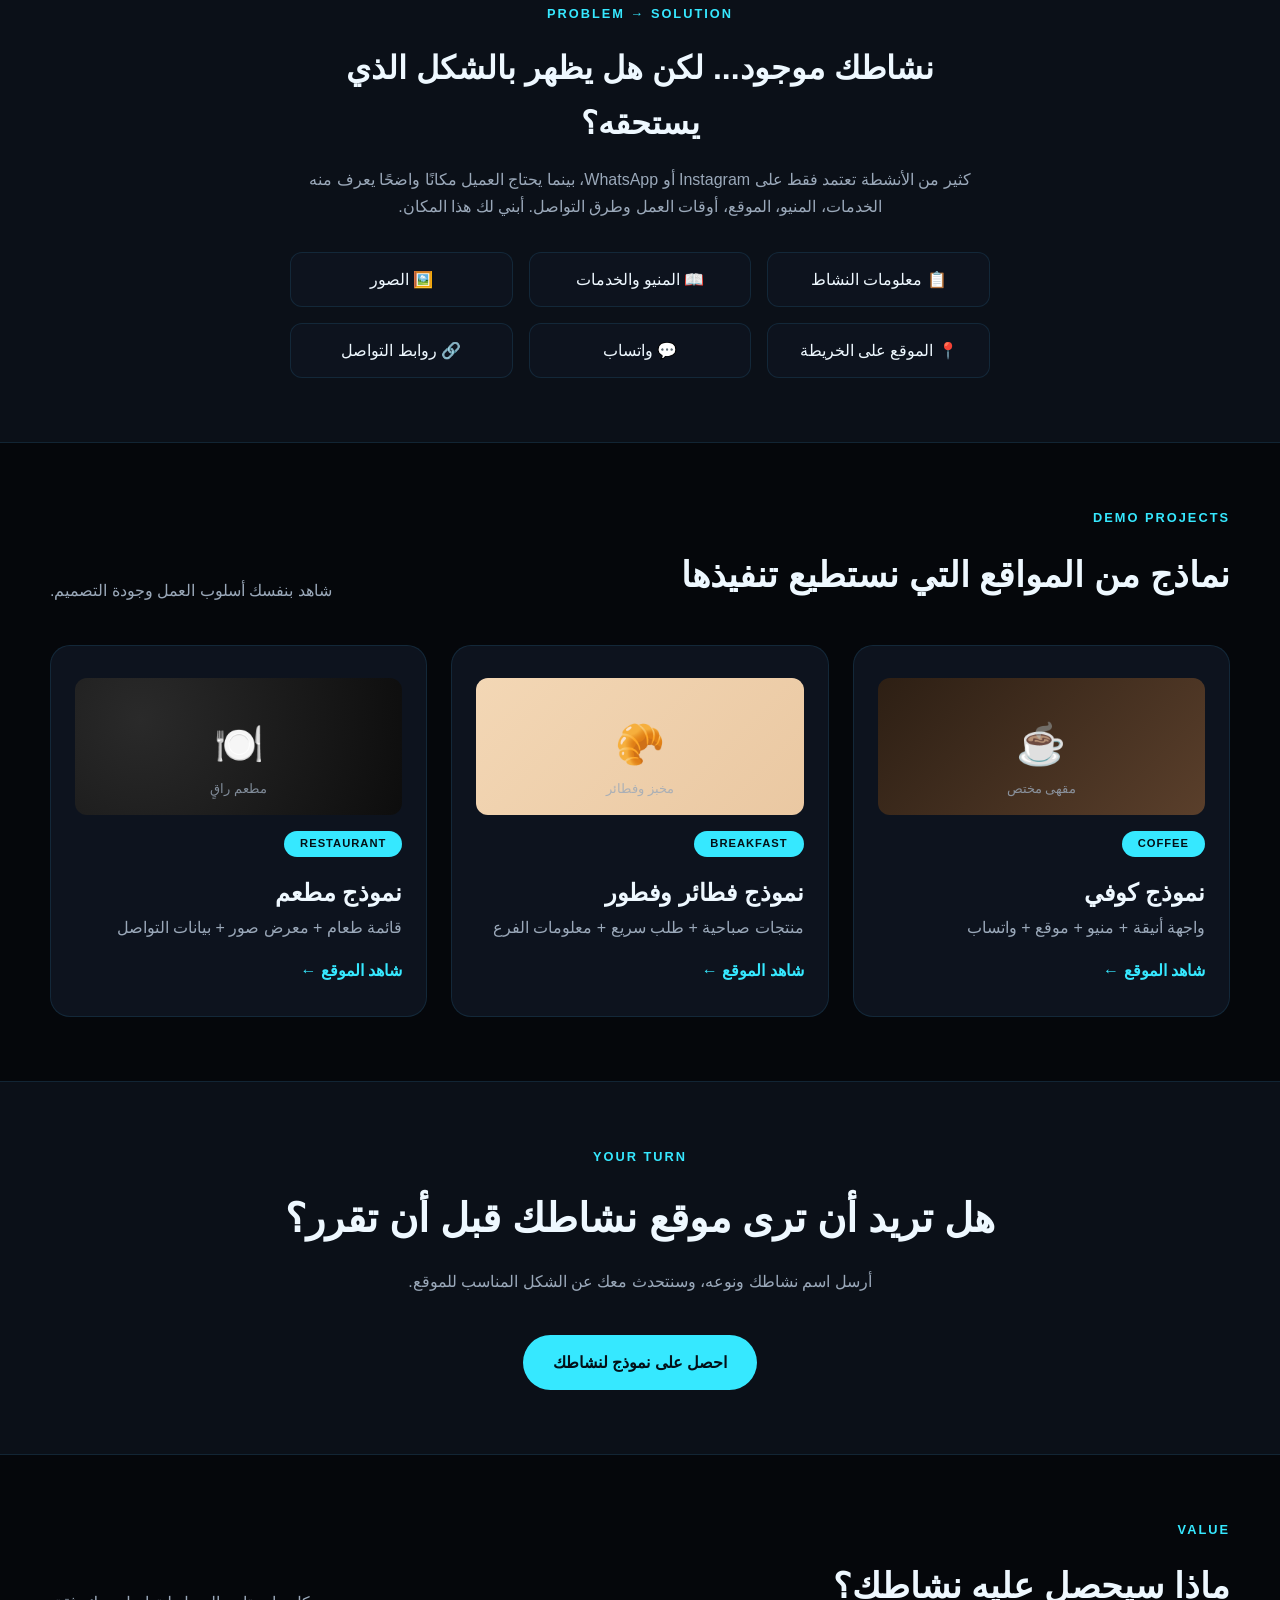
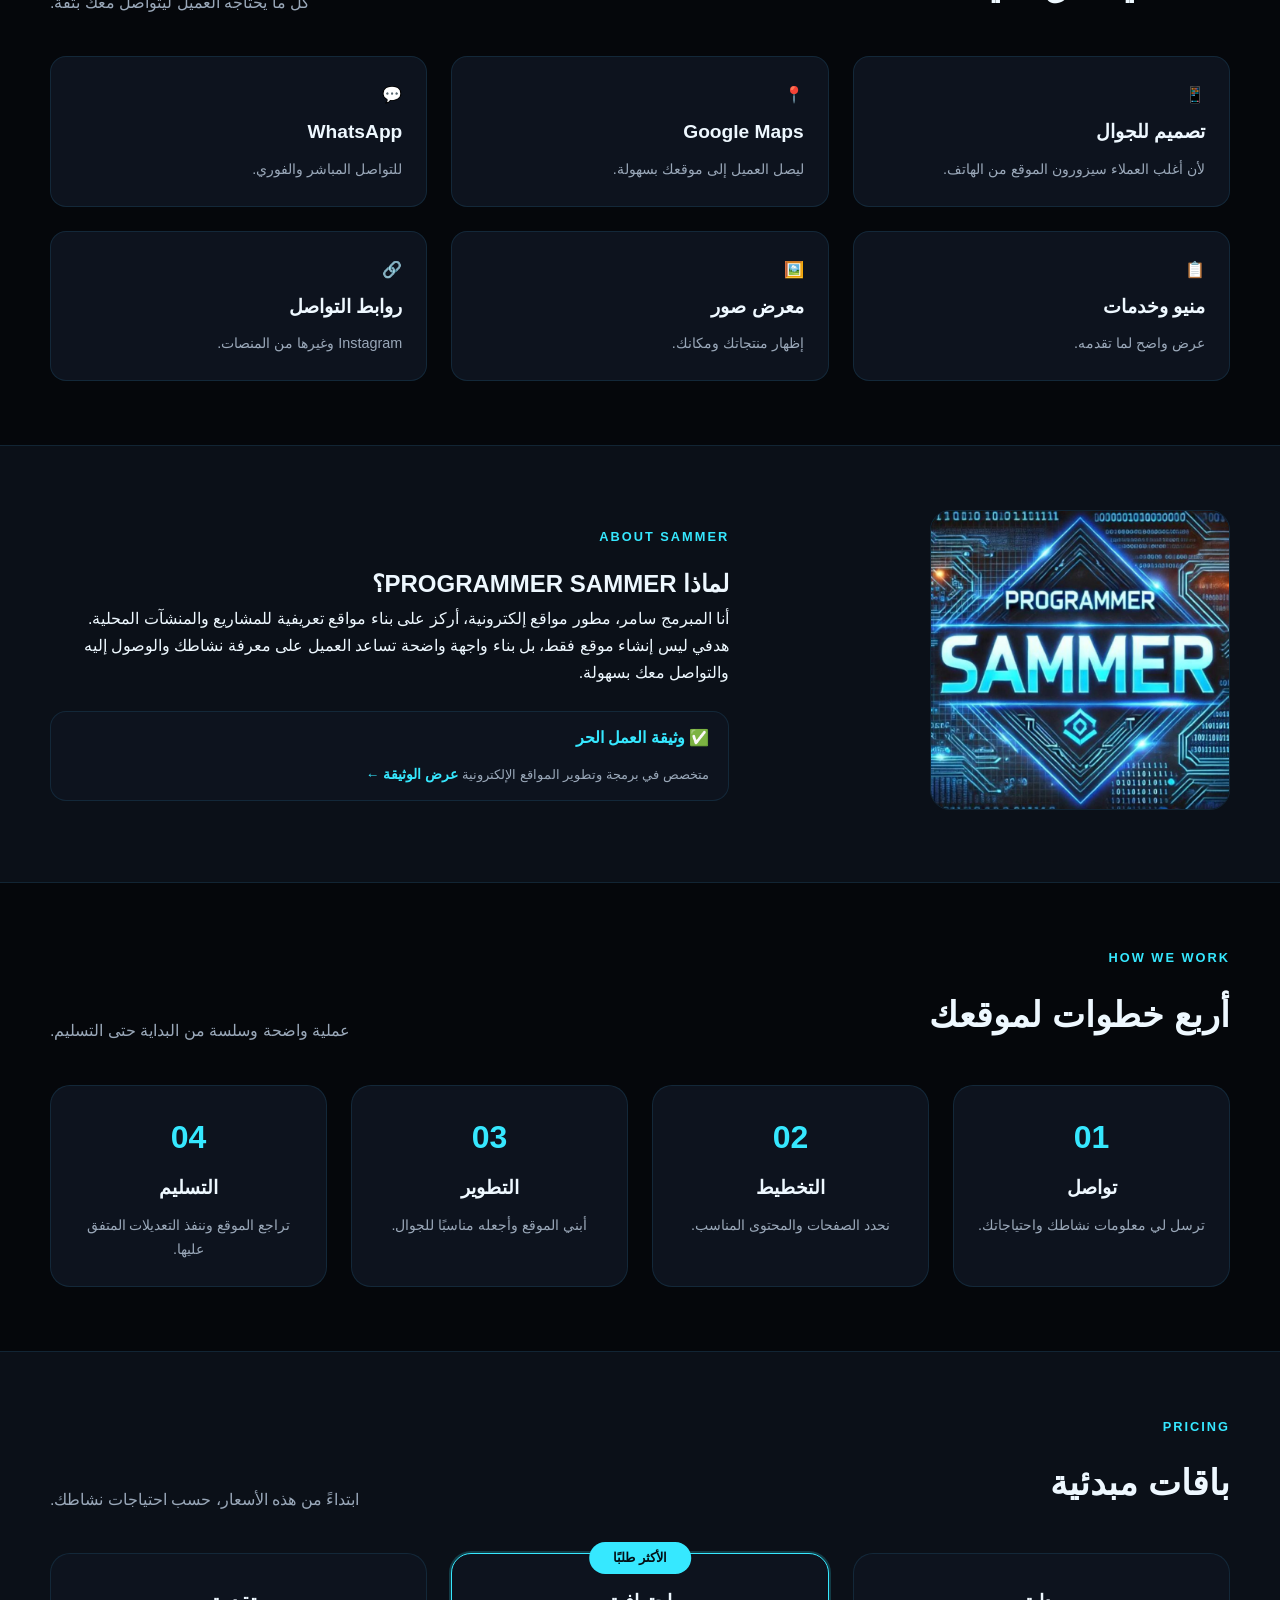
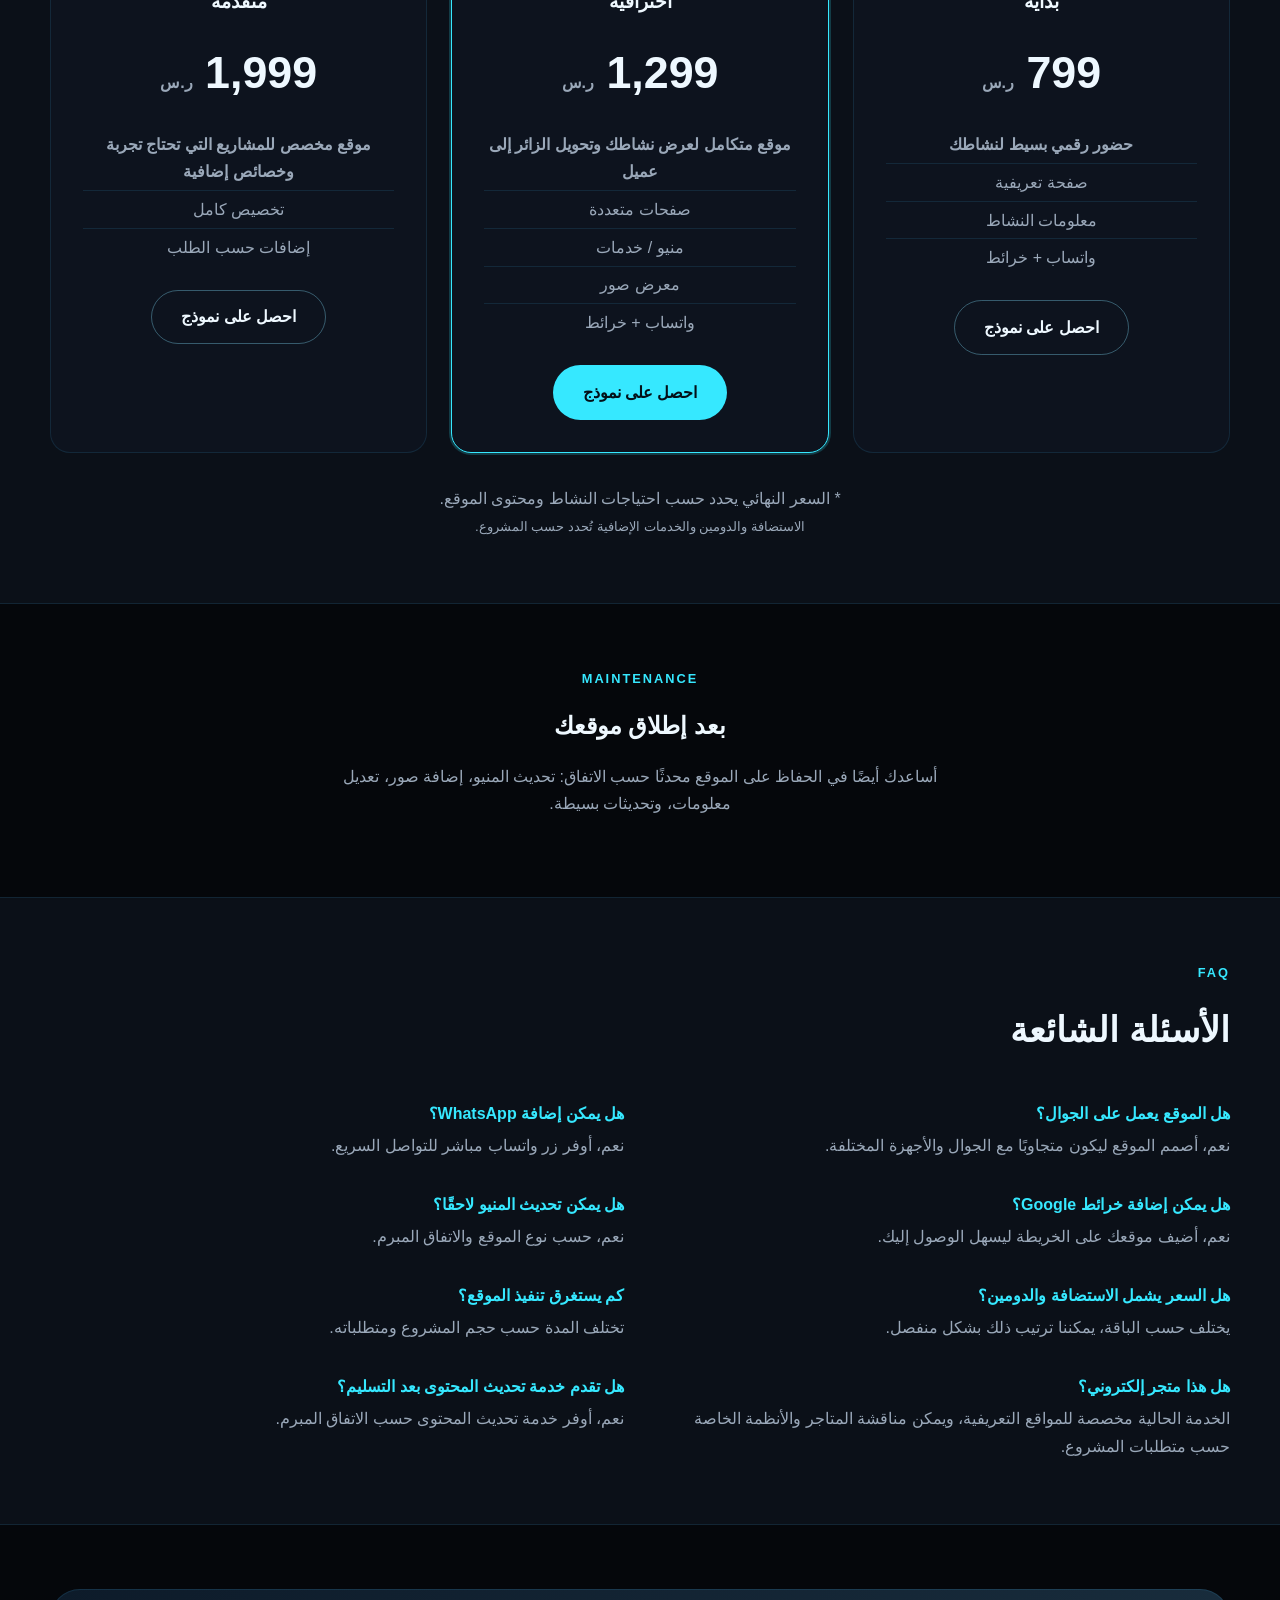
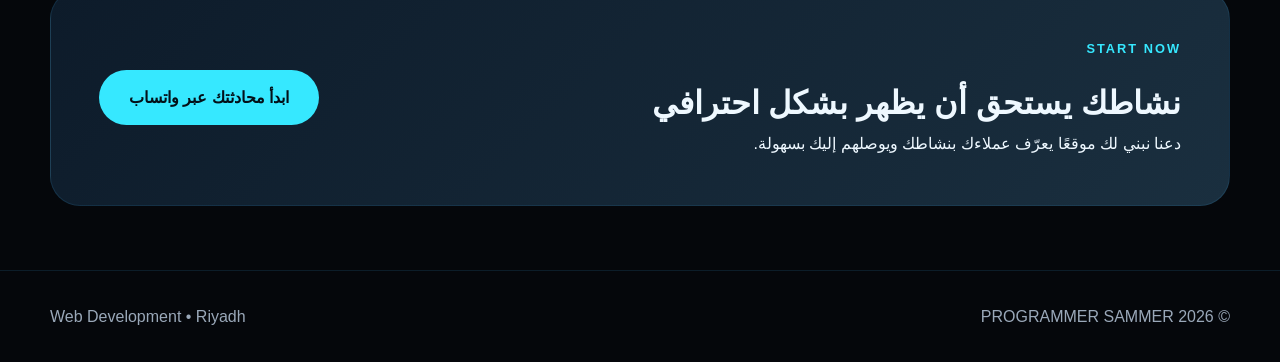
==== commit fd111369: "وصف التعديل الذي قمت به" ====
--- a/index.html
+++ b/index.html
@@ -17,7 +17,7 @@
   <meta property="og:url" content="https://programmersammer.com">
   <meta name="twitter:card" content="summary_large_image">
   
-  <link rel="icon" href="data:image/svg+xml,<svg xmlns='http://www.w3.org/2000/svg' viewBox='0 0 100 100'><text y='.9em' font-size='90'>💻</text></svg>">
+  <link rel="icon" type="image/jpeg" href="logo.jpg">
   <link rel="stylesheet" href="styles.css">
 </head>
 <body>
@@ -180,7 +180,7 @@
         <div>
           <div class="eyebrow">ABOUT SAMMER</div>
           <h2>لماذا PROGRAMMER SAMMER؟</h2>
-          <p class="about-text">أنا سامر عبدالعزيز، مطور مواقع إلكترونية، أركز على بناء مواقع تعريفية للمشاريع والمنشآت المحلية. هدفي ليس إنشاء موقع فقط، بل بناء واجهة واضحة تساعد العميل على معرفة نشاطك والوصول إليه والتواصل معك بسهولة.</p>
+          <p class="about-text">أنا المبرمج سامر، مطور مواقع إلكترونية، أركز على بناء مواقع تعريفية للمشاريع والمنشآت المحلية. هدفي ليس إنشاء موقع فقط، بل بناء واجهة واضحة تساعد العميل على معرفة نشاطك والوصول إليه والتواصل معك بسهولة.</p>
           
           <div class="credential-badge">
             <div>
@@ -192,7 +192,7 @@
                 <!-- النافذة المنبثقة (Overlay) -->
                 <div class="dropdown-overlay" id="credentialOverlay">
                   <div class="dropdown-modal">
-                    <button class="close-modal" id="closeModal">✕</button>
+                    
                     <img src="image.png" alt="وثيقة العمل الحر - PROGRAMMER SAMMER" class="credential-image-modal">
                     <p class="credential-caption">وثيقة ممارس حر معتمدة – رمز التوثيق: FL-290987510</p>
                   </div>
--- a/styles.css
+++ b/styles.css
@@ -328,4 +328,4 @@
   .credential-caption {
     font-size: 0.8rem;
   }
-}+}
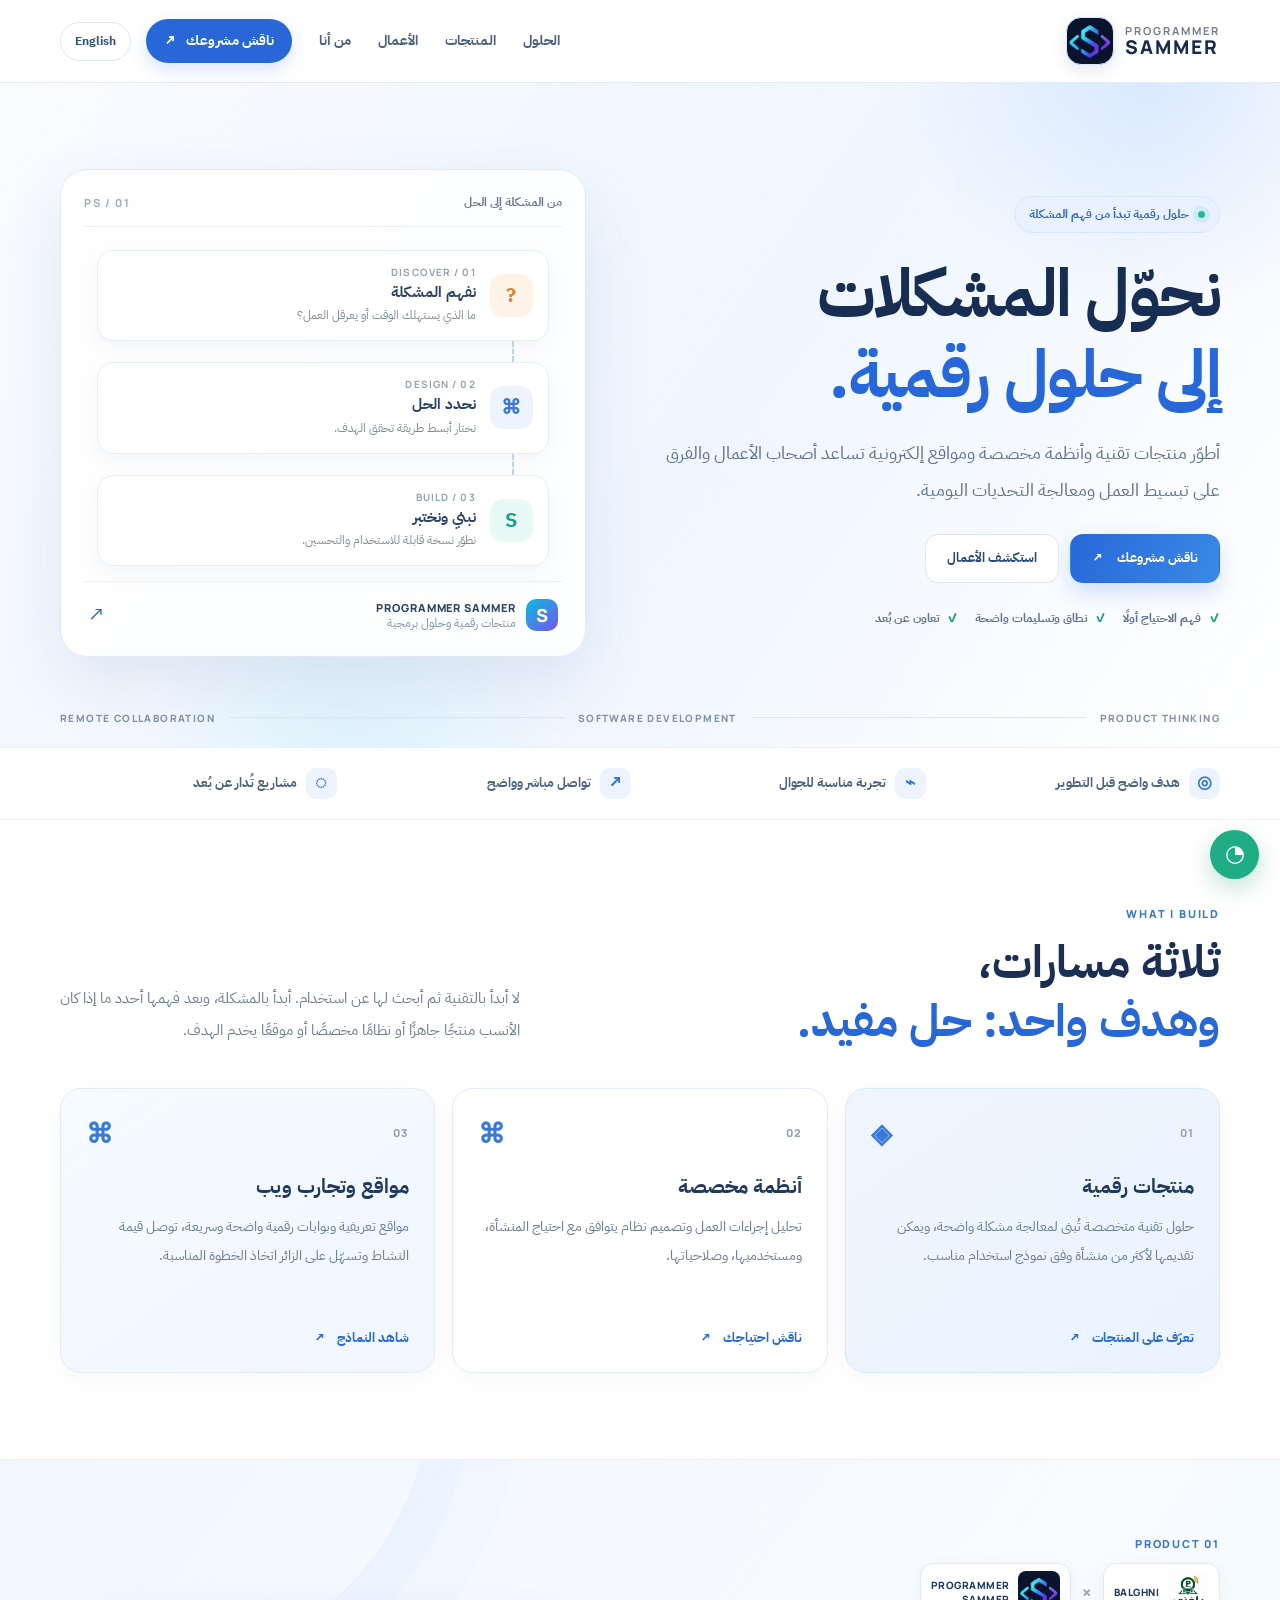
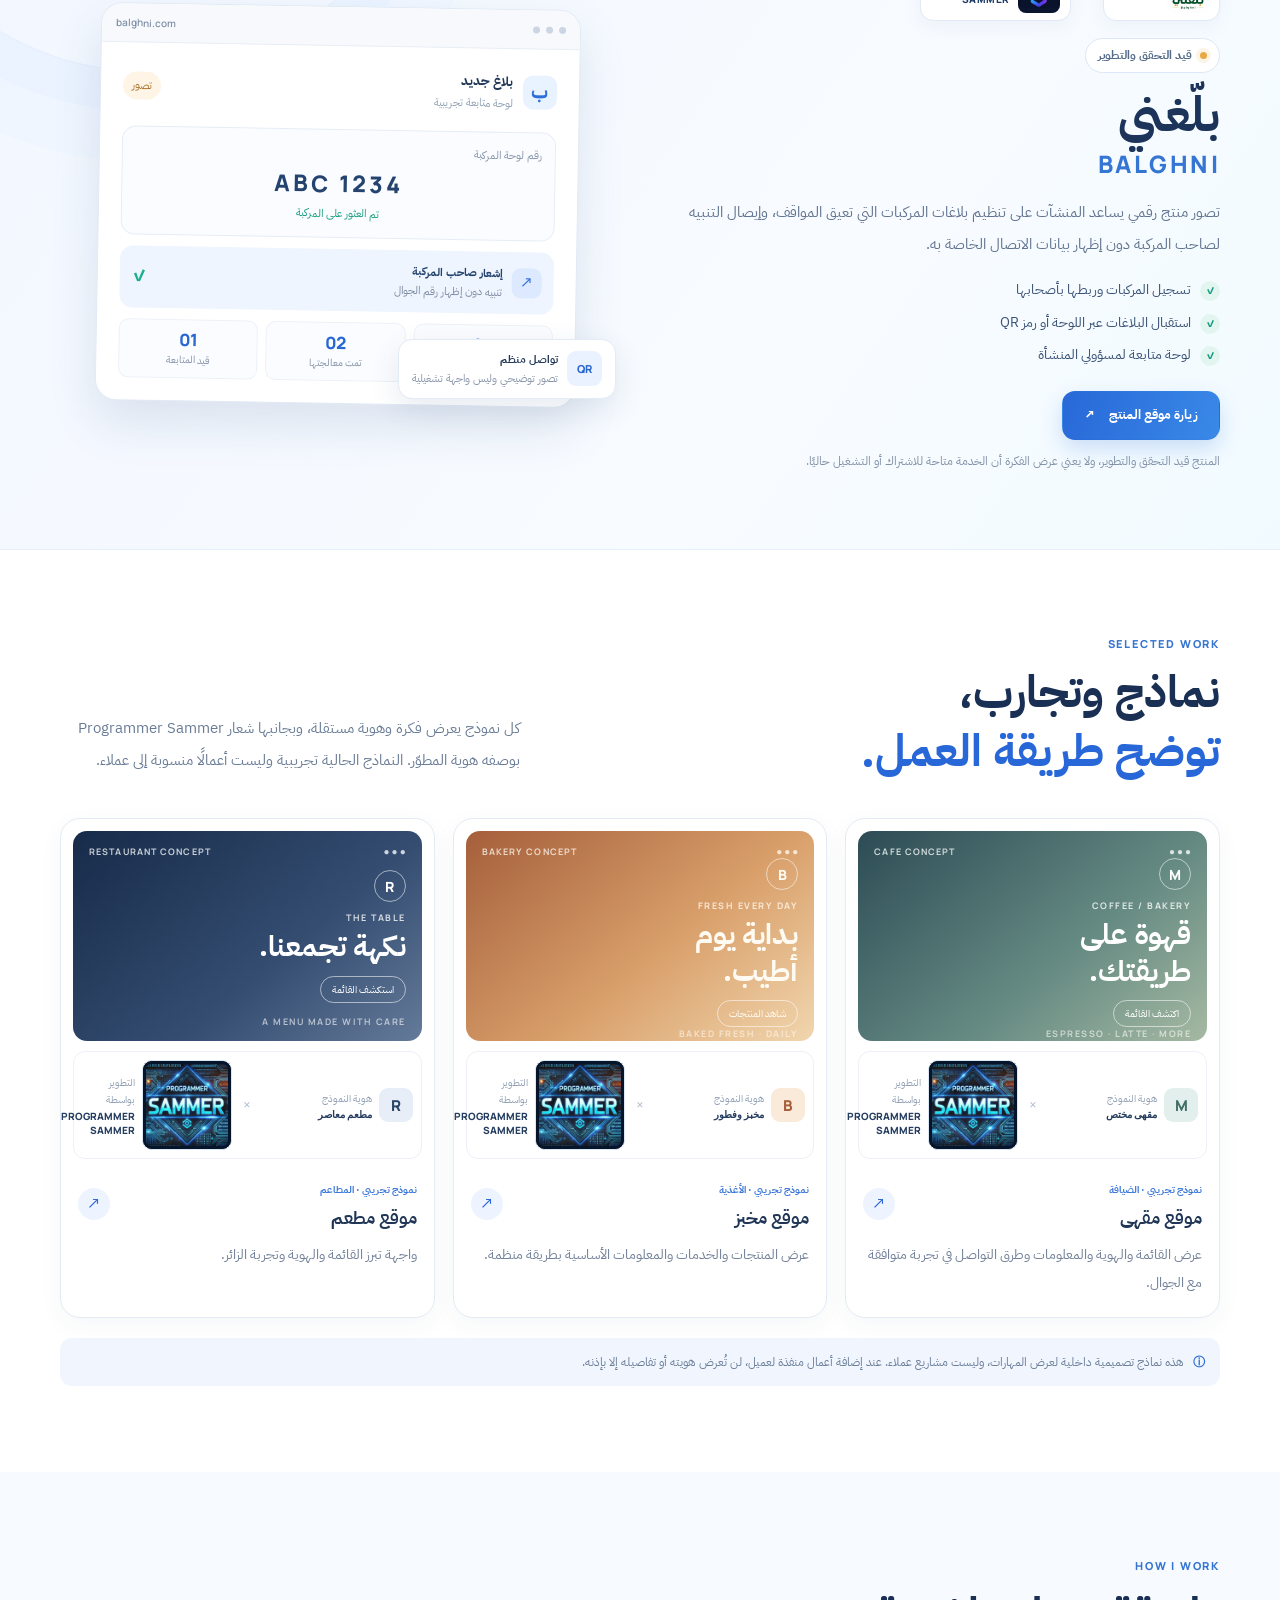
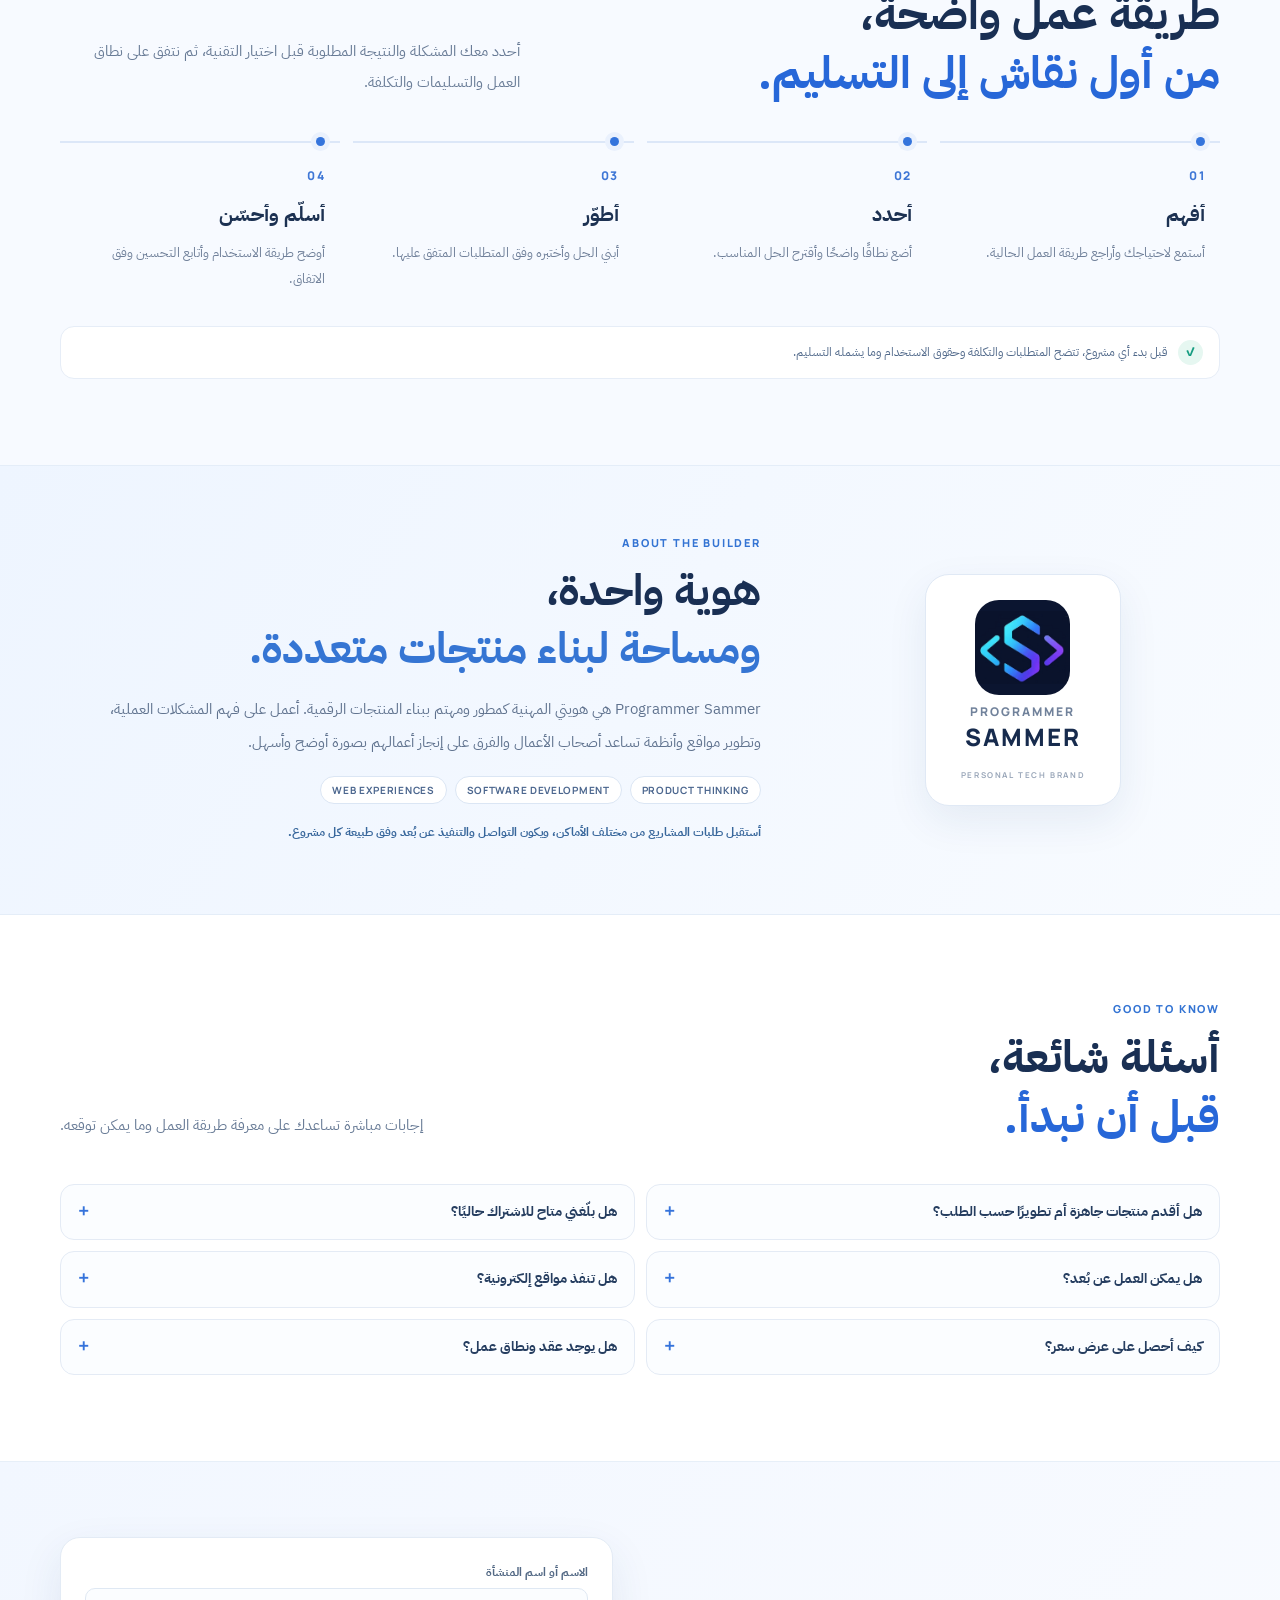
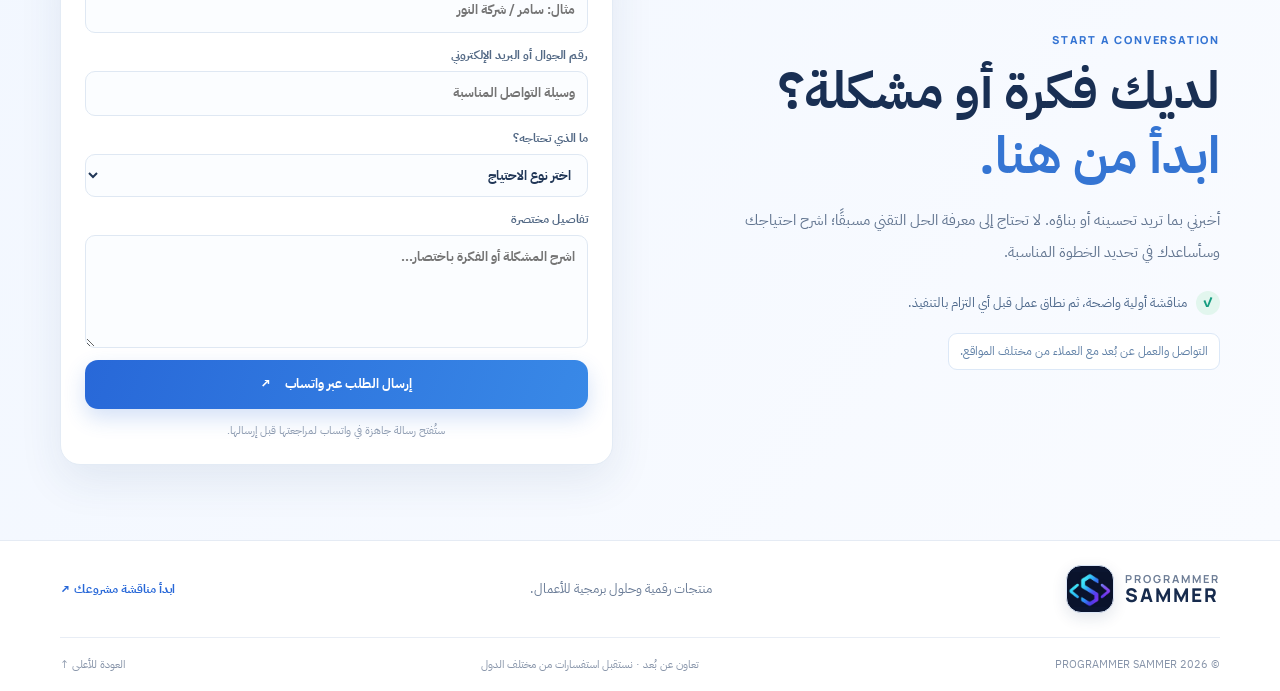
==== commit c838e579: "Add files via upload" ====
--- a/index.html
+++ b/index.html
@@ -3,267 +3,198 @@
 <head>
   <meta charset="utf-8">
   <meta name="viewport" content="width=device-width, initial-scale=1">
-  <title>PROGRAMMER SAMMER | تصميم وتطوير مواقع للمشاريع المحلية</title>
-  <meta name="description" content="أبني مواقع تعريفية احترافية للمقاهي والمطاعم والمخابز في الرياض. تصميم متجاوب، واتساب، خرائط، وثيقة عمل حر.">
-  
-  <!-- ===== قم بتغيير الرابط إلى دومينك الفعلي قبل النشر ===== -->
+  <meta name="theme-color" content="#f7faff">
+  <title>PROGRAMMER SAMMER | حلول ومنتجات رقمية</title>
+  <meta name="description" content="Programmer Sammer develops digital products, custom software systems and clear, useful websites for businesses and teams.">
   <link rel="canonical" href="https://programmersammer.com/">
-  
-  <!-- ===== Open Graph ===== -->
-  <meta property="og:title" content="PROGRAMMER SAMMER – مواقع احترافية لنشاطك">
-  <meta property="og:description" content="أبني مواقع تعريفية للمقاهي والمطاعم والمشاريع المحلية. جاهزة للجوال، مع واتساب وخرائط.">
-  <!-- ===== استبدل الرابط بصورة OG مخصصة (يفضل 1200x630) ===== -->
+  <link rel="icon" type="image/png" href="sammer-symbol.png">
+  <meta property="og:type" content="website">
+  <meta property="og:title" content="PROGRAMMER SAMMER | نحوّل المشكلات إلى حلول رقمية">
+  <meta property="og:description" content="منتجات تقنية، أنظمة مخصصة، وتجارب رقمية تساعد الأعمال على العمل بصورة أفضل.">
   <meta property="og:image" content="https://programmersammer.com/og-image.jpg">
-  <meta property="og:url" content="https://programmersammer.com">
+  <meta property="og:url" content="https://programmersammer.com/">
   <meta name="twitter:card" content="summary_large_image">
-  
-  <link rel="icon" type="image/jpeg" href="logo.jpg">
+  <link rel="preconnect" href="https://fonts.googleapis.com">
+  <link rel="preconnect" href="https://fonts.gstatic.com" crossorigin>
+  <link href="https://fonts.googleapis.com/css2?family=IBM+Plex+Sans+Arabic:wght@400;500;600;700&family=Manrope:wght@400;500;600;700;800&display=swap" rel="stylesheet">
   <link rel="stylesheet" href="styles.css">
+  <script type="application/ld+json">
+  {
+    "@context":"https://schema.org",
+    "@type":"Person",
+    "name":"Programmer Sammer",
+    "url":"https://programmersammer.com/",
+    "jobTitle":"Software Developer and Digital Product Builder",
+    "description":"Digital products, custom software systems and web experiences for businesses and teams.",
+    "knowsAbout":["Software development","Web development","Digital products","Business process solutions"]
+  }
+  </script>
 </head>
 <body>
-  <header class="nav-wrap">
-    <nav class="container nav">
-      <a class="brand" href="#top">
-        <img src="logo.jpg" alt="PROGRAMMER SAMMER">
-        <span>PROGRAMMER <b>SAMMER</b></span>
+  <a class="skip-link" href="#main" data-i18n="skip">تجاوز إلى المحتوى</a>
+  <header class="site-header">
+    <div class="container nav-wrap">
+      <a class="brand" href="#home" aria-label="PROGRAMMER SAMMER - الرئيسية">
+        <span class="brand-mark"><img src="sammer-symbol.png" alt=""></span>
+        <span class="brand-type"><strong>PROGRAMMER</strong><b>SAMMER</b></span>
       </a>
-      <input type="checkbox" id="nav-toggle" hidden>
-      <label for="nav-toggle" class="nav-toggle-label">
-        <span></span><span></span><span></span>
-      </label>
-      <div class="nav-links" id="nav-links">
-        <a href="#services">الخدمات</a>
-        <a href="#work">أعمالي</a>
-        <a href="#about">من أنا</a>
-        <a href="#pricing">الباقات</a>
-        <a class="btn btn-small" href="#contact">أرني كيف سيبدو نشاطي</a>
-      </div>
-    </nav>
+      <div class="header-actions">
+        <nav class="main-nav" id="mainNav" aria-label="القائمة الرئيسية">
+          <a href="#solutions" data-i18n="nav_solutions">الحلول</a>
+          <a href="#products" data-i18n="nav_products">المنتجات</a>
+          <a href="#work" data-i18n="nav_work">الأعمال</a>
+          <a href="#about" data-i18n="nav_about">من أنا</a>
+          <a href="#contact" class="nav-cta" data-i18n="nav_contact">ناقش مشروعك <span>↗</span></a>
+        </nav>
+        <button class="language-toggle" id="languageToggle" type="button" aria-label="Switch language">English</button>
+        <button class="menu-toggle" id="menuToggle" aria-label="فتح القائمة" aria-expanded="false" aria-controls="mainNav"><span></span><span></span><span></span></button>
+      </div>
+    </div>
   </header>
 
-  <main id="top">
-    <section class="hero">
-      <div class="container hero-grid">
-        <div>
-          <div class="eyebrow">WEB DEVELOPMENT • RIYADH</div>
-          <h1>موقع احترافي يجعل <span>نشاطك جاهزًا</span> لعملاء اليوم.</h1>
-          <p class="lead">من المنيو وخرائط Google إلى واتساب ومعلومات نشاطك — أبني لك حضورًا رقميًا واضحًا ومناسبًا للجوال.</p>
+  <main id="main">
+    <section class="hero" id="home">
+      <div class="hero-orb orb-a"></div><div class="hero-orb orb-b"></div>
+      <div class="container hero-layout">
+        <div class="hero-copy">
+          <div class="eyebrow" data-i18n="hero_eyebrow"><span class="pulse-dot"></span> حلول رقمية تبدأ من فهم المشكلة</div>
+          <h1 data-i18n="hero_title">نحوّل المشكلات<br><span>إلى حلول رقمية.</span></h1>
+          <p class="hero-lead" data-i18n="hero_lead">أطوّر منتجات تقنية وأنظمة مخصصة ومواقع إلكترونية تساعد أصحاب الأعمال والفرق على تبسيط العمل ومعالجة التحديات اليومية.</p>
           <div class="hero-actions">
-            <a class="btn" href="#contact">أرني كيف سيبدو نشاطي</a>
-            <a class="btn btn-outline" href="#work">شاهد النماذج</a>
-          </div>
-          <div class="trust-row">
-            <span>✓ متوافق مع الجوال</span>
-            <span>✓ واتساب وخرائط</span>
-            <span>✓ تصميم مخصص</span>
-          </div>
-        </div>
-        <div class="hero-card">
-          <div class="browser-frame">
-            <div class="browser-top">
-              <span class="red"></span><span class="yellow"></span><span class="green"></span>
-              <span class="browser-url">yourcafe.sammer.dev</span>
-            </div>
-            <div class="mockup-content">
-              <div class="mockup-header"><div class="mockup-logo"></div><div class="mockup-nav"><span></span><span></span><span></span></div></div>
-              <div class="mockup-hero"><h4>☕ Coffee House</h4><p>قهوة مختصة • منيو • موقع</p><div class="mockup-buttons"><div>تواصل واتساب</div></div></div>
-              <div class="mockup-cards"><div class="mockup-card"><i></i><span>اسبريسو</span></div><div class="mockup-card"><i></i><span>لاتيه</span></div><div class="mockup-card"><i></i><span>كرواسان</span></div></div>
-            </div>
-          </div>
-          <div class="badge-float">● موقع جاهز لنشاطك</div>
-        </div>
-      </div>
-    </section>
-
-    <section class="section section-dark" style="padding: 3rem 0;">
-      <div class="container" style="text-align:center;">
-        <div class="eyebrow">PERFECT FOR YOU IF</div>
-        <h2 style="font-size:2rem;">هذا الموقع مناسب لك إذا:</h2>
-        <div style="display:grid; grid-template-columns: repeat(auto-fit, minmax(200px,1fr)); gap:1.5rem; margin-top:2rem;">
-          <div style="background:var(--card); padding:1.5rem; border-radius:16px; border:1px solid var(--line);">✅ لديك نشاط قائم ولا تملك موقعًا.</div>
-          <div style="background:var(--card); padding:1.5rem; border-radius:16px; border:1px solid var(--line);">✅ تعتمد فقط على Instagram أو WhatsApp.</div>
-          <div style="background:var(--card); padding:1.5rem; border-radius:16px; border:1px solid var(--line);">✅ تريد عرض المنيو والخدمات والموقع بطريقة احترافية.</div>
-          <div style="background:var(--card); padding:1.5rem; border-radius:16px; border:1px solid var(--line);">✅ تريد رابطًا واحدًا ترسله للعملاء يوضح كل شيء.</div>
-        </div>
-      </div>
-    </section>
-
-    <section class="section" id="services">
+            <a class="button button-primary" href="#contact" data-i18n="hero_cta">ناقش مشروعك <span>↗</span></a>
+            <a class="button button-secondary" href="#work" data-i18n="hero_work">استكشف الأعمال</a>
+          </div>
+          <div class="hero-points">
+            <span data-i18n="hero_point1"><i>✓</i> فهم الاحتياج أولًا</span>
+            <span data-i18n="hero_point2"><i>✓</i> نطاق وتسليمات واضحة</span>
+            <span data-i18n="hero_point3"><i>✓</i> تعاون عن بُعد</span>
+          </div>
+        </div>
+        <div class="hero-visual" aria-label="مراحل تطوير الحل الرقمي">
+          <div class="visual-head"><span data-i18n="visual_label">من المشكلة إلى الحل</span><span>PS / 01</span></div>
+          <div class="journey">
+            <div class="journey-step"><span class="journey-icon icon-problem">?</span><div><small>01 / DISCOVER</small><b data-i18n="step_problem">نفهم المشكلة</b><p data-i18n="step_problem_sub">ما الذي يستهلك الوقت أو يعرقل العمل؟</p></div></div>
+            <div class="journey-link"><span></span></div>
+            <div class="journey-step"><span class="journey-icon icon-plan">⌘</span><div><small>02 / DESIGN</small><b data-i18n="step_plan">نحدد الحل</b><p data-i18n="step_plan_sub">نختار أبسط طريقة تحقق الهدف.</p></div></div>
+            <div class="journey-link"><span></span></div>
+            <div class="journey-step"><span class="journey-icon icon-build">S</span><div><small>03 / BUILD</small><b data-i18n="step_build">نبني ونختبر</b><p data-i18n="step_build_sub">نطوّر نسخة قابلة للاستخدام والتحسين.</p></div></div>
+          </div>
+          <div class="visual-foot"><span class="mini-s-mark">S</span><div><b>PROGRAMMER SAMMER</b><small data-i18n="visual_foot">منتجات رقمية وحلول برمجية</small></div><span class="visual-arrow">↗</span></div>
+        </div>
+      </div>
+      <div class="container hero-bottom"><span>PRODUCT THINKING</span><i></i><span>SOFTWARE DEVELOPMENT</span><i></i><span>REMOTE COLLABORATION</span></div>
+    </section>
+
+    <section class="value-strip">
+      <div class="container value-grid">
+        <div><span class="value-icon">◎</span><span data-i18n="value1">هدف واضح قبل التطوير</span></div>
+        <div><span class="value-icon">⌁</span><span data-i18n="value2">تجربة مناسبة للجوال</span></div>
+        <div><span class="value-icon">↗</span><span data-i18n="value3">تواصل مباشر وواضح</span></div>
+        <div><span class="value-icon">◌</span><span data-i18n="value4">مشاريع تُدار عن بُعد</span></div>
+      </div>
+    </section>
+
+    <section class="section" id="solutions">
       <div class="container">
-        <div class="section-head"><div><div class="eyebrow">FOR WHOM</div><h2>موقعك مصمم لنشاطك</h2></div><p>نفهم طبيعة عملك ونبني لك ما يناسبك.</p></div>
-        <div class="cards four-cards">
-          <article class="service"><span>☕</span><h3>المقاهي</h3><p>موقع يعرض المنيو والموقع والصور ووسائل التواصل.</p></article>
-          <article class="service"><span>🍽️</span><h3>المطاعم</h3><p>واجهة احترافية لعرض الأطباق والخدمات ومعلومات النشاط.</p></article>
-          <article class="service"><span>🥐</span><h3>المخابز والفطائر</h3><p>اعرض منتجاتك وموقعك وطرق التواصل بطريقة جذابة.</p></article>
-          <article class="service"><span>🏪</span><h3>المشاريع المحلية</h3><p>موقع تعريفي يجعل العملاء يعرفونك ويصلون إليك بسهولة.</p></article>
-        </div>
-      </div>
-    </section>
-
-    <section class="section section-dark">
-      <div class="container problem-solution">
-        <div><div class="eyebrow">PROBLEM → SOLUTION</div><h2>نشاطك موجود... لكن هل يظهر بالشكل الذي يستحقه؟</h2></div>
-        <p>كثير من الأنشطة تعتمد فقط على Instagram أو WhatsApp، بينما يحتاج العميل مكانًا واضحًا يعرف منه الخدمات، المنيو، الموقع، أوقات العمل وطرق التواصل. أبني لك هذا المكان.</p>
-        <div class="solution-grid">
-          <span>📋 معلومات النشاط</span><span>📖 المنيو والخدمات</span>
-          <span>🖼️ الصور</span><span>📍 الموقع على الخريطة</span>
-          <span>💬 واتساب</span><span>🔗 روابط التواصل</span>
-        </div>
-      </div>
-    </section>
-
-    <section id="work" class="section">
+        <div class="section-heading">
+          <div><span class="section-kicker">WHAT I BUILD</span><h2 data-i18n="solutions_title">ثلاثة مسارات،<br><em>وهدف واحد: حل مفيد.</em></h2></div>
+          <p data-i18n="solutions_intro">لا أبدأ بالتقنية ثم أبحث لها عن استخدام. أبدأ بالمشكلة، وبعد فهمها أحدد ما إذا كان الأنسب منتجًا جاهزًا أو نظامًا مخصصًا أو موقعًا يخدم الهدف.</p>
+        </div>
+        <div class="service-grid">
+          <article class="service-card service-primary"><div class="service-top"><span>01</span><span class="service-symbol">◈</span></div><h3 data-i18n="service1_title">منتجات رقمية</h3><p data-i18n="service1_text">حلول تقنية متخصصة تُبنى لمعالجة مشكلة واضحة، ويمكن تقديمها لأكثر من منشأة وفق نموذج استخدام مناسب.</p><a href="#products" class="inline-link" data-i18n="service1_link">تعرّف على المنتجات <span>↗</span></a></article>
+          <article class="service-card"><div class="service-top"><span>02</span><span class="service-symbol">⌘</span></div><h3 data-i18n="service2_title">أنظمة مخصصة</h3><p data-i18n="service2_text">تحليل إجراءات العمل وتصميم نظام يتوافق مع احتياج المنشأة، ومستخدميها، وصلاحياتها.</p><a href="#contact" class="inline-link" data-i18n="service2_link">ناقش احتياجك <span>↗</span></a></article>
+          <article class="service-card service-soft"><div class="service-top"><span>03</span><span class="service-symbol">⌘</span></div><h3 data-i18n="service3_title">مواقع وتجارب ويب</h3><p data-i18n="service3_text">مواقع تعريفية وبوابات رقمية واضحة وسريعة، توصل قيمة النشاط وتسهّل على الزائر اتخاذ الخطوة المناسبة.</p><a href="#work" class="inline-link" data-i18n="service3_link">شاهد النماذج <span>↗</span></a></article>
+        </div>
+      </div>
+    </section>
+
+    <section class="product-section" id="products">
+      <div class="container product-layout">
+        <div class="product-copy">
+          <span class="section-kicker">PRODUCT 01</span>
+          <div class="product-brand-pair">
+            <div class="product-brand-logo"><img src="balghni-logo.jpg" alt="شعار بلّغني"><span>BALGHNI</span></div>
+            <span class="pair-divider">×</span>
+            <div class="product-brand-logo maker-logo"><img src="sammer-symbol.png" alt="رمز S"><span>PROGRAMMER<br>SAMMER</span></div>
+          </div>
+          <div class="product-state"><span></span><b data-i18n="product_state">قيد التحقق والتطوير</b></div>
+          <h2 data-i18n="product_title">بلّغني <em>BALGHNI</em></h2>
+          <p data-i18n="product_text">تصور منتج رقمي يساعد المنشآت على تنظيم بلاغات المركبات التي تعيق المواقف، وإيصال التنبيه لصاحب المركبة دون إظهار بيانات الاتصال الخاصة به.</p>
+          <ul class="product-points">
+            <li data-i18n="product_point1">تسجيل المركبات وربطها بأصحابها</li>
+            <li data-i18n="product_point2">استقبال البلاغات عبر اللوحة أو رمز QR</li>
+            <li data-i18n="product_point3">لوحة متابعة لمسؤولي المنشأة</li>
+          </ul>
+          <a class="button button-primary" href="https://balghni.com/" target="_blank" rel="noopener" data-i18n="product_link">زيارة موقع المنتج <span>↗</span></a>
+          <small class="product-disclaimer" data-i18n="product_note">المنتج قيد التحقق والتطوير، ولا يعني عرض الفكرة أن الخدمة متاحة للاشتراك أو التشغيل حاليًا.</small>
+        </div>
+        <div class="product-visual" aria-label="تصور واجهة بلّغني">
+          <div class="product-window"><div class="window-bar"><span></span><span></span><span></span><b>balghni.com</b></div><div class="parking-ui"><div class="parking-heading"><span class="mini-brand">ب</span><div><b data-i18n="mock_report">بلاغ جديد</b><small data-i18n="mock_branch">لوحة متابعة تجريبية</small></div><span class="status-pill" data-i18n="mock_demo">تصور</span></div><div class="plate-box"><small data-i18n="mock_plate">رقم لوحة المركبة</small><strong>ABC 1234</strong><span data-i18n="mock_found">تم العثور على المركبة</span></div><div class="notify-box"><span class="notify-icon">↗</span><div><b data-i18n="mock_notify">إشعار صاحب المركبة</b><small data-i18n="mock_privacy">تنبيه دون إظهار رقم الجوال</small></div><span class="tiny-check">✓</span></div><div class="parking-stats"><div><b>03</b><small data-i18n="mock_stat1">بلاغات اليوم</small></div><div><b>02</b><small data-i18n="mock_stat2">تمت معالجتها</small></div><div><b>01</b><small data-i18n="mock_stat3">قيد المتابعة</small></div></div></div></div>
+          <div class="product-float"><span>QR</span><div><b data-i18n="mock_float_title">تواصل منظم</b><small data-i18n="mock_float_sub">تصور توضيحي وليس واجهة تشغيلية</small></div></div>
+        </div>
+      </div>
+    </section>
+
+    <section class="section work-section" id="work">
       <div class="container">
-        <div class="section-head"><div><div class="eyebrow">DEMO PROJECTS</div><h2>نماذج من المواقع التي نستطيع تنفيذها</h2></div><p>شاهد بنفسك أسلوب العمل وجودة التصميم.</p></div>
-        <div class="demo-grid">
-          <a class="demo" href="demos/cafe.html">
-            <div class="demo-preview" style="background:linear-gradient(135deg,#2d1f14,#5a3f2b); color:#fff; padding:1rem; border-radius:12px; text-align:center; margin-bottom:1rem;">
-              <span style="font-size:2.5rem;">☕</span>
-              <p style="font-size:0.8rem; opacity:0.8;">مقهى مختص</p>
-            </div>
-            <div class="demo-tag">COFFEE</div>
-            <h3>نموذج كوفي</h3>
-            <p>واجهة أنيقة + منيو + موقع + واتساب</p>
-            <span>شاهد الموقع ←</span>
-          </a>
-          <a class="demo" href="demos/bakery.html">
-            <div class="demo-preview" style="background:linear-gradient(135deg,#f3d7b5,#eac8a2); color:#3a2c1e; padding:1rem; border-radius:12px; text-align:center; margin-bottom:1rem;">
-              <span style="font-size:2.5rem;">🥐</span>
-              <p style="font-size:0.8rem; opacity:0.8;">مخبز وفطائر</p>
-            </div>
-            <div class="demo-tag">BREAKFAST</div>
-            <h3>نموذج فطائر وفطور</h3>
-            <p>منتجات صباحية + طلب سريع + معلومات الفرع</p>
-            <span>شاهد الموقع ←</span>
-          </a>
-          <a class="demo" href="demos/restaurant.html">
-            <div class="demo-preview" style="background:radial-gradient(circle at 20% 30%, #2a2a2a, #0d0d0d); color:#fff; padding:1rem; border-radius:12px; text-align:center; margin-bottom:1rem;">
-              <span style="font-size:2.5rem;">🍽️</span>
-              <p style="font-size:0.8rem; opacity:0.8;">مطعم راقٍ</p>
-            </div>
-            <div class="demo-tag">RESTAURANT</div>
-            <h3>نموذج مطعم</h3>
-            <p>قائمة طعام + معرض صور + بيانات التواصل</p>
-            <span>شاهد الموقع ←</span>
-          </a>
-        </div>
-      </div>
-    </section>
-
-    <section class="section section-dark" style="text-align:center;">
+        <div class="section-heading"><div><span class="section-kicker">SELECTED WORK</span><h2 data-i18n="work_title">نماذج وتجارب،<br><em>توضح طريقة العمل.</em></h2></div><p data-i18n="work_intro">كل نموذج يعرض فكرة وهوية مستقلة، وبجانبها شعار Programmer Sammer بوصفه هوية المطوّر. النماذج الحالية تجريبية وليست أعمالًا منسوبة إلى عملاء.</p></div>
+        <div class="work-grid">
+          <article class="work-card"><a class="work-preview preview-cafe" href="demos/cafe.html" target="_blank" rel="noopener" aria-label="مشاهدة نموذج المقهى"><div class="preview-top"><span>● ● ●</span><small>CAFE CONCEPT</small></div><div class="preview-content"><span class="preview-logo cafe-logo">M</span><small>COFFEE / BAKERY</small><strong data-i18n="cafe_mock_title">قهوة على<br>طريقتك.</strong><span class="preview-cta" data-i18n="preview_menu">اكتشف القائمة</span></div><div class="preview-bottom">ESPRESSO · LATTE · MORE</div></a><div class="work-meta"><div class="project-brand"><span class="project-monogram monogram-cafe">M</span><span><small data-i18n="project_identity">هوية النموذج</small><b data-i18n="cafe_brand">مقهى مختص</b></span></div><span class="brand-plus">×</span><div class="maker-brand"><a class="maker-logo-link" href="sammer-full-logo.jpg" target="_blank" rel="noopener" aria-label="فتح شعار PROGRAMMER SAMMER بالحجم الكامل"><img src="sammer-full-logo.jpg" alt="الشعار الكامل الأصلي لـ PROGRAMMER SAMMER" loading="lazy" decoding="async"></a><span><small data-i18n="developer_identity">التطوير بواسطة</small><b>PROGRAMMER SAMMER</b></span></div></div><div class="work-info"><div><span class="work-type" data-i18n="demo_hospitality">نموذج تجريبي · الضيافة</span><h3 data-i18n="cafe_title">موقع مقهى</h3></div><a class="round-link" href="demos/cafe.html" target="_blank" rel="noopener" aria-label="مشاهدة نموذج المقهى">↗</a></div><p data-i18n="cafe_desc">عرض القائمة والهوية والمعلومات وطرق التواصل في تجربة متوافقة مع الجوال.</p></article>
+          <article class="work-card"><a class="work-preview preview-bakery" href="demos/bakery.html" target="_blank" rel="noopener" aria-label="مشاهدة نموذج المخبز"><div class="preview-top"><span>● ● ●</span><small>BAKERY CONCEPT</small></div><div class="preview-content"><span class="preview-logo bakery-logo">B</span><small>FRESH EVERY DAY</small><strong data-i18n="bakery_mock_title">بداية يوم<br>أطيب.</strong><span class="preview-cta" data-i18n="preview_products">شاهد المنتجات</span></div><div class="preview-bottom">BAKED FRESH · DAILY</div></a><div class="work-meta"><div class="project-brand"><span class="project-monogram monogram-bakery">B</span><span><small data-i18n="project_identity">هوية النموذج</small><b data-i18n="bakery_brand">مخبز وفطور</b></span></div><span class="brand-plus">×</span><div class="maker-brand"><a class="maker-logo-link" href="sammer-full-logo.jpg" target="_blank" rel="noopener" aria-label="فتح شعار PROGRAMMER SAMMER بالحجم الكامل"><img src="sammer-full-logo.jpg" alt="الشعار الكامل الأصلي لـ PROGRAMMER SAMMER" loading="lazy" decoding="async"></a><span><small data-i18n="developer_identity">التطوير بواسطة</small><b>PROGRAMMER SAMMER</b></span></div></div><div class="work-info"><div><span class="work-type" data-i18n="demo_food">نموذج تجريبي · الأغذية</span><h3 data-i18n="bakery_title">موقع مخبز</h3></div><a class="round-link" href="demos/bakery.html" target="_blank" rel="noopener" aria-label="مشاهدة نموذج المخبز">↗</a></div><p data-i18n="bakery_desc">عرض المنتجات والخدمات والمعلومات الأساسية بطريقة منظمة.</p></article>
+          <article class="work-card"><a class="work-preview preview-restaurant" href="demos/restaurant.html" target="_blank" rel="noopener" aria-label="مشاهدة نموذج المطعم"><div class="preview-top"><span>● ● ●</span><small>RESTAURANT CONCEPT</small></div><div class="preview-content"><span class="preview-logo restaurant-logo">R</span><small>THE TABLE</small><strong data-i18n="restaurant_mock_title">نكهة تجمعنا.</strong><span class="preview-cta" data-i18n="preview_explore">استكشف القائمة</span></div><div class="preview-bottom">A MENU MADE WITH CARE</div></a><div class="work-meta"><div class="project-brand"><span class="project-monogram monogram-rest">R</span><span><small data-i18n="project_identity">هوية النموذج</small><b data-i18n="restaurant_brand">مطعم معاصر</b></span></div><span class="brand-plus">×</span><div class="maker-brand"><a class="maker-logo-link" href="sammer-full-logo.jpg" target="_blank" rel="noopener" aria-label="فتح شعار PROGRAMMER SAMMER بالحجم الكامل"><img src="sammer-full-logo.jpg" alt="الشعار الكامل الأصلي لـ PROGRAMMER SAMMER" loading="lazy" decoding="async"></a><span><small data-i18n="developer_identity">التطوير بواسطة</small><b>PROGRAMMER SAMMER</b></span></div></div><div class="work-info"><div><span class="work-type" data-i18n="demo_restaurant">نموذج تجريبي · المطاعم</span><h3 data-i18n="restaurant_title">موقع مطعم</h3></div><a class="round-link" href="demos/restaurant.html" target="_blank" rel="noopener" aria-label="مشاهدة نموذج المطعم">↗</a></div><p data-i18n="restaurant_desc">واجهة تبرز القائمة والهوية وتجربة الزائر.</p></article>
+        </div>
+        <div class="work-note"><span>ⓘ</span><p data-i18n="work_note">هذه نماذج تصميمية داخلية لعرض المهارات، وليست مشاريع عملاء. عند إضافة أعمال منفذة لعميل، لن تُعرض هويته أو تفاصيله إلا بإذنه.</p></div>
+      </div>
+    </section>
+
+    <section class="process-section section">
       <div class="container">
-        <div class="eyebrow">YOUR TURN</div>
-        <h2 style="font-size:2.5rem;">هل تريد أن ترى موقع نشاطك قبل أن تقرر؟</h2>
-        <p style="color:var(--muted); max-width:600px; margin:1rem auto;">أرسل اسم نشاطك ونوعه، وسنتحدث معك عن الشكل المناسب للموقع.</p>
-        <a class="btn" href="#contact" style="margin-top:1.5rem;">احصل على نموذج لنشاطك</a>
-      </div>
-    </section>
-
-    <section class="section">
-      <div class="container">
-        <div class="section-head"><div><div class="eyebrow">VALUE</div><h2>ماذا سيحصل عليه نشاطك؟</h2></div><p>كل ما يحتاجه العميل ليتواصل معك بثقة.</p></div>
-        <div class="value-grid">
-          <div class="value-item">📱 <h4>تصميم للجوال</h4><p>لأن أغلب العملاء سيزورون الموقع من الهاتف.</p></div>
-          <div class="value-item">📍 <h4>Google Maps</h4><p>ليصل العميل إلى موقعك بسهولة.</p></div>
-          <div class="value-item">💬 <h4>WhatsApp</h4><p>للتواصل المباشر والفوري.</p></div>
-          <div class="value-item">📋 <h4>منيو وخدمات</h4><p>عرض واضح لما تقدمه.</p></div>
-          <div class="value-item">🖼️ <h4>معرض صور</h4><p>إظهار منتجاتك ومكانك.</p></div>
-          <div class="value-item">🔗 <h4>روابط التواصل</h4><p>Instagram وغيرها من المنصات.</p></div>
-        </div>
-      </div>
-    </section>
-
-    <!-- ===== من أنا + الوثيقة (مع نافذة منبثقة) ===== -->
-    <section id="about" class="section section-dark">
-      <div class="container about-grid">
-        <div class="about-photo"><img src="PRORAMMER SAMMER.jpg" alt="PROGRAMMER SAMMER"></div>
-        <div>
-          <div class="eyebrow">ABOUT SAMMER</div>
-          <h2>لماذا PROGRAMMER SAMMER؟</h2>
-          <p class="about-text">أنا المبرمج سامر، مطور مواقع إلكترونية، أركز على بناء مواقع تعريفية للمشاريع والمنشآت المحلية. هدفي ليس إنشاء موقع فقط، بل بناء واجهة واضحة تساعد العميل على معرفة نشاطك والوصول إليه والتواصل معك بسهولة.</p>
-          
-          <div class="credential-badge">
-            <div>
-              <b>✅ وثيقة العمل الحر</b>
-              <span>متخصص في برمجة وتطوير المواقع الإلكترونية</span>
-              <!-- زر عرض الوثيقة مع نافذة منبثقة -->
-              <div class="dropdown-wrapper">
-                <button class="dropdown-btn" id="credentialToggle">عرض الوثيقة ←</button>
-                <!-- النافذة المنبثقة (Overlay) -->
-                <div class="dropdown-overlay" id="credentialOverlay">
-                  <div class="dropdown-modal">
-                    
-                    <img src="image.png" alt="وثيقة العمل الحر - PROGRAMMER SAMMER" class="credential-image-modal">
-                    <p class="credential-caption">وثيقة ممارس حر معتمدة – رمز التوثيق: FL-290987510</p>
-                  </div>
-                </div>
-              </div>
-            </div>
-          </div>
-        </div>
-      </div>
-    </section>
-
-    <section class="section">
-      <div class="container">
-        <div class="section-head"><div><div class="eyebrow">HOW WE WORK</div><h2>أربع خطوات لموقعك</h2></div><p>عملية واضحة وسلسة من البداية حتى التسليم.</p></div>
-        <div class="steps">
-          <div class="step"><span>01</span><h4>تواصل</h4><p>ترسل لي معلومات نشاطك واحتياجاتك.</p></div>
-          <div class="step"><span>02</span><h4>التخطيط</h4><p>نحدد الصفحات والمحتوى المناسب.</p></div>
-          <div class="step"><span>03</span><h4>التطوير</h4><p>أبني الموقع وأجعله مناسبًا للجوال.</p></div>
-          <div class="step"><span>04</span><h4>التسليم</h4><p>تراجع الموقع وننفذ التعديلات المتفق عليها.</p></div>
-        </div>
-      </div>
-    </section>
-
-    <section id="pricing" class="section section-dark">
-      <div class="container">
-        <div class="section-head"><div><div class="eyebrow">PRICING</div><h2>باقات مبدئية</h2></div><p>ابتداءً من هذه الأسعار، حسب احتياجات نشاطك.</p></div>
-        <div class="price-grid">
-          <div class="price-card"><h3>بداية</h3><div class="price">799 <small>ر.س</small></div><ul><li><strong>حضور رقمي بسيط لنشاطك</strong></li><li>صفحة تعريفية</li><li>معلومات النشاط</li><li>واتساب + خرائط</li></ul><a href="#contact" class="btn btn-outline">احصل على نموذج</a></div>
-          <div class="price-card featured"><div class="badge">الأكثر طلبًا</div><h3>احترافية</h3><div class="price">1,299 <small>ر.س</small></div><ul><li><strong>موقع متكامل لعرض نشاطك وتحويل الزائر إلى عميل</strong></li><li>صفحات متعددة</li><li>منيو / خدمات</li><li>معرض صور</li><li>واتساب + خرائط</li></ul><a href="#contact" class="btn">احصل على نموذج</a></div>
-          <div class="price-card"><h3>متقدمة</h3><div class="price">1,999 <small>ر.س</small></div><ul><li><strong>موقع مخصص للمشاريع التي تحتاج تجربة وخصائص إضافية</strong></li><li>تخصيص كامل</li><li>إضافات حسب الطلب</li></ul><a href="#contact" class="btn btn-outline">احصل على نموذج</a></div>
-        </div>
-        <p style="text-align:center; color:var(--muted); margin-top:2rem;">* السعر النهائي يحدد حسب احتياجات النشاط ومحتوى الموقع.<br><small>الاستضافة والدومين والخدمات الإضافية تُحدد حسب المشروع.</small></p>
-      </div>
-    </section>
-
-    <section class="section" style="text-align:center;">
-      <div class="container">
-        <div class="eyebrow">MAINTENANCE</div>
-        <h2>بعد إطلاق موقعك</h2>
-        <p style="color:var(--muted); max-width:600px; margin:1rem auto;">أساعدك أيضًا في الحفاظ على الموقع محدثًا حسب الاتفاق: تحديث المنيو، إضافة صور، تعديل معلومات، وتحديثات بسيطة.</p>
-      </div>
-    </section>
-
-    <section class="section section-dark">
-      <div class="container">
-        <div class="section-head"><div><div class="eyebrow">FAQ</div><h2>الأسئلة الشائعة</h2></div></div>
-        <div class="faq-grid">
-          <div><h4>هل الموقع يعمل على الجوال؟</h4><p>نعم، أصمم الموقع ليكون متجاوبًا مع الجوال والأجهزة المختلفة.</p></div>
-          <div><h4>هل يمكن إضافة WhatsApp؟</h4><p>نعم، أوفر زر واتساب مباشر للتواصل السريع.</p></div>
-          <div><h4>هل يمكن إضافة خرائط Google؟</h4><p>نعم، أضيف موقعك على الخريطة ليسهل الوصول إليك.</p></div>
-          <div><h4>هل يمكن تحديث المنيو لاحقًا؟</h4><p>نعم، حسب نوع الموقع والاتفاق المبرم.</p></div>
-          <div><h4>هل السعر يشمل الاستضافة والدومين؟</h4><p>يختلف حسب الباقة، يمكننا ترتيب ذلك بشكل منفصل.</p></div>
-          <div><h4>كم يستغرق تنفيذ الموقع؟</h4><p>تختلف المدة حسب حجم المشروع ومتطلباته.</p></div>
-          <div><h4>هل هذا متجر إلكتروني؟</h4><p>الخدمة الحالية مخصصة للمواقع التعريفية، ويمكن مناقشة المتاجر والأنظمة الخاصة حسب متطلبات المشروع.</p></div>
-          <div><h4>هل تقدم خدمة تحديث المحتوى بعد التسليم؟</h4><p>نعم، أوفر خدمة تحديث المحتوى حسب الاتفاق المبرم.</p></div>
-        </div>
-      </div>
-    </section>
-
-    <section id="contact" class="section">
-      <div class="container contact-box">
-        <div><div class="eyebrow">START NOW</div><h2>نشاطك يستحق أن يظهر بشكل احترافي</h2><p>دعنا نبني لك موقعًا يعرّف عملاءك بنشاطك ويوصلهم إليك بسهولة.</p></div>
-        <a class="btn" href="https://wa.me/966576124840?text=%D8%A7%D9%84%D8%B3%D9%84%D8%A7%D9%85%20%D8%B9%D9%84%D9%8A%D9%83%D9%85%D8%8C%20%D8%A3%D8%B1%D8%BA%D8%A8%20%D9%81%D9%8A%20%D9%85%D8%B9%D8%B1%D9%81%D8%A9%20%D8%AA%D9%81%D8%A7%D8%B5%D9%8A%D9%84%20%D8%AA%D8%B5%D9%85%D9%8A%D9%85%20%D9%85%D9%88%D9%82%D8%B9%20%D9%84%D9%86%D8%B4%D8%A7%D8%B7%D9%8A." target="_blank" rel="noopener noreferrer">ابدأ محادثتك عبر واتساب</a>
+        <div class="section-heading"><div><span class="section-kicker">HOW I WORK</span><h2 data-i18n="process_title">طريقة عمل واضحة،<br><em>من أول نقاش إلى التسليم.</em></h2></div><p data-i18n="process_intro">أحدد معك المشكلة والنتيجة المطلوبة قبل اختيار التقنية، ثم نتفق على نطاق العمل والتسليمات والتكلفة.</p></div>
+        <div class="process-grid"><div class="process-step"><span>01</span><h3 data-i18n="process1_title">أفهم</h3><p data-i18n="process1_text">أستمع لاحتياجك وأراجع طريقة العمل الحالية.</p></div><div class="process-step"><span>02</span><h3 data-i18n="process2_title">أحدد</h3><p data-i18n="process2_text">أضع نطاقًا واضحًا وأقترح الحل المناسب.</p></div><div class="process-step"><span>03</span><h3 data-i18n="process3_title">أطوّر</h3><p data-i18n="process3_text">أبني الحل وأختبره وفق المتطلبات المتفق عليها.</p></div><div class="process-step"><span>04</span><h3 data-i18n="process4_title">أسلّم وأحسّن</h3><p data-i18n="process4_text">أوضح طريقة الاستخدام وأتابع التحسين وفق الاتفاق.</p></div></div>
+        <div class="commitment-row"><span class="commitment-check">✓</span><p data-i18n="commitment">قبل بدء أي مشروع، تتضح المتطلبات والتكلفة وحقوق الاستخدام وما يشمله التسليم.</p></div>
+      </div>
+    </section>
+
+    <section class="about-section" id="about">
+      <div class="container about-layout">
+        <div class="about-brand-panel"><span class="about-symbol"><img src="sammer-symbol.png" alt="رمز S في شعار Programmer Sammer"></span><div class="about-wordmark"><b>PROGRAMMER</b><strong>SAMMER</strong></div><small>PERSONAL TECH BRAND</small></div>
+        <div class="about-copy"><span class="section-kicker">ABOUT THE BUILDER</span><h2 data-i18n="about_title">هوية واحدة،<br><em>ومساحة لبناء منتجات متعددة.</em></h2><p data-i18n="about_text">Programmer Sammer هي هويتي المهنية كمطور ومهتم ببناء المنتجات الرقمية. أعمل على فهم المشكلات العملية، وتطوير مواقع وأنظمة تساعد أصحاب الأعمال والفرق على إنجاز أعمالهم بصورة أوضح وأسهل.</p><div class="about-tags"><span>PRODUCT THINKING</span><span>SOFTWARE DEVELOPMENT</span><span>WEB EXPERIENCES</span></div><p class="remote-note" data-i18n="remote_note">أستقبل طلبات المشاريع من مختلف الأماكن، ويكون التواصل والتنفيذ عن بُعد وفق طبيعة كل مشروع.</p></div>
+      </div>
+    </section>
+
+    <section class="section faq-section">
+      <div class="container"><div class="section-heading"><div><span class="section-kicker">GOOD TO KNOW</span><h2 data-i18n="faq_title">أسئلة شائعة،<br><em>قبل أن نبدأ.</em></h2></div><p data-i18n="faq_intro">إجابات مباشرة تساعدك على معرفة طريقة العمل وما يمكن توقعه.</p></div>
+        <div class="faq-list">
+          <details><summary data-i18n="faq1_q">هل أقدم منتجات جاهزة أم تطويرًا حسب الطلب؟</summary><p data-i18n="faq1_a">المساران متاحان: منتجات رقمية متخصصة، وأنظمة تُطوّر وفق احتياج المنشأة ونطاق عمل متفق عليه.</p></details>
+          <details><summary data-i18n="faq2_q">هل بلّغني متاح للاشتراك حاليًا؟</summary><p data-i18n="faq2_a">بلّغني معروض كمنتج قيد التحقق والتطوير. لن أعلن إتاحة الاشتراك أو التشغيل التجاري قبل اكتمال الاختبارات والترتيبات اللازمة.</p></details>
+          <details><summary data-i18n="faq3_q">هل يمكن العمل عن بُعد؟</summary><p data-i18n="faq3_a">نعم. يمكن مناقشة المتطلبات ومراجعة النماذج وتسليم المخرجات إلكترونيًا، وفق طبيعة المشروع.</p></details>
+          <details><summary data-i18n="faq4_q">هل تنفذ مواقع إلكترونية؟</summary><p data-i18n="faq4_a">نعم، تشمل الخدمات مواقع تعريفية وصفحات أعمال وبوابات إلكترونية حسب الحاجة.</p></details>
+          <details><summary data-i18n="faq5_q">كيف أحصل على عرض سعر؟</summary><p data-i18n="faq5_a">أرسل نبذة عن نشاطك واحتياجك، وبعد مراجعة المتطلبات أجهز نطاق عمل وتكلفة مبدئية.</p></details>
+          <details><summary data-i18n="faq6_q">هل يوجد عقد ونطاق عمل؟</summary><p data-i18n="faq6_a">يتم توضيح المطلوب والمخرجات والتعديلات والمدة والتكلفة وحقوق الاستخدام قبل البدء، بما يناسب طبيعة المشروع.</p></details>
+        </div>
+      </div>
+    </section>
+
+    <section class="contact-section" id="contact">
+      <div class="container contact-layout">
+        <div class="contact-copy"><span class="section-kicker">START A CONVERSATION</span><h2 data-i18n="contact_title">لديك فكرة أو مشكلة؟<br><em>ابدأ من هنا.</em></h2><p data-i18n="contact_text">أخبرني بما تريد تحسينه أو بناؤه. لا تحتاج إلى معرفة الحل التقني مسبقًا؛ اشرح احتياجك وسأساعدك في تحديد الخطوة المناسبة.</p><div class="contact-reassurance"><span>✓</span><p data-i18n="contact_reassurance">مناقشة أولية واضحة، ثم نطاق عمل قبل أي التزام بالتنفيذ.</p></div><div class="contact-locationless" data-i18n="contact_remote">التواصل والعمل عن بُعد مع العملاء من مختلف المواقع.</div></div>
+        <form class="contact-form" id="contactForm">
+          <label><span data-i18n="form_name">الاسم أو اسم المنشأة</span><input name="name" required autocomplete="name" placeholder="مثال: سامر / شركة النور" data-i18n-placeholder="form_name_hint"></label>
+          <label><span data-i18n="form_contact">رقم الجوال أو البريد الإلكتروني</span><input name="phone" required autocomplete="email" placeholder="وسيلة التواصل المناسبة" data-i18n-placeholder="form_contact_hint"></label>
+          <label><span data-i18n="form_need">ما الذي تحتاجه؟</span><select name="need" required><option value="" selected disabled data-i18n="form_choose">اختر نوع الاحتياج</option><option value="operational" data-i18n="form_opt1">حل مشكلة تشغيلية</option><option value="custom" data-i18n="form_opt2">نظام مخصص</option><option value="website" data-i18n="form_opt3">موقع أو بوابة إلكترونية</option><option value="balghni" data-i18n="form_opt4">الاستفسار عن بلّغني</option><option value="other" data-i18n="form_opt5">طلب آخر</option></select></label>
+          <label><span data-i18n="form_details">تفاصيل مختصرة</span><textarea name="message" rows="4" placeholder="اشرح المشكلة أو الفكرة باختصار..." data-i18n-placeholder="form_details_hint"></textarea></label>
+          <button class="button button-primary submit-button" type="submit" data-i18n="form_submit">إرسال الطلب عبر واتساب <span>↗</span></button>
+          <small class="form-hint" data-i18n="form_hint">ستُفتح رسالة جاهزة في واتساب لمراجعتها قبل إرسالها.</small>
+        </form>
       </div>
     </section>
   </main>
 
-  <footer><div class="container footer"><span>© 2026 PROGRAMMER SAMMER</span><span>Web Development • Riyadh</span></div></footer>
-
-  <a href="https://wa.me/966576124840?text=%D8%A7%D9%84%D8%B3%D9%84%D8%A7%D9%85%20%D8%B9%D9%84%D9%8A%D9%83%D9%85%D8%8C%20%D8%A3%D8%B1%D8%BA%D8%A8%20%D9%81%D9%8A%20%D9%85%D8%B9%D8%B1%D9%81%D8%A9%20%D8%AA%D9%81%D8%A7%D8%B5%D9%8A%D9%84%20%D8%AA%D8%B5%D9%85%D9%8A%D9%85%20%D9%85%D9%88%D9%82%D8%B9%20%D9%84%D9%86%D8%B4%D8%A7%D8%B7%D9%8A." class="whatsapp-float" target="_blank" rel="noopener noreferrer">💬</a>
-
-  <script src="script.js"></script>
+  <footer class="site-footer">
+    <div class="container footer-main"><a class="brand footer-brand" href="#home"><span class="brand-mark"><img src="sammer-symbol.png" alt=""></span><span class="brand-type"><strong>PROGRAMMER</strong><b>SAMMER</b></span></a><p data-i18n="footer_tagline">منتجات رقمية وحلول برمجية للأعمال.</p><a href="#contact" data-i18n="footer_contact">ابدأ مناقشة مشروعك <span>↗</span></a></div>
+    <div class="container footer-bottom"><span>© <span id="year">2026</span> PROGRAMMER SAMMER</span><span data-i18n="footer_remote">Remote collaboration · Worldwide inquiries</span><a href="#home" data-i18n="footer_top">العودة للأعلى ↑</a></div>
+  </footer>
+  <a class="floating-contact" href="https://wa.me/966576124840?text=%D8%A7%D9%84%D8%B3%D9%84%D8%A7%D9%85%20%D8%B9%D9%84%D9%8A%D9%83%D9%85%D8%8C%20%D8%A3%D8%B1%D8%BA%D8%A8%20%D9%81%D9%8A%20%D9%85%D9%86%D8%A7%D9%82%D8%B4%D8%A9%20%D9%85%D8%B4%D8%B1%D9%88%D8%B9%20%D8%AA%D9%82%D9%86%D9%8A." target="_blank" rel="noopener" aria-label="تواصل عبر واتساب">◔</a>
+  <script src="script.js" defer></script>
 </body>
 </html>
--- a/styles.css
+++ b/styles.css
@@ -1,331 +1,141 @@
-:root {
-  --bg: #05070b;
-  --bg2: #0b1018;
-  --card: #0d131e;
-  --line: rgba(65, 190, 255, 0.12);
-  --text: #eef8ff;
-  --muted: #9aa8b9;
-  --cyan: #36e8ff;
-  --blue: #3d7cff;
-  --max: 1180px;
+:root{--ink:#172b4d;--ink2:#294267;--muted:#647895;--muted2:#8898af;--blue:#2767d8;--blue2:#408be8;--cyan:#20b9dd;--purple:#7857e9;--line:#e5edf7;--paper:#f7faff;--soft:#edf4ff;--white:#fff;--max:1160px;--shadow:0 16px 44px rgba(25,62,112,.09)}
+*{box-sizing:border-box;margin:0;padding:0}
+html{scroll-behavior:smooth;scroll-padding-top:100px}
+body{font-family:"IBM Plex Sans Arabic",Tahoma,"Segoe UI",Arial,sans-serif;color:var(--ink);background:#fff;line-height:1.75;overflow-x:hidden}
+body.en{font-family:Manrope,"Segoe UI",Arial,sans-serif;direction:ltr}
+a{color:inherit;text-decoration:none}button,input,select,textarea{font:inherit}button,a{-webkit-tap-highlight-color:transparent}button{cursor:pointer}
+.container{width:min(var(--max),calc(100% - 48px));margin-inline:auto}.skip-link{position:absolute;top:-70px;right:14px;background:var(--blue);color:#fff;padding:9px 15px;border-radius:10px;z-index:999}.skip-link:focus{top:12px}
+.site-header{position:sticky;top:0;z-index:100;background:rgba(255,255,255,.94);backdrop-filter:blur(18px);border-bottom:1px solid rgba(225,234,246,.95)}.nav-wrap{min-height:82px;display:flex;align-items:center;justify-content:space-between;gap:22px}.brand{display:inline-flex;align-items:center;gap:11px;direction:ltr;text-align:left;flex:none}.brand-mark{width:48px;height:48px;border-radius:15px;background:#0b1530;display:grid;place-items:center;border:1px solid #dce7f8;overflow:hidden;box-shadow:0 5px 15px rgba(22,47,93,.12)}.brand-mark img{width:100%;height:100%;object-fit:contain}.brand-type{display:flex;flex-direction:column;line-height:1.08;letter-spacing:1.5px}.brand-type strong{font-family:Manrope,Arial,sans-serif;font-size:11px;color:#6c7c95;letter-spacing:2px}.brand-type b{font-family:Manrope,Arial,sans-serif;font-size:19px;font-weight:800;color:#172b4d;letter-spacing:2px}
+.header-actions{display:flex;align-items:center;gap:15px}.main-nav{display:flex;align-items:center;gap:27px;color:#4c607d;font-size:13px;font-weight:700}.main-nav>a:not(.nav-cta):hover{color:var(--blue)}.nav-cta{background:var(--blue);color:#fff;padding:10px 18px;border-radius:999px;box-shadow:0 7px 18px rgba(39,103,216,.18);transition:.2s}.nav-cta:hover{background:#1d55bd;transform:translateY(-2px)}.nav-cta span{margin-inline-start:6px}.language-toggle{height:39px;padding:0 14px;border:1px solid #dce6f4;background:#fff;border-radius:999px;color:#345579;font-size:11px;font-weight:800;direction:ltr}.language-toggle:hover{border-color:#9ab9eb;background:#f8fbff}.menu-toggle{display:none;border:1px solid #e0e9f5;background:#f2f6fc;width:43px;height:43px;border-radius:12px;align-items:center;justify-content:center;flex-direction:column;gap:5px}.menu-toggle span{width:18px;height:2px;background:var(--ink);border-radius:3px}
+.hero{position:relative;overflow:hidden;background:linear-gradient(125deg,#f9fbff 0%,#eff6ff 55%,#fff 100%);padding:86px 0 22px;min-height:620px}.hero-orb{position:absolute;border-radius:50%;pointer-events:none}.orb-a{width:500px;height:500px;top:-260px;right:-120px;background:radial-gradient(circle,rgba(72,145,245,.15),transparent 69%)}.orb-b{width:430px;height:430px;bottom:-250px;left:10%;background:radial-gradient(circle,rgba(48,199,221,.11),transparent 70%)}.hero-layout{position:relative;z-index:1;display:grid;grid-template-columns:1.04fr .96fr;align-items:center;gap:65px}.hero-copy{max-width:620px}.eyebrow{display:inline-flex;align-items:center;gap:9px;color:#2f68bd;background:#e8f1ff;border:1px solid #d6e6ff;border-radius:999px;padding:7px 14px;font-size:11px;font-weight:800;margin-bottom:21px}.pulse-dot{width:7px;height:7px;border-radius:50%;background:#24b99c;box-shadow:0 0 0 5px rgba(36,185,156,.12)}.hero h1{font-size:clamp(42px,5.3vw,66px);line-height:1.22;letter-spacing:-1.5px;color:#172d51;font-weight:900;margin-bottom:20px}.hero h1 span{color:var(--blue)}.hero-lead{font-size:17px;color:#5d708d;line-height:2.05;max-width:620px;margin-bottom:25px}.hero-actions{display:flex;align-items:center;gap:11px;flex-wrap:wrap}.button{display:inline-flex;justify-content:center;align-items:center;gap:13px;border:1px solid transparent;border-radius:13px;min-height:49px;padding:11px 21px;font-size:13px;font-weight:800;cursor:pointer;transition:transform .2s,box-shadow .2s,background .2s}.button:hover{transform:translateY(-2px)}.button-primary{background:linear-gradient(110deg,#2868d8,#3989e7);color:#fff;box-shadow:0 9px 21px rgba(39,103,216,.2)}.button-primary:hover{box-shadow:0 13px 25px rgba(39,103,216,.25)}.button-secondary{background:#fff;color:#294b79;border-color:#dce7f5}.button-secondary:hover{border-color:#afc9f0;background:#fafdff}.hero-points{display:flex;gap:17px;flex-wrap:wrap;margin-top:25px;color:#5d708d;font-size:11px;font-weight:700}.hero-points i{font-style:normal;color:#159f82;margin-inline-end:5px;font-weight:900}
+.hero-visual{position:relative;background:rgba(255,255,255,.88);border:1px solid #e1eaf7;border-radius:27px;padding:22px 23px;box-shadow:0 24px 65px rgba(32,72,130,.1);min-height:410px}.visual-head{display:flex;align-items:center;justify-content:space-between;border-bottom:1px solid #edf1f7;padding-bottom:13px;color:#657895;font-size:11px;font-weight:800}.visual-head span:last-child{font:700 10px Manrope,sans-serif;letter-spacing:1.6px;color:#9aa9bd}.journey{padding:23px 13px 15px}.journey-step{display:flex;align-items:center;gap:14px;background:#fff;border:1px solid #e7edf7;border-radius:16px;padding:14px 15px;box-shadow:0 7px 20px rgba(26,61,118,.045)}.journey-icon{width:43px;height:43px;border-radius:13px;display:grid;place-items:center;font-size:20px;font-weight:900;flex:none}.icon-problem{background:#fff3e8;color:#d8843c}.icon-plan{background:#edf4ff;color:#3977d7}.icon-build{background:#e9faf6;color:#16a188}.journey-step div{display:flex;flex-direction:column;min-width:0}.journey-step small{font:700 9px Manrope,sans-serif;color:#91a0b4;letter-spacing:1.1px}.journey-step b{font-size:14px;color:#2a4265}.journey-step p{font-size:10px;color:#7c8aa0}.journey-link{height:21px;display:flex;align-items:center;margin-inline-start:35px}.journey-link span{height:100%;border-inline-start:2px dashed #bfd1eb}.visual-foot{border-top:1px solid #edf1f7;padding:15px 4px 0;display:flex;align-items:center;gap:10px}.mini-s-mark{width:32px;height:32px;border-radius:10px;background:linear-gradient(140deg,#0bbde2,#7654e9);color:white;display:grid;place-items:center;font:900 18px Manrope,sans-serif}.visual-foot div{display:flex;flex-direction:column;line-height:1.35}.visual-foot b{font:800 10px Manrope,sans-serif;letter-spacing:.9px;color:#2d4263}.visual-foot small{font-size:10px;color:#8291a7}.visual-arrow{margin-inline-start:auto;color:var(--blue);font-size:21px}.hero-bottom{display:flex;align-items:center;gap:14px;margin-top:54px;color:#8291a8;font:800 9px Manrope,sans-serif;letter-spacing:1.4px;position:relative;z-index:1}.hero-bottom i{height:1px;flex:1;background:#dce6f3}
+.value-strip{background:#fff;border-block:1px solid #edf1f7}.value-grid{display:grid;grid-template-columns:repeat(4,1fr);gap:18px;padding:20px 0}.value-grid>div{display:flex;align-items:center;gap:9px;color:#4c6383;font-size:12px;font-weight:700}.value-icon{width:31px;height:31px;border-radius:10px;background:#eef4ff;color:#3576dc;display:grid;place-items:center;font-size:17px;flex:none}
+.section{padding:86px 0}.section-heading{display:flex;justify-content:space-between;align-items:end;gap:38px;margin-bottom:37px}.section-kicker{display:block;color:#3474d3;font:800 10px Manrope,sans-serif;letter-spacing:1.8px;margin-bottom:12px;text-align:right;direction:ltr}.section-heading h2{font-size:clamp(30px,4.1vw,45px);line-height:1.32;color:#192f53;font-weight:900}.section-heading h2 em{font-style:normal;color:var(--blue)}.section-heading>p{max-width:460px;color:#687b96;font-size:13px;line-height:2.1;margin-bottom:5px}.service-grid{display:grid;grid-template-columns:repeat(3,1fr);gap:17px}.service-card{position:relative;overflow:hidden;min-height:285px;padding:25px;border:1px solid #e4ebf5;border-radius:21px;background:#fff;box-shadow:0 6px 22px rgba(29,62,109,.035);transition:.23s}.service-card:hover{transform:translateY(-5px);box-shadow:var(--shadow);border-color:#d5e3f7}.service-primary{background:linear-gradient(145deg,#f0f6ff,#e9f3ff);border-color:#d9e7fb}.service-soft{background:linear-gradient(145deg,#f5fbff,#f1f6ff)}.service-top{display:flex;align-items:center;justify-content:space-between;color:#91a1b8;font:800 10px Manrope,sans-serif;letter-spacing:1px}.service-symbol{font-size:27px;color:#3978d8}.service-card h3{font-size:20px;margin:18px 0 9px;color:#20395f}.service-card p{font-size:12px;line-height:2.05;color:#687b96;max-width:330px}.inline-link{position:absolute;bottom:23px;inset-inline-start:25px;color:#2868d8;font-size:12px;font-weight:800}.inline-link span{margin-inline-start:8px}
+.product-section{background:linear-gradient(125deg,#f2f7ff,#f8fbff 65%,#f1fbff);padding:76px 0;color:var(--ink);overflow:hidden;position:relative;border-block:1px solid #e7effa}.product-section:before{content:"";position:absolute;width:570px;height:570px;border:1px solid rgba(68,131,220,.09);border-radius:50%;top:-360px;left:-140px;box-shadow:0 0 0 40px rgba(68,131,220,.025),0 0 0 90px rgba(68,131,220,.02)}.product-layout{position:relative;display:grid;grid-template-columns:1fr 1.03fr;gap:65px;align-items:center}.product-brand-pair{display:flex;align-items:center;gap:11px;margin:0 0 17px;direction:rtl;flex-wrap:wrap}.product-brand-logo{display:flex;align-items:center;gap:8px;background:#fff;color:#1c3b68;border:1px solid #e0e9f5;border-radius:13px;padding:6px 10px;min-height:58px;box-shadow:0 6px 18px rgba(35,75,130,.05)}.product-brand-logo img{width:42px;height:42px;object-fit:contain;border-radius:8px;background:#fff}.product-brand-logo span{font:800 9px Manrope,sans-serif;letter-spacing:.5px;max-width:112px}.product-brand-logo.maker-logo img{background:#0b1530}.pair-divider{color:#91a5c4;font-weight:900}.product-state{display:inline-flex;align-items:center;gap:8px;background:#fff;border:1px solid #dce8f7;border-radius:30px;padding:6px 12px;font-size:10px;margin-bottom:15px;color:#526987}.product-state span{width:7px;height:7px;border-radius:50%;background:#e9a842;box-shadow:0 0 0 4px rgba(233,168,66,.13)}.product-copy h2{font-size:48px;line-height:1.15;font-weight:900;margin-bottom:17px;color:#1c345a}.product-copy h2 em{display:block;font:800 24px Manrope,sans-serif;color:#3575d3;letter-spacing:2.5px;margin-top:4px}.product-copy>p{max-width:560px;line-height:2.1;color:#60738f;font-size:13px}.product-points{list-style:none;margin:18px 0 23px;display:grid;gap:8px;color:#3a5276;font-size:12px}.product-points li:before{content:"✓";display:inline-grid;place-items:center;width:20px;height:20px;border-radius:50%;background:#e3f5ef;color:#159b7e;margin-inline-end:9px;font-size:10px;font-weight:900}.product-disclaimer{display:block;color:#8291a7;font-size:10px;margin-top:11px;max-width:450px;line-height:1.8}.product-visual{position:relative;min-height:370px;display:grid;place-items:center}.product-window{width:min(100%,480px);background:#fff;border:1px solid #e2eaf5;border-radius:21px;overflow:hidden;box-shadow:0 22px 48px rgba(36,74,125,.13);transform:rotate(1deg)}.window-bar{height:39px;background:#f7f9fc;display:flex;align-items:center;gap:6px;padding:0 14px;border-bottom:1px solid #e9eef6}.window-bar span{width:7px;height:7px;border-radius:50%;background:#cbd5e3}.window-bar b{font:600 10px Manrope,sans-serif;color:#8291a8;margin-inline-start:auto}.parking-ui{padding:22px;color:#213858}.parking-heading{display:flex;align-items:center;gap:10px}.mini-brand{width:34px;height:34px;display:grid;place-items:center;background:#e9f2ff;color:#2e6fda;border-radius:10px;font-weight:900;font-size:19px}.parking-heading div{display:flex;flex-direction:column}.parking-heading b{font-size:12px}.parking-heading small{color:#91a0b4;font-size:9px}.status-pill{margin-inline-start:auto;background:#fff5e7;color:#a87529;border-radius:20px;padding:4px 9px;font-size:9px}.plate-box{margin-top:19px;border:1px solid #e6edf6;border-radius:14px;padding:13px;display:flex;flex-direction:column;gap:5px;background:#fbfcff}.plate-box small{font-size:9px;color:#8594a9}.plate-box strong{font:800 23px Manrope,sans-serif;letter-spacing:3px;text-align:center;color:#24436f}.plate-box span{font-size:9px;color:#199d80;text-align:center}.notify-box{margin-top:11px;border-radius:13px;background:#eff5ff;padding:12px;display:flex;align-items:center;gap:9px}.notify-icon{width:30px;height:30px;border-radius:9px;background:#dce9ff;color:#2769d8;display:grid;place-items:center}.notify-box div{display:flex;flex-direction:column}.notify-box b{font-size:10px;color:#23436e}.notify-box small{font-size:9px;color:#7d8ba0}.tiny-check{margin-inline-start:auto;color:#1aaf8e;font-weight:900}.parking-stats{display:grid;grid-template-columns:repeat(3,1fr);gap:8px;margin-top:11px}.parking-stats div{background:#fbfcff;border:1px solid #edf1f7;border-radius:10px;padding:8px;text-align:center;display:flex;flex-direction:column}.parking-stats b{font:800 17px Manrope,sans-serif;color:#2868d4}.parking-stats small{font-size:8px;color:#8290a4}.product-float{position:absolute;bottom:4px;inset-inline-start:0;background:#fff;color:#213858;border:1px solid #e3ebf6;border-radius:14px;display:flex;align-items:center;gap:9px;padding:10px 13px;box-shadow:0 10px 30px rgba(35,71,122,.11)}.product-float>span{background:#eaf1ff;color:#2967d0;border-radius:9px;width:35px;height:35px;display:grid;place-items:center;font:800 11px Manrope,sans-serif}.product-float div{display:flex;flex-direction:column}.product-float b{font-size:10px}.product-float small{font-size:9px;color:#8a97aa}
+.work-section{background:#fff}.work-grid{display:grid;grid-template-columns:repeat(3,1fr);gap:18px}.work-card{background:#fff;border:1px solid #e4ebf5;border-radius:20px;padding:12px;box-shadow:0 7px 25px rgba(27,59,104,.045);transition:.23s;min-width:0}.work-card:hover{transform:translateY(-5px);box-shadow:var(--shadow);border-color:#d8e4f4}.work-preview{height:210px;border-radius:14px;display:flex;flex-direction:column;overflow:hidden;color:white;position:relative;padding:13px 16px}.preview-top{display:flex;align-items:center;justify-content:space-between;font:700 9px Manrope,sans-serif;opacity:.76}.preview-top small{font-size:8px;letter-spacing:1.1px}.preview-content{margin:auto 0;display:flex;flex-direction:column;align-items:flex-start;gap:5px}.preview-logo{width:32px;height:32px;border:1px solid rgba(255,255,255,.55);border-radius:50%;display:grid;place-items:center;font:800 14px Manrope,sans-serif;margin-bottom:4px}.preview-content small{font:700 8px Manrope,sans-serif;letter-spacing:1.5px;opacity:.8}.preview-content strong{font-size:27px;line-height:1.25;font-weight:900}.preview-cta{font-size:9px;border:1px solid rgba(255,255,255,.55);border-radius:30px;padding:4px 11px;margin-top:5px}.preview-bottom{font:700 7px Manrope,sans-serif;letter-spacing:1.5px;opacity:.6}.preview-cafe{background:linear-gradient(140deg,#2c4b55,#668b83 60%,#a5b9a2)}.preview-bakery{background:linear-gradient(140deg,#a55f3b,#d9a06b 57%,#f1d6ae);color:#fffaf2}.preview-restaurant{background:linear-gradient(140deg,#172b49,#344d71 60%,#647a99)}.work-meta{display:grid;grid-template-columns:1fr 18px 1fr;align-items:center;gap:6px;border:1px solid #edf1f7;border-radius:12px;padding:8px;margin-top:10px;min-height:98px}.project-brand,.maker-brand{display:flex;align-items:center;gap:7px;min-width:0}.project-brand>span:last-child,.maker-brand>span{display:flex;flex-direction:column;min-width:0}.project-brand small,.maker-brand small{font-size:8px;color:#91a0b5}.project-brand b,.maker-brand b{font:800 8px Manrope,sans-serif;color:#253d60;white-space:normal;line-height:1.4}.project-monogram{width:34px;height:34px;border-radius:9px;display:grid;place-items:center;font:800 15px Manrope,sans-serif;flex:none}.monogram-cafe{background:#e3efec;color:#416f68}.monogram-bakery{background:#faead9;color:#a55f3b}.monogram-rest{background:#e7eef8;color:#284568}.maker-logo-link{display:grid;place-items:center;width:90px;height:90px;flex:none;border-radius:10px;background:#07152b;border:1px solid #dce7f6;overflow:hidden;transition:transform .18s ease,box-shadow .18s ease}.maker-logo-link:hover{transform:scale(1.035);box-shadow:0 5px 15px rgba(22,47,93,.16)}.maker-logo-link:focus-visible{outline:3px solid #4b8ce8;outline-offset:3px}.maker-brand img{display:block;width:100%;height:100%;padding:3px;box-sizing:border-box;object-fit:contain;object-position:center;border-radius:8px;background:#07152b;flex:none}.brand-plus{text-align:center;color:#afbbcd;font-size:13px}.work-info{display:flex;align-items:center;justify-content:space-between;padding:13px 5px 3px}.work-type{font-size:8px;color:#3c78d8;font-weight:800}.work-info h3{font-size:16px;color:#203656}.round-link{width:32px;height:32px;border-radius:50%;background:#edf3ff;display:grid;place-items:center;color:#2a69d6;font-size:17px}.work-card>p{font-size:11px;color:#728199;padding:4px 5px 8px;line-height:1.9}.work-note{display:flex;align-items:flex-start;gap:9px;margin-top:20px;padding:12px 15px;border-radius:12px;background:#f1f6fe;color:#6a7e9a;font-size:10px;line-height:1.9}.work-note>span{color:#2b6ed9;font-weight:900}
+.process-section{background:#f7faff}.process-grid{display:grid;grid-template-columns:repeat(4,1fr);gap:13px}.process-step{border-top:2px solid #dce7f8;padding:18px 15px 8px;position:relative}.process-step:before{content:"";position:absolute;width:9px;height:9px;border-radius:50%;background:#3474dc;top:-6px;inset-inline-start:15px;box-shadow:0 0 0 5px #eaf1fd}.process-step>span{font:800 11px Manrope,sans-serif;letter-spacing:1.5px;color:#3f77d6}.process-step h3{font-size:18px;margin:8px 0;color:#1c3152}.process-step p{font-size:11px;color:#70809a;line-height:2}.commitment-row{display:flex;align-items:center;gap:11px;background:#fff;border:1px solid #e6edf7;border-radius:14px;margin-top:26px;padding:13px 16px;color:#526a8b;font-size:11px}.commitment-check{display:grid;place-items:center;flex:none;width:25px;height:25px;border-radius:50%;background:#e6f7f1;color:#159c80;font-weight:900}
+.about-section{background:linear-gradient(120deg,#eef5ff,#f8fbff);color:var(--ink);padding:69px 0;position:relative;overflow:hidden;border-block:1px solid #e4edf8}.about-layout{position:relative;z-index:1;display:grid;grid-template-columns:.72fr 1.28fr;align-items:center;gap:65px}.about-brand-panel{justify-self:center;display:flex;flex-direction:column;align-items:center;gap:8px;background:#fff;border:1px solid #e0e9f5;border-radius:24px;padding:25px 35px;box-shadow:0 15px 40px rgba(29,65,118,.08)}.about-symbol{width:95px;height:95px;border-radius:24px;background:#0b1530;display:grid;place-items:center;overflow:hidden}.about-symbol img{width:100%;height:100%;object-fit:contain}.about-wordmark{display:flex;flex-direction:column;text-align:center;line-height:1.08;direction:ltr}.about-wordmark b{font:800 12px Manrope,sans-serif;color:#71829b;letter-spacing:2px}.about-wordmark strong{font:800 24px Manrope,sans-serif;color:#172b4d;letter-spacing:2px}.about-brand-panel>small{font:700 8px Manrope,sans-serif;color:#9aa7b9;letter-spacing:1.6px;margin-top:8px}.about-copy h2{font-size:clamp(30px,4vw,43px);line-height:1.35;margin-bottom:15px;color:#192f53}.about-copy h2 em{font-style:normal;color:#3575d3}.about-copy p{font-size:13px;color:#60738f;line-height:2.2;max-width:660px}.about-tags{display:flex;gap:8px;flex-wrap:wrap;margin-top:17px}.about-tags span{border:1px solid #dbe6f4;background:#fff;border-radius:30px;padding:6px 11px;color:#4b668e;font:700 8px Manrope,sans-serif;letter-spacing:.7px}.about-copy .remote-note{margin-top:15px;color:#38679c;font-weight:700;font-size:11px}
+.faq-section{background:#fff}.faq-list{display:grid;grid-template-columns:1fr 1fr;gap:11px}.faq-list details{background:#fbfdff;border:1px solid #e4ebf5;border-radius:14px;padding:15px 17px}.faq-list summary{cursor:pointer;list-style:none;font-size:12px;font-weight:800;color:#263e60;position:relative;padding-inline-end:28px}.faq-list summary::-webkit-details-marker{display:none}.faq-list summary:after{content:"+";position:absolute;inset-inline-end:0;top:-3px;color:#3573db;font:700 20px Manrope,sans-serif}.faq-list details[open] summary:after{content:"−"}.faq-list details p{font-size:11px;color:#71819a;line-height:2;margin-top:10px}
+.contact-section{background:linear-gradient(125deg,#f2f7ff,#f9fbff);padding:75px 0;color:var(--ink);position:relative;overflow:hidden;border-top:1px solid #e7eff8}.contact-layout{position:relative;display:grid;grid-template-columns:1fr 1fr;gap:55px;align-items:center}.contact-copy h2{font-size:clamp(34px,4.5vw,51px);line-height:1.26;margin-bottom:16px;color:#192f53}.contact-copy h2 em{font-style:normal;color:#3575d3}.contact-copy>p{color:#627590;font-size:13px;max-width:480px;line-height:2.15}.contact-reassurance{display:flex;align-items:center;gap:9px;margin-top:23px;color:#4d688b;font-size:11px}.contact-reassurance span{display:grid;place-items:center;flex:none;width:24px;height:24px;background:#e2f6ee;color:#159c80;border-radius:50%;font-weight:900}.contact-locationless{display:inline-flex;margin-top:18px;padding:7px 11px;border:1px solid #dce8f7;border-radius:9px;background:#fff;color:#6080a6;font-size:10px}.contact-form{display:grid;gap:12px;background:#fff;color:#213757;padding:24px;border:1px solid #e3ebf5;border-radius:20px;box-shadow:0 16px 44px rgba(28,62,108,.09)}.contact-form label{display:grid;gap:5px;font-size:10px;font-weight:800;color:#536985}.contact-form input,.contact-form select,.contact-form textarea{width:100%;border:1px solid #dfe8f3;background:#fbfdff;color:#213757;border-radius:10px;padding:10px 12px;outline:none;font-size:11px;transition:.2s}.contact-form input:focus,.contact-form select:focus,.contact-form textarea:focus{border-color:#77a6f5;box-shadow:0 0 0 3px rgba(64,123,221,.1)}.contact-form textarea{resize:vertical}.submit-button{width:100%;border:0}.form-hint{text-align:center;color:#8c9ab0;font-size:9px}.site-footer{background:#fff;border-top:1px solid #e5ebf4}.footer-main{display:flex;align-items:center;justify-content:space-between;gap:25px;padding:24px 0}.footer-main>p{font-size:12px;color:#697b96}.footer-main>a:last-child{font-size:11px;color:#2868d8;font-weight:800}.footer-bottom{border-top:1px solid #e8edf5;min-height:54px;display:flex;align-items:center;justify-content:space-between;gap:15px;color:#8794a9;font-size:9px}.floating-contact{position:fixed;bottom:21px;inset-inline-start:21px;z-index:90;width:49px;height:49px;border-radius:50%;background:#20ad83;color:white;display:grid;place-items:center;box-shadow:0 9px 24px rgba(16,143,106,.25);font-size:23px;transition:.2s}.floating-contact:hover{transform:translateY(-4px)}
+body.en .section-kicker{text-align:left}body.en .hero-points i{margin-inline-end:0;margin-inline-start:5px}body.en .main-nav .nav-cta span{margin-inline-start:6px}body.en .hero-bottom{letter-spacing:1px}body.en .product-brand-pair{direction:ltr}body.en .work-meta{direction:ltr}body.en .work-info{direction:ltr}body.en .work-card>p{text-align:left}body.en .faq-list summary{padding-inline-start:0;padding-inline-end:28px}body.en .contact-form label{text-align:left}body.en .floating-contact{inset-inline-start:auto;inset-inline-end:21px}body.en .skip-link{right:auto;left:14px}
+@media(max-width:1000px){.main-nav{gap:17px}.hero-layout{gap:35px}.product-layout{gap:35px}.work-meta{grid-template-columns:1fr 16px 1fr;gap:4px}.maker-logo-link{width:76px;height:76px}.maker-brand b,.project-brand b{font-size:7px}}
+@media(max-width:780px){.container{width:min(var(--max),calc(100% - 34px))}.nav-wrap{min-height:72px}.header-actions{gap:9px}.menu-toggle{display:flex;order:3}.language-toggle{order:2}.main-nav{display:none;position:absolute;top:71px;right:0;left:0;background:#fff;border-bottom:1px solid var(--line);padding:14px 21px 20px;box-shadow:0 14px 24px rgba(20,44,82,.08);flex-direction:column;align-items:stretch;gap:0}.main-nav.open{display:flex}.main-nav>a{padding:11px 4px}.main-nav .nav-cta{text-align:center;margin-top:8px}.hero{padding:54px 0 18px;min-height:auto}.hero-layout{grid-template-columns:1fr;gap:30px}.hero-visual{min-height:0}.hero h1{font-size:clamp(39px,10vw,55px)}.hero-lead{font-size:14px}.hero-bottom{margin-top:37px;gap:8px;font-size:7px}.hero-bottom i{max-width:45px}.value-grid{grid-template-columns:1fr 1fr;gap:13px;padding:16px 0}.section{padding:65px 0}.section-heading{display:block;margin-bottom:27px}.section-heading>p{margin-top:14px}.service-grid{grid-template-columns:1fr}.service-card{min-height:240px}.product-layout{grid-template-columns:1fr;gap:24px}.product-section{padding:60px 0}.product-copy h2{font-size:42px}.product-visual{min-height:330px}.product-window{max-width:450px}.product-float{bottom:0}.work-grid{grid-template-columns:1fr}.work-preview{height:230px}.work-meta{grid-template-columns:1fr 18px 1fr;gap:8px}.maker-logo-link{width:82px;height:82px}.maker-brand b,.project-brand b{font-size:9px}.process-grid{grid-template-columns:1fr 1fr;row-gap:25px}.about-layout{grid-template-columns:1fr;gap:27px}.about-brand-panel{padding:19px 28px}.about-symbol{width:78px;height:78px}.about-copy{text-align:center}.about-tags{justify-content:center}.faq-list{grid-template-columns:1fr}.contact-layout{grid-template-columns:1fr;gap:25px}.contact-copy{text-align:center}.contact-copy>p{margin-inline:auto}.contact-reassurance{justify-content:center}.contact-locationless{margin-inline:auto}.footer-main{flex-wrap:wrap}.footer-main>p{order:3;width:100%}}
+@media(max-width:460px){.brand-mark{width:42px;height:42px;border-radius:13px}.brand-type strong{font-size:9px}.brand-type b{font-size:16px}.language-toggle{height:36px;padding:0 11px}.hero-actions{display:grid;grid-template-columns:1fr}.hero-bottom span:nth-of-type(2),.hero-bottom i:nth-of-type(2){display:none}.hero-visual{padding:16px;border-radius:19px}.journey{padding:18px 3px 13px}.journey-step{padding:12px}.journey-step b{font-size:13px}.journey-step p{font-size:9px}.value-grid>div{font-size:10px}.work-meta{padding:7px 6px;gap:4px}.maker-logo-link{width:76px;height:76px}.maker-brand b,.project-brand b{font-size:8px}.project-monogram{width:30px;height:30px}.product-visual{min-height:315px}.product-brand-logo{min-height:53px;padding:5px 7px}.product-brand-logo img{width:37px;height:37px}.product-brand-logo span{font-size:8px}.contact-form{padding:17px}.footer-bottom{flex-wrap:wrap;padding:12px 0}}
+@media(prefers-reduced-motion:reduce){html{scroll-behavior:auto}*,*:before,*:after{animation-duration:.01ms!important;animation-iteration-count:1!important;transition-duration:.01ms!important}}
+
+/* Typography refinement: improve readability without changing the visual identity. */
+.main-nav{font-size:14px}
+.language-toggle{font-size:12px}
+.eyebrow{font-size:12px}
+.hero-lead{font-size:18px}
+.hero-points{font-size:12px}
+.visual-head{font-size:12px}
+.visual-head span:last-child{font-size:11px}
+.journey-step small{font-size:10px}
+.journey-step b{font-size:15px}
+.journey-step p{font-size:12px;line-height:1.75}
+.visual-foot b{font-size:11px}
+.visual-foot small{font-size:12px}
+.hero-bottom{font-size:10px}
+.value-grid>div{font-size:13px}
+.section-kicker{font-size:11px}
+.section-heading>p{font-size:15px}
+.service-top{font-size:11px}
+.service-card p{font-size:14px}
+.inline-link{font-size:13px}
+.product-brand-logo span{font-size:10px}
+.product-state{font-size:12px}
+.product-copy>p{font-size:15px}
+.product-points{font-size:14px}
+.product-disclaimer{font-size:12px}
+.parking-heading b{font-size:13px}
+.parking-heading small{font-size:11px}
+.status-pill{font-size:11px}
+.plate-box small,.plate-box span{font-size:11px}
+.notify-box b{font-size:11px}
+.notify-box small{font-size:11px}
+.parking-stats small{font-size:10px}
+.product-float b{font-size:11px}
+.product-float small{font-size:11px}
+.preview-top{font-size:10px}
+.preview-top small{font-size:9px}
+.preview-content small{font-size:9px}
+.preview-content strong{font-size:29px}
+.preview-cta{font-size:10px}
+.preview-bottom{font-size:9px}
+.project-brand small,.maker-brand small{font-size:10px}
+.project-brand b,.maker-brand b{font-size:10px}
+.work-info{padding-top:15px}
+.work-type{font-size:10px}
+.work-info h3{font-size:18px}
+.work-card>p{font-size:14px;line-height:2}
+.work-note{font-size:12px;line-height:2}
+.process-step>span{font-size:12px}
+.process-step h3{font-size:20px}
+.process-step p{font-size:13px}
+.commitment-row{font-size:12px}
+.about-copy p{font-size:15px}
+.about-tags span{font-size:10px}
+.about-copy .remote-note{font-size:12px}
+.faq-list summary{font-size:14px}
+.faq-list details p{font-size:13px}
+.contact-copy>p{font-size:15px}
+.contact-reassurance{font-size:13px}
+.contact-locationless{font-size:12px}
+.contact-form label{font-size:12px}
+.contact-form input,.contact-form select,.contact-form textarea{font-size:13px}
+.form-hint{font-size:11px}
+.footer-main>p{font-size:13px}
+.footer-main>a:last-child{font-size:12px}
+.footer-bottom{font-size:11px}
+
+@media(max-width:780px){
+  .main-nav{font-size:15px}
+  .hero-lead{font-size:16px}
+  .hero-points{font-size:12px}
+  .journey-step small{font-size:10px}
+  .journey-step b{font-size:15px}
+  .journey-step p{font-size:12px}
+  .value-grid>div{font-size:12px}
+  .section-heading>p{font-size:14px}
+  .service-card p{font-size:14px}
+  .product-copy>p{font-size:15px}
+  .product-points{font-size:13px}
+  .work-meta{min-height:108px}
+  .maker-logo-link{width:76px;height:76px}
+  .project-brand small,.maker-brand small{font-size:10px}
+  .project-brand b,.maker-brand b{font-size:10px}
+  .work-type{font-size:11px}
+  .work-info h3{font-size:19px}
+  .work-card>p{font-size:14px}
+  .work-note{font-size:12px}
+  .process-step p{font-size:13px}
+  .about-copy p{font-size:15px}
+  .about-copy .remote-note{font-size:13px}
+  .faq-list summary{font-size:14px}
+  .faq-list details p{font-size:13px}
+  .contact-form label{font-size:12px}
+  .contact-form input,.contact-form select,.contact-form textarea{font-size:14px}
 }
-* { box-sizing: border-box; margin: 0; padding: 0; }
-html { scroll-behavior: smooth; }
-body {
-  margin: 0;
-  background: var(--bg);
-  color: var(--text);
-  font-family: -apple-system, BlinkMacSystemFont, "Segoe UI", Roboto, "Helvetica Neue", Arial, sans-serif;
-  line-height: 1.7;
+@media(max-width:460px){
+  .brand-type strong{font-size:10px}
+  .brand-type b{font-size:17px}
+  .hero-lead{font-size:15px}
+  .hero-points{font-size:11px}
+  .journey-step b{font-size:14px}
+  .journey-step p{font-size:11px}
+  .value-grid>div{font-size:11px}
+  .maker-brand b,.project-brand b{font-size:9px}
+  .maker-brand small,.project-brand small{font-size:9px}
+  .work-info h3{font-size:18px}
+  .work-card>p{font-size:13px}
+  .work-note{font-size:11px}
+  .process-step h3{font-size:18px}
+  .process-step p{font-size:12px}
+  .about-copy p{font-size:14px}
+  .faq-list summary{font-size:13px}
+  .faq-list details p{font-size:12px}
+  .contact-copy>p{font-size:14px}
+  .contact-form label{font-size:12px}
+  .contact-form input,.contact-form select,.contact-form textarea{font-size:14px}
 }
-a { color: inherit; text-decoration: none; }
-.container { width: min(var(--max), calc(100% - 36px)); margin: auto; }
-
-/* ===== HEADER ===== */
-.nav-wrap {
-  position: sticky; top: 0; z-index: 100;
-  background: rgba(5, 7, 11, 0.85);
-  backdrop-filter: blur(14px);
-  border-bottom: 1px solid var(--line);
-}
-.nav {
-  min-height: 76px;
-  display: flex;
-  align-items: center;
-  justify-content: space-between;
-  gap: 1rem;
-}
-.brand {
-  display: flex; align-items: center; gap: 10px;
-  font-weight: 800; font-size: 1.3rem;
-}
-.brand img { width: 44px; height: 44px; border-radius: 10px; object-fit: cover; border: 1px solid var(--line); }
-.brand b { color: var(--cyan); }
-.nav-links {
-  display: flex; align-items: center; gap: 2rem;
-}
-.nav-links a:not(.btn) { color: #cfe8f5; transition: 0.3s; }
-.nav-links a:not(.btn):hover { color: var(--cyan); }
-
-/* هامبورجر */
-.nav-toggle-label { display: none; flex-direction: column; gap: 5px; cursor: pointer; padding: 5px; }
-.nav-toggle-label span { display: block; width: 28px; height: 3px; background: #fff; border-radius: 4px; transition: 0.3s; }
-#nav-toggle:checked ~ .nav-links { display: flex; }
-
-/* ===== أزرار ===== */
-.btn {
-  display: inline-flex; align-items: center; justify-content: center;
-  background: var(--cyan); color: #031018; font-weight: 800;
-  padding: 0.8rem 1.8rem; border-radius: 50px;
-  border: 1px solid transparent; transition: 0.3s; cursor: pointer; text-align: center;
-}
-.btn:hover { background: #24c5d0; transform: translateY(-3px); box-shadow: 0 12px 30px -10px rgba(54, 232, 255, 0.4); }
-.btn-outline { background: transparent; color: var(--text); border-color: rgba(132, 225, 255, 0.35); }
-.btn-outline:hover { background: rgba(54, 232, 255, 0.1); border-color: var(--cyan); }
-.btn-small { padding: 0.5rem 1.2rem; font-size: 0.85rem; }
-
-/* ===== HERO ===== */
-.hero { padding: 5rem 0; background: radial-gradient(ellipse at 10% 20%, #0b1a2a, transparent 60%), var(--bg); }
-.hero-grid { display: grid; grid-template-columns: 1fr 1.1fr; gap: 3rem; align-items: center; }
-.eyebrow { color: var(--cyan); font-weight: 600; letter-spacing: 2px; font-size: 0.8rem; text-transform: uppercase; margin-bottom: 1rem; }
-.hero h1 { font-size: clamp(2.8rem, 6vw, 3.8rem); line-height: 1.2; margin-bottom: 1.5rem; }
-.hero h1 span { color: var(--cyan); }
-.lead { color: var(--muted); font-size: 1.2rem; max-width: 500px; margin-bottom: 2rem; }
-.hero-actions { display: flex; gap: 1rem; flex-wrap: wrap; margin-bottom: 2rem; }
-.trust-row { display: flex; gap: 1.5rem; flex-wrap: wrap; color: var(--cyan); font-weight: 600; font-size: 0.9rem; }
-
-/* Mockup */
-.hero-card { position: relative; }
-.browser-frame { background: var(--card); border: 1px solid var(--line); border-radius: 18px; overflow: hidden; box-shadow: 0 25px 50px -12px rgba(0,0,0,0.7); }
-.browser-top { display: flex; align-items: center; gap: 6px; background: #111a26; padding: 0.7rem 1rem; border-bottom: 1px solid var(--line); }
-.browser-top span { width: 12px; height: 12px; border-radius: 50%; display: inline-block; }
-.browser-top .red { background: #ff5f57; } .browser-top .yellow { background: #febc2e; } .browser-top .green { background: #28c840; }
-.browser-url { flex: 1; background: #0c121d; border-radius: 20px; padding: 0.2rem 1rem; font-size: 0.7rem; color: var(--muted); margin-inline-start: 10px; }
-.mockup-content { padding: 1.5rem; background: #0b111e; }
-.mockup-header { display: flex; justify-content: space-between; align-items: center; margin-bottom: 1rem; }
-.mockup-logo { width: 35px; height: 35px; background: var(--cyan); border-radius: 8px; opacity: 0.8; }
-.mockup-nav { display: flex; gap: 8px; } .mockup-nav span { background: var(--line); width: 30px; height: 6px; border-radius: 4px; display: block; }
-.mockup-hero { background: linear-gradient(145deg, #112233, #1a2e42); border-radius: 12px; padding: 1.5rem; text-align: center; }
-.mockup-hero h4 { font-size: 1.3rem; }
-.mockup-hero p { color: var(--muted); font-size: 0.8rem; }
-.mockup-buttons { display: flex; justify-content: center; margin-top: 0.5rem; } .mockup-buttons div { background: var(--cyan); padding: 0.4rem 1.2rem; border-radius: 20px; font-size: 0.7rem; font-weight: 700; color: #041016; }
-.mockup-cards { display: grid; grid-template-columns: repeat(3,1fr); gap: 0.8rem; margin-top: 1rem; }
-.mockup-card { background: var(--card); border-radius: 10px; padding: 0.8rem; text-align: center; }
-.mockup-card i { display: block; width: 25px; height: 25px; background: var(--cyan); opacity: 0.4; border-radius: 50%; margin: 0 auto 0.4rem; }
-.mockup-card span { color: var(--muted); font-size: 0.7rem; }
-.badge-float { position: absolute; bottom: 20px; right: -10px; background: #3ddc84; color: #031008; font-weight: 700; padding: 0.4rem 1.2rem; border-radius: 30px; font-size: 0.8rem; box-shadow: 0 10px 20px rgba(0,0,0,0.5); }
-
-/* ===== أقسام عامة ===== */
-.section { padding: 4rem 0; }
-.section-dark { background: var(--bg2); border-top: 1px solid var(--line); border-bottom: 1px solid var(--line); }
-.section-head { display: flex; justify-content: space-between; align-items: end; margin-bottom: 2.5rem; flex-wrap: wrap; gap: 1rem; }
-.section-head h2 { font-size: 2.2rem; font-weight: 800; }
-.section-head p { color: var(--muted); max-width: 400px; }
-
-/* البطاقات العامة */
-.cards { display: grid; grid-template-columns: repeat(auto-fit, minmax(220px,1fr)); gap: 1.5rem; }
-.four-cards { grid-template-columns: repeat(4,1fr); }
-.service { background: var(--card); border: 1px solid var(--line); border-radius: 20px; padding: 2rem 1.5rem; transition: 0.3s; }
-.service:hover { transform: translateY(-8px); border-color: var(--cyan); }
-.service span { font-size: 2rem; display: block; margin-bottom: 0.5rem; }
-.service h3 { font-size: 1.3rem; margin-bottom: 0.3rem; }
-.service p { color: var(--muted); font-size: 0.95rem; }
-
-/* المشكلة والحل */
-.problem-solution { text-align: center; }
-.problem-solution h2 { font-size: 2rem; max-width: 700px; margin: 0 auto 1rem; }
-.problem-solution > p { color: var(--muted); max-width: 700px; margin: 0 auto 2rem; }
-.solution-grid { display: grid; grid-template-columns: repeat(3, 1fr); gap: 1rem; max-width: 700px; margin: 0 auto; }
-.solution-grid span { background: var(--card); padding: 0.8rem; border-radius: 12px; border: 1px solid var(--line); font-weight: 500; }
-
-/* النماذج */
-.demo-grid { display: grid; grid-template-columns: repeat(3,1fr); gap: 1.5rem; }
-.demo { background: var(--card); border: 1px solid var(--line); border-radius: 20px; padding: 2rem 1.5rem; transition: 0.3s; display: flex; flex-direction: column; }
-.demo:hover { transform: translateY(-8px); border-color: var(--cyan); }
-.demo-tag { display: inline-block; background: var(--cyan); color: #041016; padding: 0.2rem 1rem; border-radius: 20px; font-weight: 700; font-size: 0.7rem; letter-spacing: 1px; width: fit-content; margin-bottom: 1rem; }
-.demo h3 { font-size: 1.5rem; }
-.demo p { color: var(--muted); flex: 1; }
-.demo span { color: var(--cyan); font-weight: 600; margin-top: 1rem; display: block; }
-
-/* القيمة */
-.value-grid { display: grid; grid-template-columns: repeat(3,1fr); gap: 1.5rem; }
-.value-item { background: var(--card); border: 1px solid var(--line); border-radius: 16px; padding: 1.5rem; }
-.value-item h4 { font-size: 1.2rem; margin: 0.5rem 0; }
-.value-item p { color: var(--muted); font-size: 0.9rem; }
-
-/* من أنا + الوثيقة */
-.about-grid { display: grid; grid-template-columns: 0.8fr 1.2fr; gap: 3rem; align-items: center; }
-.about-photo img { width: 100%; max-width: 300px; border-radius: 20px; border: 1px solid var(--line); }
-.credential-badge { display: flex; align-items: center; gap: 1rem; margin-top: 1.5rem; background: var(--card); padding: 0.8rem 1.2rem; border-radius: 16px; border: 1px solid var(--line); }
-.credential-badge b { color: var(--cyan); display: block; }
-.credential-badge span { color: var(--muted); font-size: 0.8rem; }
-
-/* ===== النافذة المنبثقة للوثيقة ===== */
-.dropdown-wrapper {
-  position: relative;
-  display: inline-block;
-  margin-top: 0.5rem;
-}
-.dropdown-btn {
-  background: transparent;
-  border: none;
-  color: var(--cyan);
-  font-size: 0.85rem;
-  cursor: pointer;
-  padding: 6px 0;
-  font-weight: 600;
-  transition: 0.3s;
-}
-.dropdown-btn:hover {
-  color: #fff;
-  transform: translateX(4px);
-}
-
-.dropdown-overlay {
-  display: none;
-  position: fixed;
-  inset: 0;
-  background: rgba(0, 0, 0, 0.85);
-  backdrop-filter: blur(8px);
-  z-index: 9999;
-  justify-content: center;
-  align-items: center;
-  padding: 1.5rem;
-}
-.dropdown-overlay.active {
-  display: flex;
-}
-
-.dropdown-modal {
-  background: var(--bg2);
-  border: 1px solid var(--line);
-  border-radius: 24px;
-  padding: 2rem 1.5rem;
-  max-width: 600px;
-  width: 100%;
-  max-height: 90vh;
-  overflow-y: auto;
-  position: relative;
-  box-shadow: 0 30px 80px rgba(0, 0, 0, 0.8);
-  animation: modalFadeIn 0.3s ease;
-}
-
-@keyframes modalFadeIn {
-  0% { opacity: 0; transform: scale(0.95) translateY(20px); }
-  100% { opacity: 1; transform: scale(1) translateY(0); }
-}
-
-.close-modal {
-  position: absolute;
-  top: 12px;
-  left: 16px;
-  background: rgba(255, 255, 255, 0.1);
-  border: none;
-  color: var(--text);
-  font-size: 1.8rem;
-  cursor: pointer;
-  width: 44px;
-  height: 44px;
-  border-radius: 50%;
-  display: flex;
-  align-items: center;
-  justify-content: center;
-  transition: 0.3s;
-  line-height: 1;
-}
-.close-modal:hover {
-  background: rgba(255, 255, 255, 0.2);
-  transform: rotate(90deg);
-}
-
-.credential-image-modal {
-  width: 100%;
-  max-width: 500px;
-  height: auto;
-  display: block;
-  margin: 0 auto;
-  border-radius: 16px;
-  border: 2px solid var(--cyan);
-  box-shadow: 0 0 40px rgba(54, 232, 255, 0.15);
-}
-
-.credential-caption {
-  color: var(--muted);
-  font-size: 0.9rem;
-  text-align: center;
-  margin-top: 1rem;
-}
-
-/* ===== الخطوات ===== */
-.steps { display: grid; grid-template-columns: repeat(4,1fr); gap: 1.5rem; }
-.step { text-align: center; padding: 1.5rem; border: 1px solid var(--line); border-radius: 20px; background: var(--card); }
-.step span { color: var(--cyan); font-weight: 900; font-size: 2rem; display: block; }
-.step h4 { font-size: 1.2rem; margin: 0.5rem 0; }
-.step p { color: var(--muted); font-size: 0.9rem; }
-
-/* ===== الأسعار ===== */
-.price-grid { display: grid; grid-template-columns: repeat(3,1fr); gap: 1.5rem; }
-.price-card { background: var(--card); border: 1px solid var(--line); border-radius: 20px; padding: 2rem; text-align: center; position: relative; transition: 0.3s; }
-.price-card.featured { border-color: var(--cyan); box-shadow: 0 0 0 2px rgba(54,232,255,0.2); }
-.badge { position: absolute; top: -12px; left: 50%; transform: translateX(-50%); background: var(--cyan); color: #041016; padding: 0.3rem 1.5rem; border-radius: 20px; font-weight: 700; font-size: 0.8rem; }
-.price { font-size: 2.8rem; font-weight: 800; margin: 1rem 0; }
-.price small { font-size: 1rem; color: var(--muted); }
-.price-card ul { list-style: none; margin-bottom: 1.5rem; }
-.price-card li { padding: 0.3rem 0; color: var(--muted); border-bottom: 1px solid var(--line); }
-.price-card li:last-child { border-bottom: none; }
-
-/* ===== الأسئلة ===== */
-.faq-grid { display: grid; grid-template-columns: 1fr 1fr; gap: 2rem; }
-.faq-grid h4 { color: var(--cyan); margin-bottom: 0.3rem; }
-.faq-grid p { color: var(--muted); }
-
-/* ===== CTA ===== */
-.contact-box { background: linear-gradient(135deg, #0d1b2a, #1a2f3f); border: 1px solid var(--line); border-radius: 30px; padding: 3rem; display: flex; justify-content: space-between; align-items: center; flex-wrap: wrap; gap: 2rem; }
-.contact-box h2 { font-size: 2rem; }
-
-/* ===== واتساب عائم ===== */
-.whatsapp-float {
-  position: fixed; bottom: 24px; right: 24px; z-index: 999;
-  background: #25D366; color: #fff; width: 60px; height: 60px;
-  border-radius: 50%; display: flex; align-items: center; justify-content: center;
-  font-size: 2rem; box-shadow: 0 10px 30px rgba(37, 211, 102, 0.4);
-  transition: 0.3s; text-decoration: none;
-}
-.whatsapp-float:hover { transform: scale(1.1); }
-
-/* ===== فوتر ===== */
-footer { border-top: 1px solid var(--line); padding: 2rem 0; color: var(--muted); }
-.footer { display: flex; justify-content: space-between; flex-wrap: wrap; gap: 1rem; }
-
-/* ===== استجابة الجوال ===== */
-@media (max-width: 900px) {
-  .nav-toggle-label { display: flex; }
-  .nav-links {
-    display: none; flex-direction: column; position: absolute; top: 76px; right: 0;
-    background: rgba(5,7,11,0.98); width: 100%; padding: 2rem;
-    border-bottom: 1px solid var(--line); gap: 1.5rem; align-items: center;
-  }
-  #nav-toggle:checked ~ .nav-links { display: flex; }
-  .nav-links a:not(.btn) { font-size: 1.2rem; }
-
-  .hero-grid { grid-template-columns: 1fr; }
-  .hero-card { order: -1; }
-  .hero h1 { font-size: 2.5rem; }
-
-  .four-cards { grid-template-columns: 1fr 1fr; }
-  .solution-grid { grid-template-columns: 1fr 1fr; }
-  .demo-grid, .value-grid, .steps, .price-grid { grid-template-columns: 1fr; }
-  .about-grid { grid-template-columns: 1fr; text-align: center; }
-  .about-photo img { margin: 0 auto; }
-  .credential-badge { justify-content: center; }
-  .faq-grid { grid-template-columns: 1fr; }
-  .contact-box { flex-direction: column; text-align: center; }
-}
-@media (max-width: 500px) {
-  .four-cards { grid-template-columns: 1fr; }
-  .solution-grid { grid-template-columns: 1fr; }
-  .hero h1 { font-size: 2rem; }
-}
-
-/* ===== تنسيق الجوال للنافذة المنبثقة ===== */
-@media (max-width: 600px) {
-  .dropdown-modal {
-    padding: 1.5rem 1rem;
-    margin: 0.5rem;
-    border-radius: 16px;
-  }
-  .close-modal {
-    top: 8px;
-    left: 10px;
-    width: 36px;
-    height: 36px;
-    font-size: 1.4rem;
-  }
-  .credential-image-modal {
-    max-width: 100%;
-    border-radius: 12px;
-  }
-  .credential-caption {
-    font-size: 0.8rem;
-  }
-}
